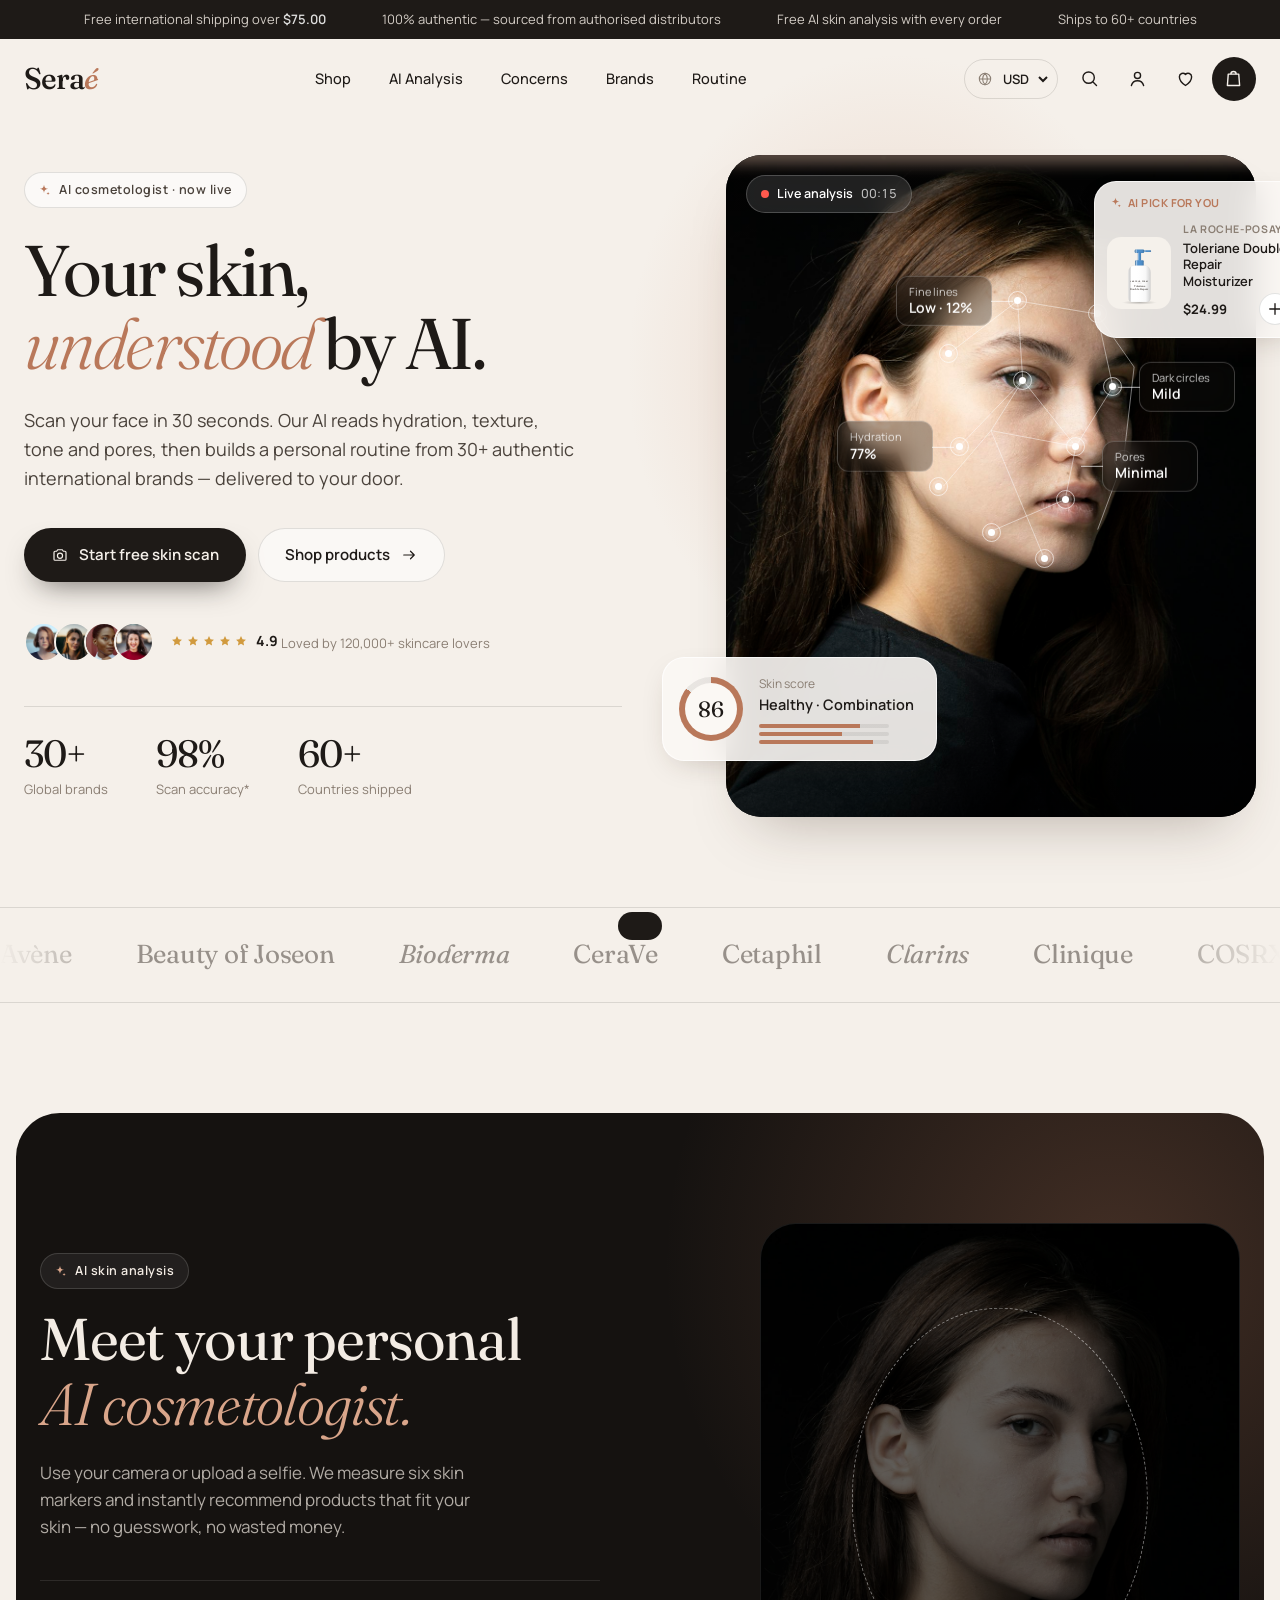
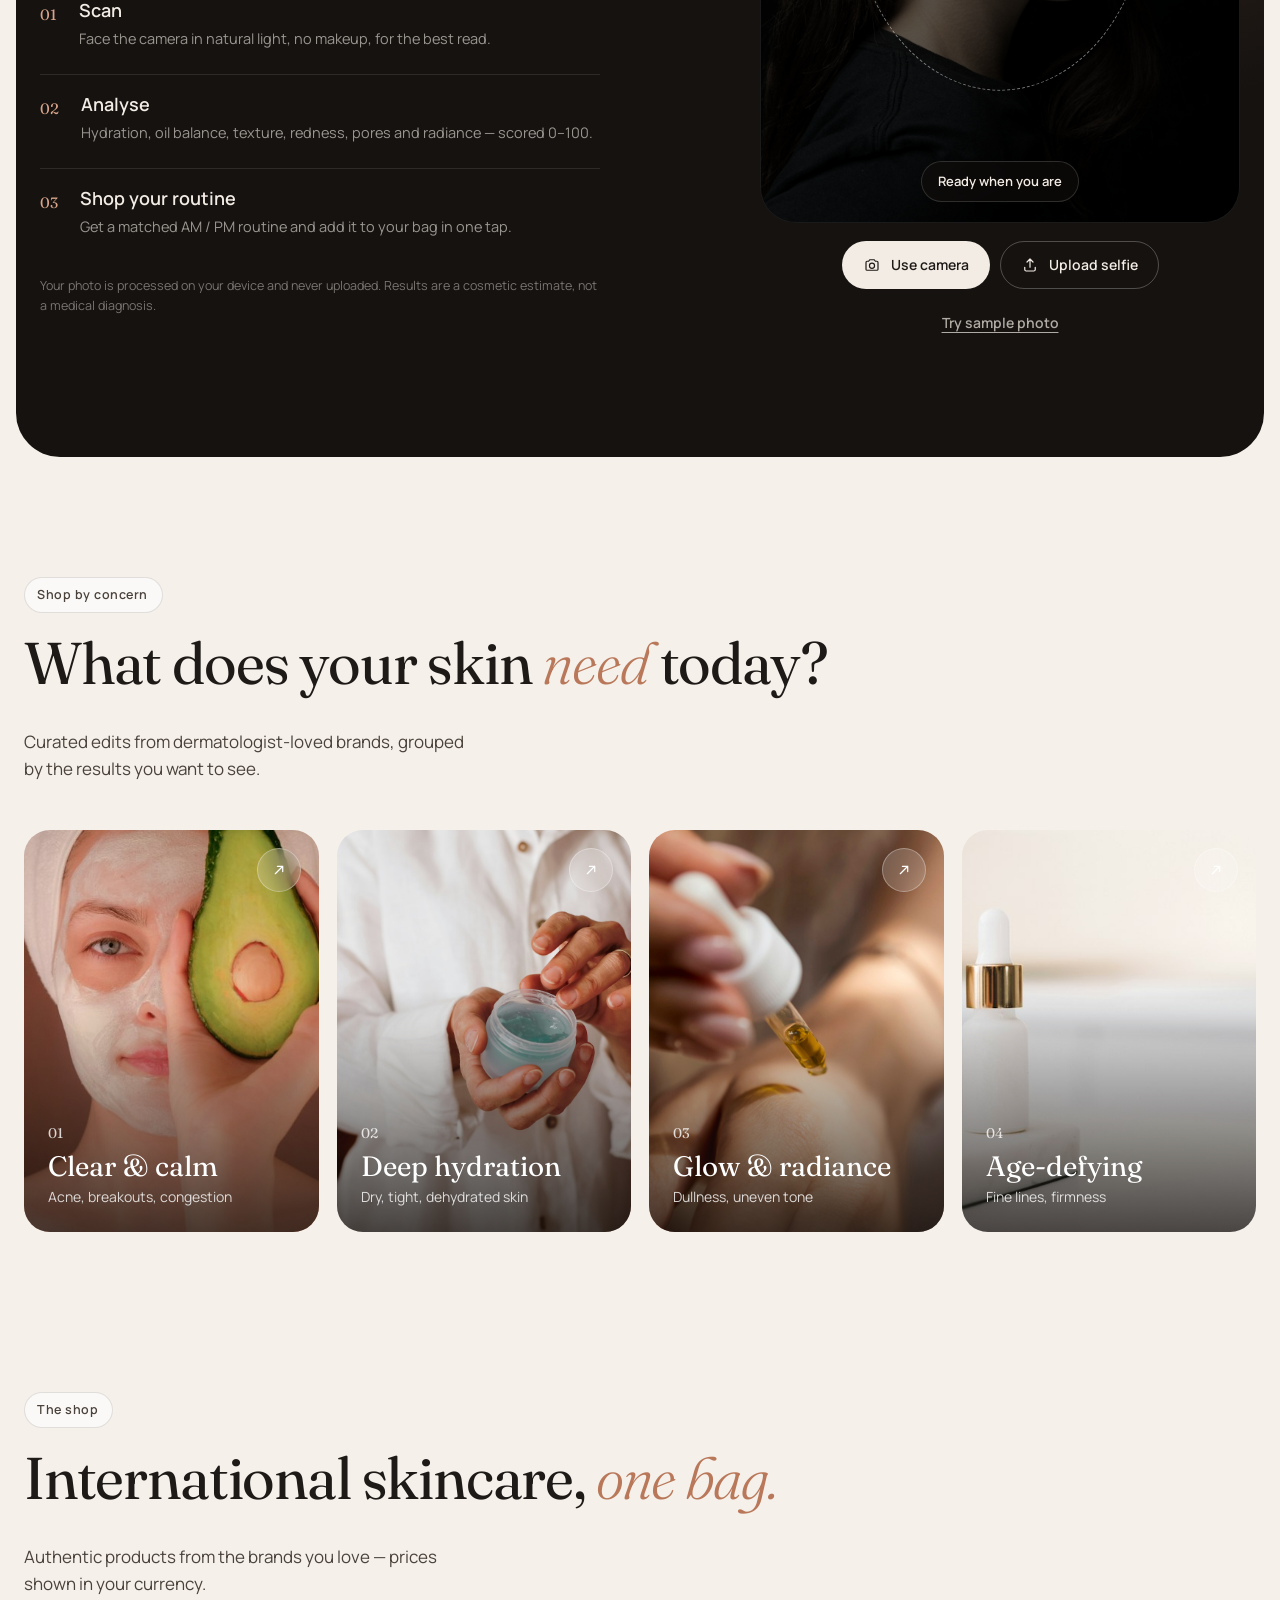
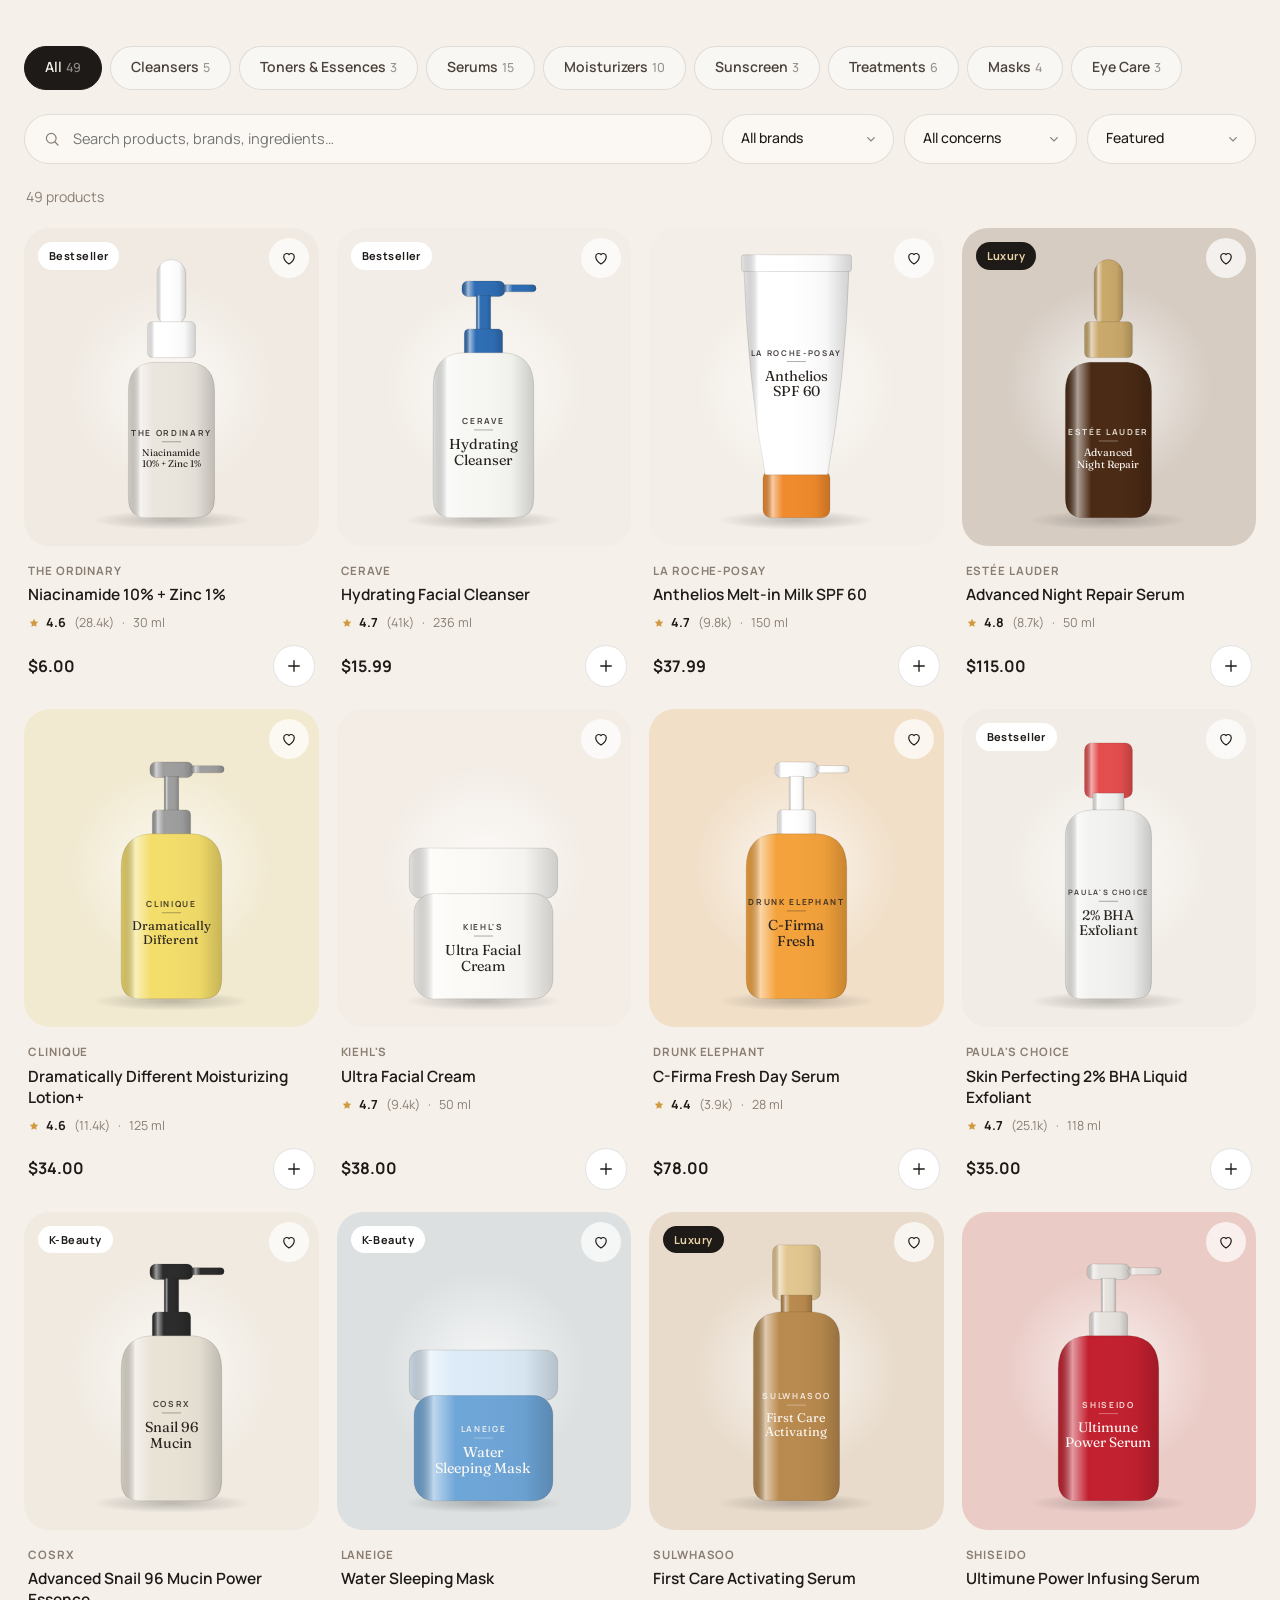
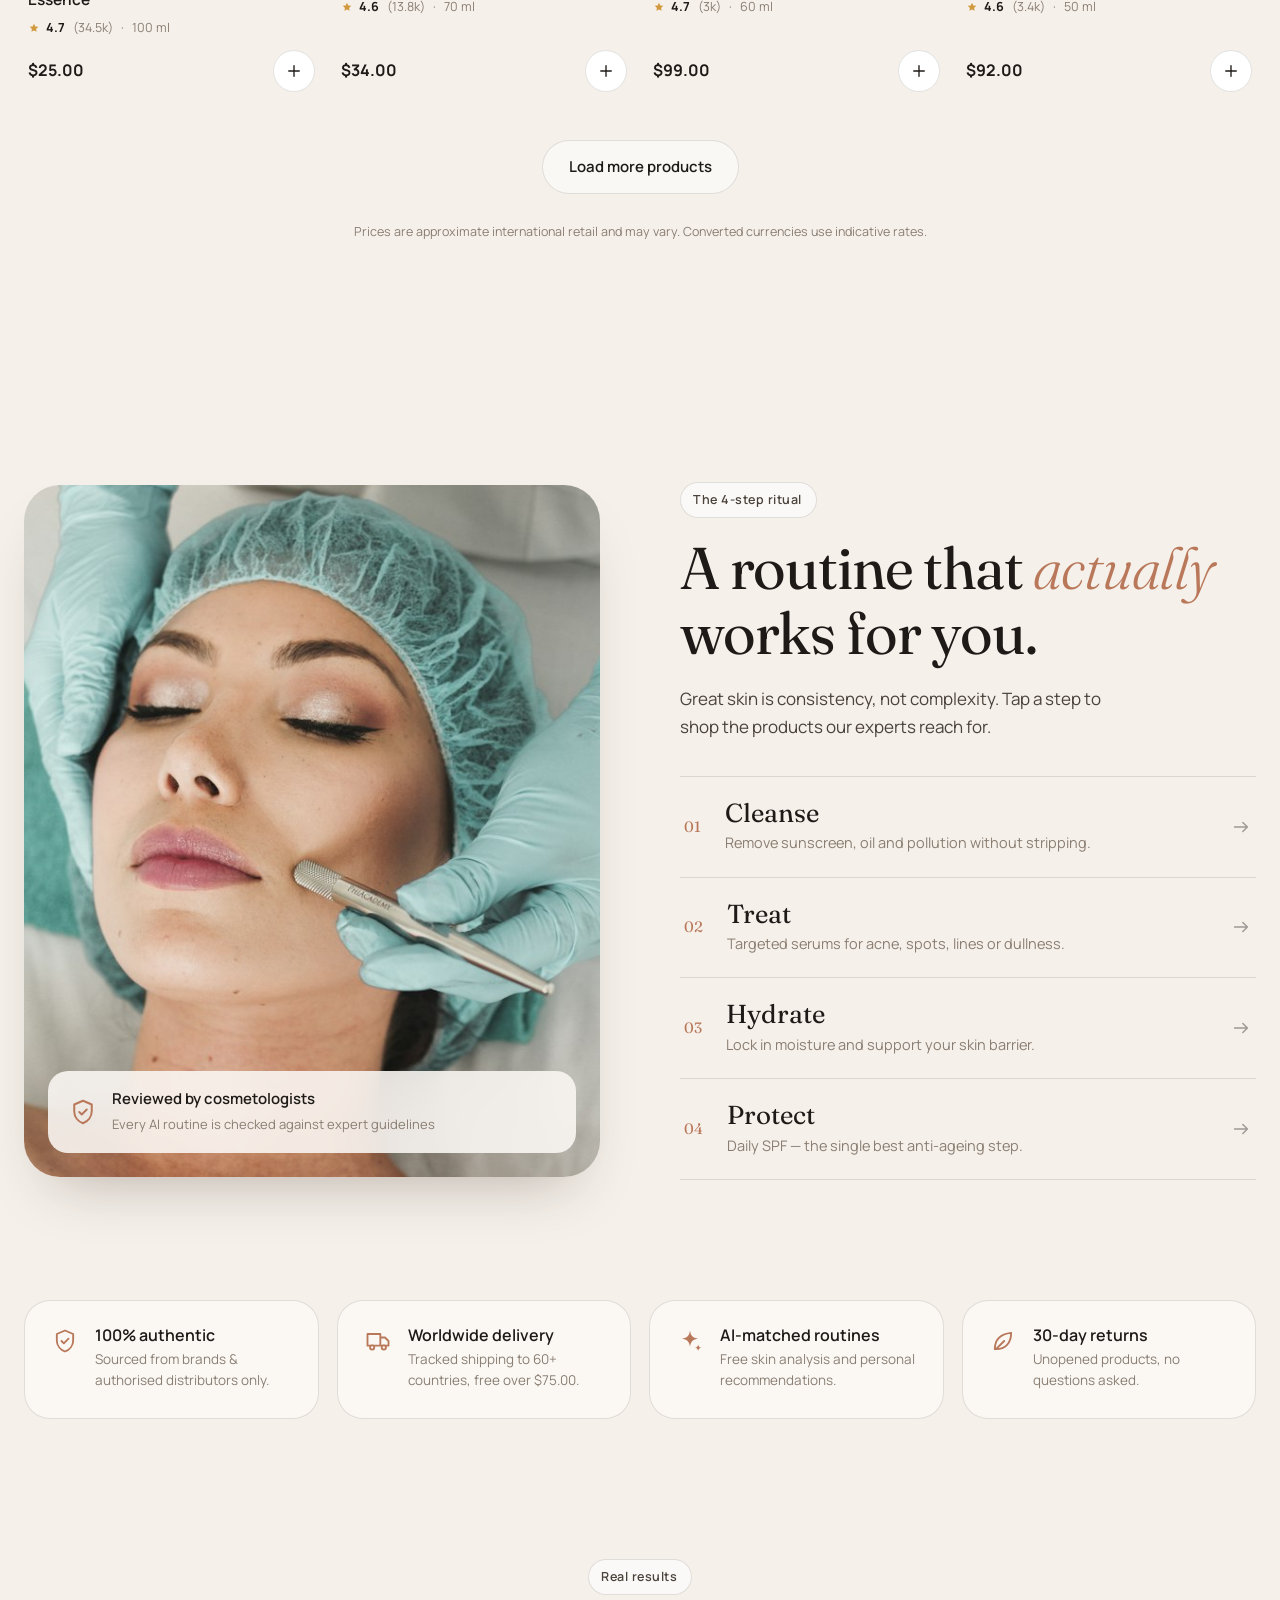
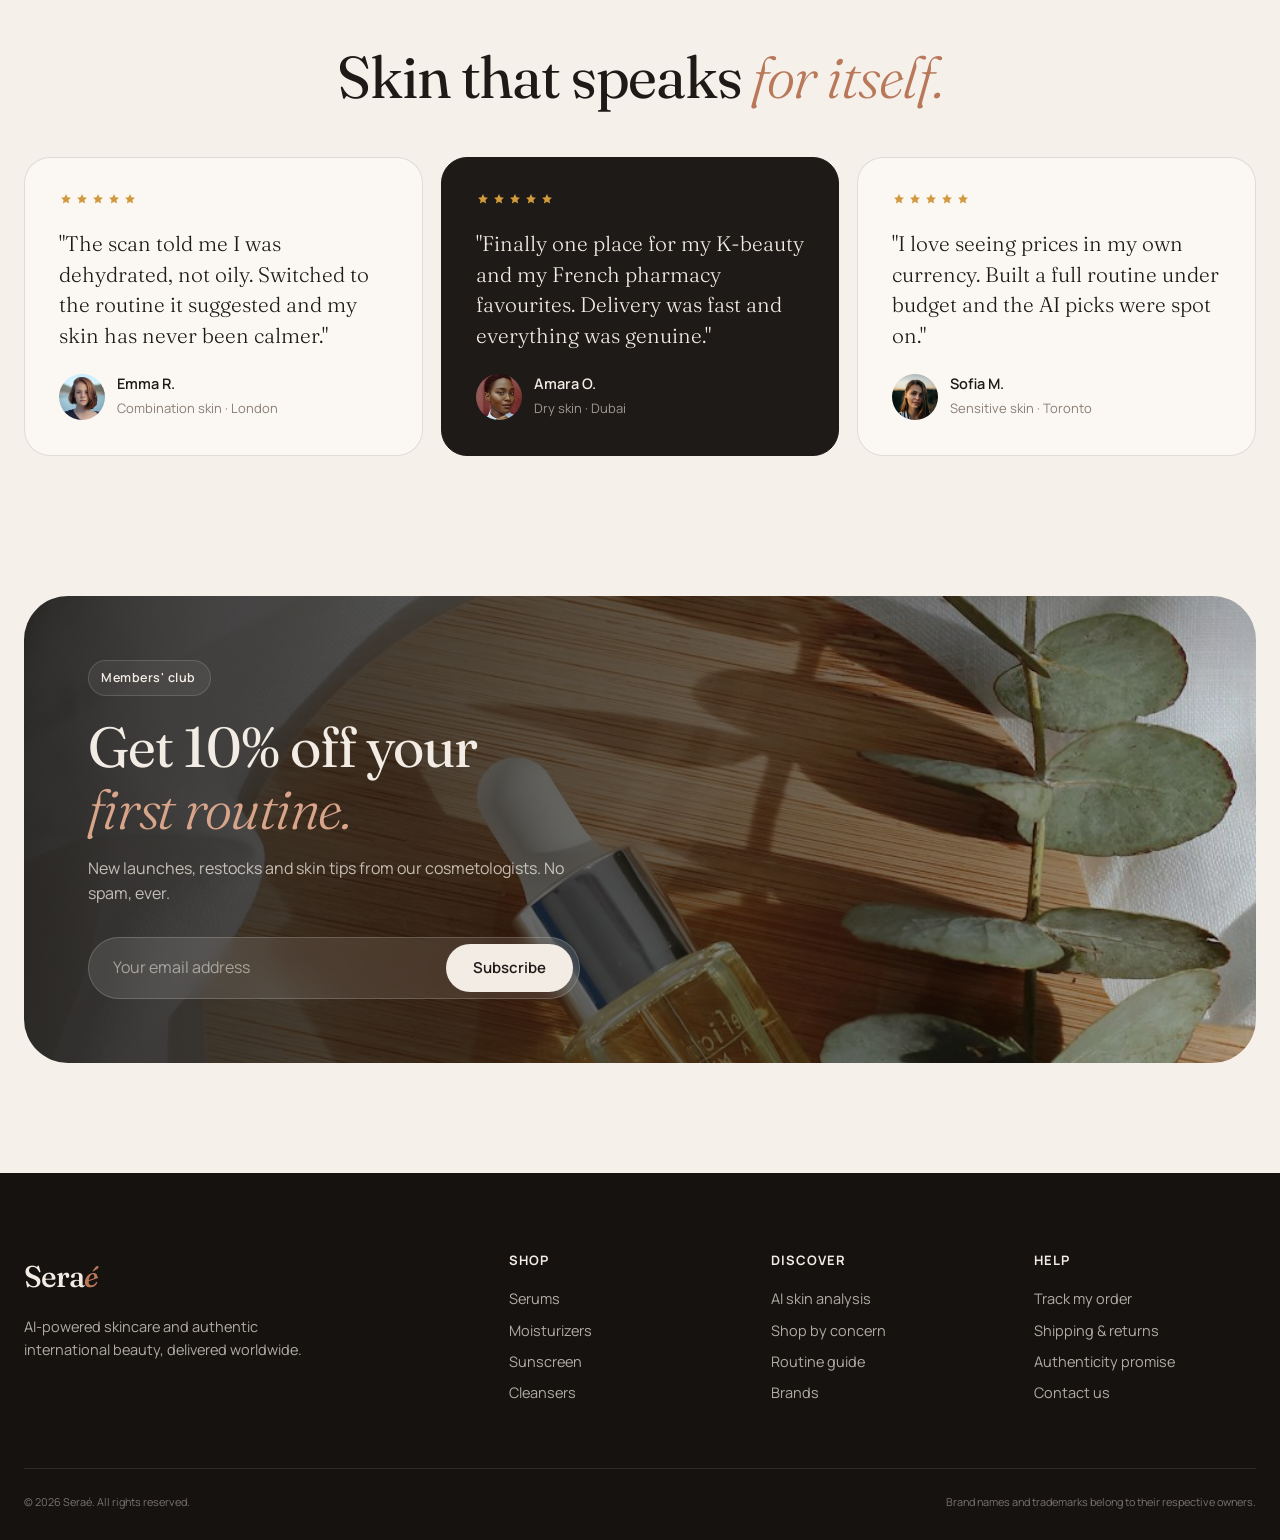
==== index.html @ b8ce9d8a "feat: build AI skincare storefront - Hero with live face-scan animation and analysis tags - On-devic" ====
<!doctype html>
<html lang="en">
<head>
  <meta charset="utf-8" />
  <meta name="viewport" content="width=device-width, initial-scale=1" />
  <title>Seraé — AI Skincare & International Beauty Store</title>
  <meta name="description" content="Scan your face with our AI cosmetologist and shop authentic skincare from 30+ international brands — The Ordinary, CeraVe, La Roche-Posay, Estée Lauder, SK-II and more." />
  <link rel="preconnect" href="https://fonts.googleapis.com" />
  <link rel="preconnect" href="https://fonts.gstatic.com" crossorigin />
  <link href="https://fonts.googleapis.com/css2?family=Fraunces:ital,opsz,wght@0,9..144,300..600;1,9..144,300..600&family=Manrope:wght@400;500;600;700&display=swap" rel="stylesheet" />
  <link rel="stylesheet" href="css/style.css" />
  <link rel="icon" href="data:image/svg+xml,%3Csvg xmlns='http://www.w3.org/2000/svg' viewBox='0 0 32 32'%3E%3Crect width='32' height='32' rx='9' fill='%231E1A17'/%3E%3Ctext x='16' y='22' font-family='Georgia' font-size='17' fill='%23F5F0EA' text-anchor='middle'%3ES%3C/text%3E%3C/svg%3E" />
</head>
<body>

<!-- Icon sprite -->
<svg width="0" height="0" style="position:absolute" aria-hidden="true">
  <symbol id="i-bag" viewBox="0 0 24 24"><path d="M6 7h12l1 13H5L6 7Z" fill="none" stroke="currentColor" stroke-width="1.6" stroke-linejoin="round"/><path d="M9 7a3 3 0 0 1 6 0" fill="none" stroke="currentColor" stroke-width="1.6"/></symbol>
  <symbol id="i-heart" viewBox="0 0 24 24"><path d="M12 20s-7-4.4-7-10a4 4 0 0 1 7-2.6A4 4 0 0 1 19 10c0 5.6-7 10-7 10Z" fill="none" stroke="currentColor" stroke-width="1.6" stroke-linejoin="round"/></symbol>
  <symbol id="i-heart-fill" viewBox="0 0 24 24"><path d="M12 20s-7-4.4-7-10a4 4 0 0 1 7-2.6A4 4 0 0 1 19 10c0 5.6-7 10-7 10Z" fill="currentColor" stroke="currentColor" stroke-width="1.6" stroke-linejoin="round"/></symbol>
  <symbol id="i-search"viewBox="0 0 24 24"><circle cx="11" cy="11" r="6.5" fill="none" stroke="currentColor" stroke-width="1.6"/><path d="m16 16 4 4" stroke="currentColor" stroke-width="1.6" stroke-linecap="round"/></symbol>
  <symbol id="i-user" viewBox="0 0 24 24"><circle cx="12" cy="8.5" r="3.5" fill="none" stroke="currentColor" stroke-width="1.6"/><path d="M5 20c1-3.6 3.8-5.5 7-5.5s6 1.9 7 5.5" fill="none" stroke="currentColor" stroke-width="1.6" stroke-linecap="round"/></symbol>
  <symbol id="i-close" viewBox="0 0 24 24"><path d="m6 6 12 12M18 6 6 18" stroke="currentColor" stroke-width="1.6" stroke-linecap="round"/></symbol>
  <symbol id="i-plus" viewBox="0 0 24 24"><path d="M12 5v14M5 12h14" stroke="currentColor" stroke-width="1.8" stroke-linecap="round"/></symbol>
  <symbol id="i-minus" viewBox="0 0 24 24"><path d="M5 12h14" stroke="currentColor" stroke-width="1.8" stroke-linecap="round"/></symbol>
  <symbol id="i-star" viewBox="0 0 24 24"><path d="m12 3.5 2.6 5.3 5.9.9-4.3 4.1 1 5.8L12 16.9l-5.2 2.7 1-5.8-4.3-4.1 5.9-.9L12 3.5Z" fill="currentColor"/></symbol>
  <symbol id="i-arrow" viewBox="0 0 24 24"><path d="M5 12h14m-5-5 5 5-5 5" fill="none" stroke="currentColor" stroke-width="1.6" stroke-linecap="round" stroke-linejoin="round"/></symbol>
  <symbol id="i-camera" viewBox="0 0 24 24"><path d="M4 8.5A1.5 1.5 0 0 1 5.5 7h2l1.5-2h6L16.5 7h2A1.5 1.5 0 0 1 20 8.5v9a1.5 1.5 0 0 1-1.5 1.5h-13A1.5 1.5 0 0 1 4 17.5v-9Z" fill="none" stroke="currentColor" stroke-width="1.6"/><circle cx="12" cy="13" r="3.4" fill="none" stroke="currentColor" stroke-width="1.6"/></symbol>
  <symbol id="i-upload" viewBox="0 0 24 24"><path d="M12 15V4m-4 4 4-4 4 4M5 15v3a2 2 0 0 0 2 2h10a2 2 0 0 0 2-2v-3" fill="none" stroke="currentColor" stroke-width="1.6" stroke-linecap="round" stroke-linejoin="round"/></symbol>
  <symbol id="i-spark" viewBox="0 0 24 24"><path d="M12 3c.6 4.6 2.4 6.4 7 7-4.6.6-6.4 2.4-7 7-.6-4.6-2.4-6.4-7-7 4.6-.6 6.4-2.4 7-7Z" fill="currentColor"/><path d="M19 15c.3 1.8 1 2.6 2.8 2.8-1.8.3-2.5 1-2.8 2.8-.3-1.8-1-2.5-2.8-2.8 1.8-.2 2.5-1 2.8-2.8Z" fill="currentColor"/></symbol>
  <symbol id="i-check" viewBox="0 0 24 24"><path d="m5 12.5 4.5 4.5L19 7.5" fill="none" stroke="currentColor" stroke-width="1.8" stroke-linecap="round" stroke-linejoin="round"/></symbol>
  <symbol id="i-menu" viewBox="0 0 24 24"><path d="M4 8h16M4 16h16" stroke="currentColor" stroke-width="1.6" stroke-linecap="round"/></symbol>
  <symbol id="i-truck" viewBox="0 0 24 24"><path d="M3 6h11v10H3zM14 9h4l3 3v4h-7" fill="none" stroke="currentColor" stroke-width="1.6" stroke-linejoin="round"/><circle cx="7" cy="17.5" r="1.8" fill="var(--bg,#fff)" stroke="currentColor" stroke-width="1.6"/><circle cx="17" cy="17.5" r="1.8" fill="var(--bg,#fff)" stroke="currentColor" stroke-width="1.6"/></symbol>
  <symbol id="i-shield" viewBox="0 0 24 24"><path d="M12 3 5 6v5.5c0 4.3 3 8 7 9.5 4-1.5 7-5.2 7-9.5V6l-7-3Z" fill="none" stroke="currentColor" stroke-width="1.6" stroke-linejoin="round"/><path d="m9 12 2 2 4-4" fill="none" stroke="currentColor" stroke-width="1.6" stroke-linecap="round" stroke-linejoin="round"/></symbol>
  <symbol id="i-globe" viewBox="0 0 24 24"><circle cx="12" cy="12" r="8.5" fill="none" stroke="currentColor" stroke-width="1.6"/><path d="M3.5 12h17M12 3.5c2.5 2.6 3.6 5.4 3.6 8.5s-1.1 5.9-3.6 8.5c-2.5-2.6-3.6-5.4-3.6-8.5s1.1-5.9 3.6-8.5Z" fill="none" stroke="currentColor" stroke-width="1.6"/></symbol>
  <symbol id="i-leaf" viewBox="0 0 24 24"><path d="M5 19c0-8 5-13 14-14 0 9-5 14-13 14m0 0 7-7" fill="none" stroke="currentColor" stroke-width="1.6" stroke-linecap="round" stroke-linejoin="round"/></symbol>
</svg>

<!-- Announcement -->
<div class="announce">
  <div class="announce__track">
    <span>Free international shipping over <b data-money="75">$75</b></span>
    <span>100% authentic — sourced from authorised distributors</span>
    <span>Free AI skin analysis with every order</span>
    <span>Ships to 60+ countries</span>
  </div>
</div>

<!-- Header -->
<header class="header" id="header">
  <div class="container header__inner">
    <button class="icon-btn header__menu" id="menuBtn" aria-label="Open menu"><svg><use href="#i-menu"/></svg></button>
    <a href="#top" class="logo" aria-label="Seraé home">Sera<span>é</span></a>
    <nav class="nav" id="nav">
      <a href="#shop">Shop</a>
      <a href="#analysis">AI Analysis</a>
      <a href="#concerns">Concerns</a>
      <a href="#brands">Brands</a>
      <a href="#routine">Routine</a>
    </nav>
    <div class="header__actions">
      <label class="currency" title="Currency">
        <svg><use href="#i-globe"/></svg>
        <select id="currency" aria-label="Currency"></select>
      </label>
      <button class="icon-btn" id="searchBtn" aria-label="Search"><svg><use href="#i-search"/></svg></button>
      <button class="icon-btn" id="ordersBtn" aria-label="My orders"><svg><use href="#i-user"/></svg></button>
      <button class="icon-btn" id="wishBtn" aria-label="Wishlist"><svg><use href="#i-heart"/></svg><span class="count" id="wishCount" hidden>0</span></button>
      <button class="icon-btn icon-btn--dark" id="cartBtn" aria-label="Open bag"><svg><use href="#i-bag"/></svg><span class="count" id="cartCount" hidden>0</span></button>
    </div>
  </div>
</header>

<main id="top">

  <!-- HERO -->
  <section class="hero">
    <div class="container hero__grid">
      <div class="hero__copy">
        <span class="eyebrow reveal"><svg><use href="#i-spark"/></svg> AI cosmetologist · now live</span>
        <h1 class="hero__title reveal">Your skin,<br/><em>understood</em> by AI.</h1>
        <p class="hero__lead reveal">Scan your face in 30 seconds. Our AI reads hydration, texture, tone and pores, then builds a personal routine from 30+ authentic international brands — delivered to your door.</p>
        <div class="hero__cta reveal">
          <a href="#analysis" class="btn btn--dark"><svg><use href="#i-camera"/></svg> Start free skin scan</a>
          <a href="#shop" class="btn btn--ghost">Shop products <svg><use href="#i-arrow"/></svg></a>
        </div>
        <div class="hero__proof reveal">
          <div class="avatars">
            <img src="assets/img/avatar-1.jpg" alt="" /><img src="assets/img/avatar-2.jpg" alt="" /><img src="assets/img/avatar-3.jpg" alt="" /><img src="assets/img/avatar-4.jpg" alt="" />
          </div>
          <div>
            <div class="stars"><svg><use href="#i-star"/></svg><svg><use href="#i-star"/></svg><svg><use href="#i-star"/></svg><svg><use href="#i-star"/></svg><svg><use href="#i-star"/></svg> <b>4.9</b></div>
            <small>Loved by 120,000+ skincare lovers</small>
          </div>
        </div>
        <dl class="hero__stats reveal">
          <div><dt>30+</dt><dd>Global brands</dd></div>
          <div><dt>98%</dt><dd>Scan accuracy*</dd></div>
          <div><dt>60+</dt><dd>Countries shipped</dd></div>
        </dl>
      </div>

      <div class="hero__visual reveal">
        <div class="face-card" id="faceCard">
          <img src="assets/img/hero.jpg" alt="Woman with natural skin being analysed by AI" class="face-card__img" />
          <div class="face-card__vignette"></div>
          <div class="scan-line"></div>
          <svg class="mesh" viewBox="0 0 100 125" preserveAspectRatio="none" aria-hidden="true">
            <polyline points="42,37.5 55,27.5 70,30 77,40 75,57.5 70,71 60,76 50,71 41,62.5 40,50 42,37.5" />
            <polyline points="55,27.5 56,42.5 66,55 73,43.75 70,30" />
            <polyline points="44,55 56,42.5 50,52 66,55 64,65 50,71" />
            <polyline points="41,62.5 50,52 60,76" />
          </svg>
          <div class="points" aria-hidden="true">
            <i style="left:55%;top:22%"></i><i style="left:56%;top:34%"></i><i style="left:73%;top:35%"></i>
            <i style="left:66%;top:44%"></i><i style="left:44%;top:44%"></i><i style="left:64%;top:52%"></i>
            <i style="left:60%;top:61%"></i><i style="left:40%;top:50%"></i><i style="left:42%;top:30%"></i>
            <i style="left:75%;top:46%"></i><i style="left:50%;top:57%"></i><i style="left:70%;top:24%"></i>
          </div>

          <div class="live-chip"><span class="dot"></span> Live analysis <b id="liveTimer">00:12</b></div>

          <div class="tag tag--l" style="left:55%;top:22%;--d:.6s"><span>Fine lines</span><b>Low · 12%</b></div>
          <div class="tag tag--l" style="left:44%;top:44%;--d:1.2s"><span>Hydration</span><b id="liveHyd">78%</b></div>
          <div class="tag tag--r" style="left:73%;top:35%;--d:1.8s"><span>Dark circles</span><b>Mild</b></div>
          <div class="tag tag--r" style="left:66%;top:47%;--d:2.4s"><span>Pores</span><b>Minimal</b></div>
        </div>

        <div class="float-card float-card--score">
          <div class="ring" style="--p:86"><span>86</span></div>
          <div>
            <small>Skin score</small>
            <b>Healthy · Combination</b>
            <div class="bars"><i style="--w:78%"></i><i style="--w:64%"></i><i style="--w:88%"></i></div>
          </div>
        </div>

        <div class="float-card float-card--product" id="heroProduct"></div>
      </div>
    </div>
  </section>

  <!-- BRANDS MARQUEE -->
  <section class="brands" id="brands" aria-label="Brands we carry">
    <div class="marquee"><div class="marquee__track" id="brandTrack"></div></div>
  </section>

  <!-- AI ANALYSIS -->
  <section class="analysis" id="analysis">
    <div class="container">
      <div class="analysis__grid">
        <div class="analysis__copy">
          <span class="eyebrow eyebrow--light reveal"><svg><use href="#i-spark"/></svg> AI skin analysis</span>
          <h2 class="section-title reveal">Meet your personal<br/><em>AI cosmetologist.</em></h2>
          <p class="lead reveal">Use your camera or upload a selfie. We measure six skin markers and instantly recommend products that fit your skin — no guesswork, no wasted money.</p>
          <ol class="steps reveal">
            <li><b>01</b><div><h4>Scan</h4><p>Face the camera in natural light, no makeup, for the best read.</p></div></li>
            <li><b>02</b><div><h4>Analyse</h4><p>Hydration, oil balance, texture, redness, pores and radiance — scored 0–100.</p></div></li>
            <li><b>03</b><div><h4>Shop your routine</h4><p>Get a matched AM / PM routine and add it to your bag in one tap.</p></div></li>
          </ol>
          <p class="fineprint reveal">Your photo is processed on your device and never uploaded. Results are a cosmetic estimate, not a medical diagnosis.</p>
        </div>

        <div class="scanner reveal">
          <div class="scanner__view" id="scanView">
            <img src="assets/img/hero.jpg" alt="" class="scanner__placeholder" id="scanPlaceholder" />
            <video id="scanVideo" playsinline muted></video>
            <canvas id="scanCanvas" hidden></canvas>
            <img id="scanImage" alt="Your photo" hidden />
            <div class="scanner__oval"></div>
            <div class="scanner__grid"></div>
            <div class="scanner__line"></div>
            <div class="scanner__status" id="scanStatus">Ready when you are</div>
            <div class="scanner__count" id="scanCount" hidden>3</div>
          </div>
          <div class="scanner__actions">
            <button class="btn btn--light" id="camBtn"><svg><use href="#i-camera"/></svg> Use camera</button>
            <label class="btn btn--outline-light" for="uploadInput"><svg><use href="#i-upload"/></svg> Upload selfie</label>
            <input type="file" id="uploadInput" accept="image/*" hidden />
            <button class="btn btn--text-light" id="sampleBtn">Try sample photo</button>
          </div>
        </div>
      </div>

      <div class="results" id="results" hidden>
        <div class="results__head">
          <div class="results__score">
            <div class="ring ring--lg" id="resRing" style="--p:0"><span id="resScore">0</span></div>
            <div>
              <small>Your skin score</small>
              <h3 id="resType">—</h3>
              <p id="resSummary"></p>
            </div>
          </div>
          <button class="btn btn--light" id="addRoutineBtn"><svg><use href="#i-bag"/></svg> Add full routine to bag</button>
        </div>
        <div class="metrics" id="metrics"></div>
        <h4 class="results__sub">Your matched routine</h4>
        <div class="routine-list" id="routineList"></div>
      </div>
    </div>
  </section>

  <!-- CONCERNS -->
  <section class="concerns section" id="concerns">
    <div class="container">
      <div class="section-head">
        <div>
          <span class="eyebrow reveal">Shop by concern</span>
          <h2 class="section-title reveal">What does your skin <em>need</em> today?</h2>
        </div>
        <p class="lead reveal">Curated edits from dermatologist-loved brands, grouped by the results you want to see.</p>
      </div>
      <div class="concern-grid">
        <a class="concern-tile reveal" href="#shop" data-concern="acne"><img src="assets/img/concern-acne.jpg" alt="" loading="lazy" /><div><small>01</small><h3>Clear & calm</h3><p>Acne, breakouts, congestion</p></div><span class="concern-tile__go"><svg><use href="#i-arrow"/></svg></span></a>
        <a class="concern-tile reveal" href="#shop" data-concern="dryness"><img src="assets/img/concern-hydration.jpg" alt="" loading="lazy" /><div><small>02</small><h3>Deep hydration</h3><p>Dry, tight, dehydrated skin</p></div><span class="concern-tile__go"><svg><use href="#i-arrow"/></svg></span></a>
        <a class="concern-tile reveal" href="#shop" data-concern="dullness"><img src="assets/img/concern-glow.jpg" alt="" loading="lazy" /><div><small>03</small><h3>Glow & radiance</h3><p>Dullness, uneven tone</p></div><span class="concern-tile__go"><svg><use href="#i-arrow"/></svg></span></a>
        <a class="concern-tile reveal" href="#shop" data-concern="aging"><img src="assets/img/concern-aging.jpg" alt="" loading="lazy" /><div><small>04</small><h3>Age-defying</h3><p>Fine lines, firmness</p></div><span class="concern-tile__go"><svg><use href="#i-arrow"/></svg></span></a>
      </div>
    </div>
  </section>

  <!-- SHOP -->
  <section class="shop section" id="shop">
    <div class="container">
      <div class="section-head">
        <div>
          <span class="eyebrow reveal">The shop</span>
          <h2 class="section-title reveal">International skincare, <em>one bag.</em></h2>
        </div>
        <p class="lead reveal">Authentic products from the brands you love — prices shown in your currency.</p>
      </div>

      <div class="tabs" id="catTabs" role="tablist"></div>

      <div class="toolbar">
        <label class="search">
          <svg><use href="#i-search"/></svg>
          <input type="search" id="searchInput" placeholder="Search products, brands, ingredients…" />
        </label>
        <select id="brandFilter" aria-label="Filter by brand"><option value="all">All brands</option></select>
        <select id="concernFilter" aria-label="Filter by concern"><option value="all">All concerns</option></select>
        <select id="sortSelect" aria-label="Sort">
          <option value="featured">Featured</option>
          <option value="price-asc">Price: low to high</option>
          <option value="price-desc">Price: high to low</option>
          <option value="rating">Top rated</option>
          <option value="reviews">Most reviewed</option>
        </select>
      </div>
      <div class="shop__meta"><span id="resultCount"></span><button class="link-btn" id="clearFilters" hidden>Clear filters</button></div>

      <div class="grid" id="productGrid"></div>
      <div class="empty" id="emptyState" hidden>
        <h3>No products match.</h3><p>Try a different search or clear your filters.</p>
      </div>
      <div class="load-more"><button class="btn btn--ghost" id="loadMore">Load more products</button></div>
      <p class="fineprint fineprint--center">Prices are approximate international retail and may vary. Converted currencies use indicative rates.</p>
    </div>
  </section>

  <!-- ROUTINE / EXPERT -->
  <section class="routine section" id="routine">
    <div class="container routine__grid">
      <div class="routine__media reveal">
        <img src="assets/img/expert.jpg" alt="Cosmetologist performing a facial treatment" loading="lazy" />
        <div class="routine__badge">
          <svg><use href="#i-shield"/></svg>
          <div><b>Reviewed by cosmetologists</b><small>Every AI routine is checked against expert guidelines</small></div>
        </div>
      </div>
      <div class="routine__copy">
        <span class="eyebrow reveal">The 4-step ritual</span>
        <h2 class="section-title reveal">A routine that <em>actually</em> works for you.</h2>
        <p class="lead reveal">Great skin is consistency, not complexity. Tap a step to shop the products our experts reach for.</p>
        <div class="ritual">
          <button class="ritual__step reveal" data-cat="cleanser"><span>01</span><div><h4>Cleanse</h4><p>Remove sunscreen, oil and pollution without stripping.</p></div><svg><use href="#i-arrow"/></svg></button>
          <button class="ritual__step reveal" data-cat="serum"><span>02</span><div><h4>Treat</h4><p>Targeted serums for acne, spots, lines or dullness.</p></div><svg><use href="#i-arrow"/></svg></button>
          <button class="ritual__step reveal" data-cat="moisturizer"><span>03</span><div><h4>Hydrate</h4><p>Lock in moisture and support your skin barrier.</p></div><svg><use href="#i-arrow"/></svg></button>
          <button class="ritual__step reveal" data-cat="sunscreen"><span>04</span><div><h4>Protect</h4><p>Daily SPF — the single best anti-ageing step.</p></div><svg><use href="#i-arrow"/></svg></button>
        </div>
      </div>
    </div>
  </section>

  <!-- PERKS -->
  <section class="perks">
    <div class="container perks__grid">
      <div class="perk reveal"><svg><use href="#i-shield"/></svg><div><h4>100% authentic</h4><p>Sourced from brands & authorised distributors only.</p></div></div>
      <div class="perk reveal"><svg><use href="#i-truck"/></svg><div><h4>Worldwide delivery</h4><p>Tracked shipping to 60+ countries, free over <span data-money="75">$75</span>.</p></div></div>
      <div class="perk reveal"><svg><use href="#i-spark"/></svg><div><h4>AI-matched routines</h4><p>Free skin analysis and personal recommendations.</p></div></div>
      <div class="perk reveal"><svg><use href="#i-leaf"/></svg><div><h4>30-day returns</h4><p>Unopened products, no questions asked.</p></div></div>
    </div>
  </section>

  <!-- TESTIMONIALS -->
  <section class="reviews section">
    <div class="container">
      <div class="section-head section-head--center">
        <span class="eyebrow reveal">Real results</span>
        <h2 class="section-title reveal">Skin that speaks <em>for itself.</em></h2>
      </div>
      <div class="reviews__grid">
        <figure class="review reveal">
          <div class="stars"><svg><use href="#i-star"/></svg><svg><use href="#i-star"/></svg><svg><use href="#i-star"/></svg><svg><use href="#i-star"/></svg><svg><use href="#i-star"/></svg></div>
          <blockquote>"The scan told me I was dehydrated, not oily. Switched to the routine it suggested and my skin has never been calmer."</blockquote>
          <figcaption><img src="assets/img/avatar-1.jpg" alt="" /><div><b>Emma R.</b><small>Combination skin · London</small></div></figcaption>
        </figure>
        <figure class="review review--feature reveal">
          <div class="stars"><svg><use href="#i-star"/></svg><svg><use href="#i-star"/></svg><svg><use href="#i-star"/></svg><svg><use href="#i-star"/></svg><svg><use href="#i-star"/></svg></div>
          <blockquote>"Finally one place for my K-beauty and my French pharmacy favourites. Delivery was fast and everything was genuine."</blockquote>
          <figcaption><img src="assets/img/avatar-3.jpg" alt="" /><div><b>Amara O.</b><small>Dry skin · Dubai</small></div></figcaption>
        </figure>
        <figure class="review reveal">
          <div class="stars"><svg><use href="#i-star"/></svg><svg><use href="#i-star"/></svg><svg><use href="#i-star"/></svg><svg><use href="#i-star"/></svg><svg><use href="#i-star"/></svg></div>
          <blockquote>"I love seeing prices in my own currency. Built a full routine under budget and the AI picks were spot on."</blockquote>
          <figcaption><img src="assets/img/avatar-2.jpg" alt="" /><div><b>Sofia M.</b><small>Sensitive skin · Toronto</small></div></figcaption>
        </figure>
      </div>
    </div>
  </section>

  <!-- NEWSLETTER -->
  <section class="cta">
    <div class="container">
      <div class="cta__card reveal">
        <img src="assets/img/flatlay.jpg" alt="" class="cta__bg" loading="lazy" />
        <div class="cta__content">
          <span class="eyebrow eyebrow--light">Members' club</span>
          <h2>Get 10% off your<br/><em>first routine.</em></h2>
          <p>New launches, restocks and skin tips from our cosmetologists. No spam, ever.</p>
          <form class="cta__form" id="newsletterForm">
            <input type="email" required placeholder="Your email address" aria-label="Email address" />
            <button class="btn btn--light" type="submit">Subscribe</button>
          </form>
        </div>
      </div>
    </div>
  </section>
</main>

<footer class="footer">
  <div class="container footer__grid">
    <div>
      <a href="#top" class="logo logo--light">Sera<span>é</span></a>
      <p>AI-powered skincare and authentic international beauty, delivered worldwide.</p>
    </div>
    <div><h5>Shop</h5><a href="#shop" data-cat-link="serum">Serums</a><a href="#shop" data-cat-link="moisturizer">Moisturizers</a><a href="#shop" data-cat-link="sunscreen">Sunscreen</a><a href="#shop" data-cat-link="cleanser">Cleansers</a></div>
    <div><h5>Discover</h5><a href="#analysis">AI skin analysis</a><a href="#concerns">Shop by concern</a><a href="#routine">Routine guide</a><a href="#brands">Brands</a></div>
    <div><h5>Help</h5><a href="#" data-open="orders">Track my order</a><a href="#">Shipping & returns</a><a href="#">Authenticity promise</a><a href="#">Contact us</a></div>
  </div>
  <div class="container footer__base">
    <small>© <span id="year"></span> Seraé. All rights reserved.</small>
    <small>Brand names and trademarks belong to their respective owners.</small>
  </div>
</footer>

<!-- ===== Overlays ===== -->
<div class="scrim" id="scrim"></div>

<!-- Cart drawer -->
<aside class="drawer" id="cartDrawer" aria-label="Shopping bag">
  <div class="drawer__head"><h3>Your bag <span id="cartHeadCount"></span></h3><button class="icon-btn" data-close aria-label="Close"><svg><use href="#i-close"/></svg></button></div>
  <div class="ship-meter" id="shipMeter"></div>
  <div class="drawer__body" id="cartItems"></div>
  <div class="drawer__foot" id="cartFoot">
    <div class="line"><span>Subtotal</span><b id="cartSubtotal"></b></div>
    <small class="muted">Shipping & taxes calculated at checkout.</small>
    <button class="btn btn--dark btn--block" id="checkoutBtn">Checkout <svg><use href="#i-arrow"/></svg></button>
    <a class="btn btn--whatsapp btn--block" id="waBtn" target="_blank" rel="noopener" hidden>Order on WhatsApp</a>
  </div>
</aside>

<!-- Wishlist drawer -->
<aside class="drawer" id="wishDrawer" aria-label="Wishlist">
  <div class="drawer__head"><h3>Wishlist</h3><button class="icon-btn" data-close aria-label="Close"><svg><use href="#i-close"/></svg></button></div>
  <div class="drawer__body" id="wishItems"></div>
</aside>

<!-- Orders drawer -->
<aside class="drawer" id="ordersDrawer" aria-label="My orders">
  <div class="drawer__head"><h3>My orders</h3><button class="icon-btn" data-close aria-label="Close"><svg><use href="#i-close"/></svg></button></div>
  <div class="drawer__body" id="ordersList"></div>
</aside>

<!-- Search overlay -->
<div class="search-pop" id="searchPop">
  <div class="search-pop__box">
    <svg><use href="#i-search"/></svg>
    <input type="search" id="searchPopInput" placeholder="Search 45+ products from 30+ brands" />
    <button class="icon-btn" data-close aria-label="Close"><svg><use href="#i-close"/></svg></button>
  </div>
  <div class="search-pop__results" id="searchPopResults"></div>
</div>

<!-- Product modal -->
<div class="modal" id="productModal" role="dialog" aria-modal="true" aria-label="Product details">
  <div class="modal__card modal__card--product">
    <button class="icon-btn modal__close" data-close aria-label="Close"><svg><use href="#i-close"/></svg></button>
    <div id="productModalBody"></div>
  </div>
</div>

<!-- Checkout modal -->
<div class="modal" id="checkoutModal" role="dialog" aria-modal="true" aria-label="Checkout">
  <div class="modal__card modal__card--checkout">
    <button class="icon-btn modal__close" data-close aria-label="Close"><svg><use href="#i-close"/></svg></button>
    <div id="checkoutBody"></div>
  </div>
</div>

<div class="toast" id="toast"></div>

<script src="js/products.js"></script>
<script src="js/bottle.js"></script>
<script src="js/app.js"></script>
</body>
</html>
---- css/style.css ----
/* ==========================================================
   SERAÉ — AI Skincare Store
   ========================================================== */

:root {
  --bg: #F5F0EA;
  --bg-2: #EDE5DB;
  --card: #FBF8F4;
  --ink: #1E1A17;
  --ink-2: #4A423B;
  --muted: #8A7E73;
  --line: rgba(30, 26, 23, .12);
  --accent: #B9785A;
  --accent-2: #D9A58A;
  --accent-soft: #EAD6C9;
  --dark: #151210;
  --dark-2: #211D1A;
  --cream-text: #F3ECE4;
  --good: #7FA37A;

  --serif: 'Fraunces', Georgia, 'Times New Roman', serif;
  --sans: 'Manrope', system-ui, -apple-system, 'Segoe UI', sans-serif;

  --r-xl: 36px;
  --r-lg: 26px;
  --r-md: 18px;
  --r-sm: 12px;
  --shadow: 0 30px 60px -30px rgba(60, 40, 25, .35);
  --shadow-sm: 0 10px 30px -12px rgba(60, 40, 25, .25);
  --ease: cubic-bezier(.2, .7, .2, 1);
}

*, *::before, *::after { box-sizing: border-box; }
html { scroll-behavior: smooth; scroll-padding-top: 90px; }
body {
  margin: 0;
  font-family: var(--sans);
  font-size: 16px;
  line-height: 1.6;
  color: var(--ink);
  background: var(--bg);
  -webkit-font-smoothing: antialiased;
  overflow-x: hidden;
}
body.lock { overflow: hidden; }
img { max-width: 100%; display: block; }
a { color: inherit; text-decoration: none; }
button, input, select, textarea { font: inherit; color: inherit; }
button { cursor: pointer; background: none; border: 0; padding: 0; }
svg { width: 1em; height: 1em; flex-shrink: 0; }
h1, h2, h3, h4, h5 { margin: 0; font-weight: 500; line-height: 1.1; }
p { margin: 0; }
em { font-style: italic; font-family: var(--serif); font-weight: 300; }
[hidden] { display: none !important; }

.container { width: min(1280px, 100% - 48px); margin-inline: auto; }
.section { padding: 120px 0; }

/* ---------- Type helpers ---------- */
.eyebrow {
  display: inline-flex; align-items: center; gap: 8px;
  padding: 7px 14px 7px 12px;
  font-size: 12.5px; font-weight: 600; letter-spacing: .04em;
  color: var(--ink-2);
  background: rgba(255, 255, 255, .6);
  border: 1px solid var(--line);
  border-radius: 999px;
}
.eyebrow svg { color: var(--accent); width: 14px; height: 14px; }
.eyebrow--light { color: var(--cream-text); background: rgba(255, 255, 255, .06); border-color: rgba(255, 255, 255, .14); }
.eyebrow--light svg { color: var(--accent-2); }

.section-title {
  font-family: var(--serif);
  font-size: clamp(36px, 4.6vw, 62px);
  font-weight: 400;
  letter-spacing: -.02em;
  margin-top: 18px;
}
.section-title em { color: var(--accent); }
.lead { font-size: 17px; color: var(--ink-2); max-width: 46ch; }
.fineprint { font-size: 12.5px; color: var(--muted); margin-top: 18px; }
.fineprint--center { text-align: center; margin-top: 28px; }
.muted { color: var(--muted); }

.section-head { display: flex; justify-content: space-between; align-items: flex-end; gap: 32px; margin-bottom: 48px; flex-wrap: wrap; }
.section-head--center { flex-direction: column; align-items: center; text-align: center; }

/* ---------- Buttons ---------- */
.btn {
  display: inline-flex; align-items: center; justify-content: center; gap: 10px;
  height: 54px; padding: 0 26px;
  font-weight: 600; font-size: 15px;
  border-radius: 999px;
  border: 1px solid transparent;
  transition: transform .3s var(--ease), background .3s, color .3s, border-color .3s, box-shadow .3s;
  white-space: nowrap; cursor: pointer;
}
.btn svg { width: 18px; height: 18px; }
.btn:hover { transform: translateY(-2px); }
.btn--dark { background: var(--ink); color: var(--bg); box-shadow: 0 14px 30px -14px rgba(30, 26, 23, .7); }
.btn--dark:hover { background: #000; }
.btn--ghost { border-color: var(--line); background: rgba(255, 255, 255, .5); }
.btn--ghost:hover { background: #fff; }
.btn--light { background: var(--cream-text); color: var(--ink); }
.btn--light:hover { background: #fff; }
.btn--outline-light { border-color: rgba(255, 255, 255, .25); color: var(--cream-text); }
.btn--outline-light:hover { background: rgba(255, 255, 255, .08); }
.btn--text-light { color: rgba(243, 236, 228, .7); padding: 0 10px; text-decoration: underline; text-underline-offset: 4px; }
.btn--text-light:hover { color: #fff; }
.btn--block { width: 100%; }
.btn--whatsapp { background: #25D366; color: #fff; }
.btn:disabled { opacity: .5; cursor: not-allowed; transform: none; }

.icon-btn {
  position: relative;
  display: inline-grid; place-items: center;
  width: 44px; height: 44px; border-radius: 50%;
  transition: background .25s;
}
.icon-btn svg { width: 21px; height: 21px; }
.icon-btn:hover { background: rgba(30, 26, 23, .06); }
.icon-btn--dark { background: var(--ink); color: var(--bg); }
.icon-btn--dark:hover { background: #000; }
.count {
  position: absolute; top: 2px; right: 0;
  min-width: 18px; height: 18px; padding: 0 5px;
  display: grid; place-items: center;
  font-size: 10.5px; font-weight: 700;
  color: #fff; background: var(--accent);
  border-radius: 999px; border: 2px solid var(--bg);
}
.link-btn { font-size: 14px; font-weight: 600; text-decoration: underline; text-underline-offset: 3px; color: var(--accent); }

.stars { display: inline-flex; align-items: center; gap: 2px; color: #D19A3E; font-size: 14px; }
.stars b { color: var(--ink); margin-left: 6px; font-size: 14px; }

/* ---------- Announcement ---------- */
.announce { background: var(--ink); color: var(--cream-text); font-size: 13px; overflow: hidden; }
.announce__track { display: flex; justify-content: center; gap: 56px; padding: 9px 24px; white-space: nowrap; }
.announce__track span { opacity: .85; }
.announce__track b { font-weight: 600; color: #fff; }

/* ---------- Header ---------- */
.header {
  position: sticky; top: 0; z-index: 50;
  transition: background .3s, box-shadow .3s, backdrop-filter .3s;
}
.header.scrolled {
  background: rgba(245, 240, 234, .82);
  backdrop-filter: saturate(1.4) blur(14px);
  -webkit-backdrop-filter: saturate(1.4) blur(14px);
  box-shadow: 0 1px 0 var(--line);
}
.header__inner { display: flex; align-items: center; gap: 28px; height: 80px; }
.header__menu { display: none; }
.logo { font-family: var(--serif); font-size: 30px; font-weight: 500; letter-spacing: -.03em; }
.logo span { color: var(--accent); font-style: italic; }
.logo--light { color: var(--cream-text); }
.nav { display: flex; gap: 6px; margin-left: auto; }
.nav a { padding: 9px 16px; font-size: 14.5px; font-weight: 500; border-radius: 999px; transition: background .25s; }
.nav a:hover { background: rgba(30, 26, 23, .06); }
.header__actions { display: flex; align-items: center; gap: 4px; margin-left: auto; }
.currency {
  display: inline-flex; align-items: center; gap: 6px;
  height: 40px; padding: 0 6px 0 12px; margin-right: 6px;
  border: 1px solid var(--line); border-radius: 999px;
  font-size: 13px; font-weight: 600; cursor: pointer;
}
.currency svg { width: 16px; height: 16px; color: var(--muted); }
.currency select { border: 0; background: transparent; font-weight: 600; cursor: pointer; outline: none; padding-right: 4px; }

/* ---------- Hero ---------- */
.hero { padding: 36px 0 90px; position: relative; }
.hero::before {
  content: ''; position: absolute; inset: -200px 0 auto auto;
  width: 60vw; height: 900px; pointer-events: none;
  background: radial-gradient(closest-side, rgba(217, 165, 138, .35), transparent 70%);
  z-index: -1;
}
.hero__grid { display: grid; grid-template-columns: 1.05fr 1fr; gap: 64px; align-items: center; }
.hero__title {
  font-family: var(--serif);
  font-size: clamp(44px, 5.6vw, 82px);
  font-weight: 400;
  letter-spacing: -.035em;
  line-height: 1.02;
  margin: 26px 0 26px;
}
.hero__title em { color: var(--accent); }
.hero__lead { font-size: 18px; color: var(--ink-2); max-width: 50ch; }
.hero__cta { display: flex; gap: 12px; margin-top: 36px; flex-wrap: wrap; }
.hero__proof { display: flex; align-items: center; gap: 16px; margin-top: 40px; }
.hero__proof small { color: var(--muted); font-size: 13px; }
.avatars { display: flex; flex-shrink: 0; }
.avatars img { width: 40px; height: 40px; border-radius: 50%; object-fit: cover; border: 2.5px solid var(--bg); margin-left: -10px; }
.avatars img:first-child { margin-left: 0; }
.hero__stats { display: flex; gap: 48px; margin: 44px 0 0; padding-top: 28px; border-top: 1px solid var(--line); }
.hero__stats dt { font-family: var(--serif); font-size: 38px; letter-spacing: -.02em; line-height: 1; }
.hero__stats dd { margin: 6px 0 0; font-size: 13px; color: var(--muted); }

.hero__visual { position: relative; justify-self: end; width: min(100%, 530px); }

.face-card {
  position: relative;
  aspect-ratio: 4 / 5;
  border-radius: var(--r-xl);
  overflow: hidden;
  background: #0b0b0b;
  box-shadow: var(--shadow);
  isolation: isolate;
}
.face-card__img { width: 100%; height: 100%; object-fit: cover; }
.face-card__vignette { position: absolute; inset: 0; background: linear-gradient(180deg, rgba(0,0,0,.25), transparent 25%, transparent 70%, rgba(0,0,0,.4)); }

.scan-line {
  position: absolute; left: 0; right: 0; height: 26%;
  top: -26%;
  background: linear-gradient(180deg, transparent, rgba(217, 165, 138, .18) 85%, rgba(255, 220, 200, .9) 99%, transparent);
  animation: sweep 4.5s var(--ease) infinite;
  mix-blend-mode: screen;
}
.scan-line::after { content: ''; position: absolute; left: 0; right: 0; bottom: 0; height: 1.5px; background: #fff; box-shadow: 0 0 18px 3px rgba(255, 210, 185, .9); }
@keyframes sweep { 0% { top: -26%; } 60%, 100% { top: 100%; } }

.mesh { position: absolute; inset: 0; width: 100%; height: 100%; }
.mesh polyline {
  fill: none; stroke: rgba(255, 255, 255, .45); stroke-width: 1;
  vector-effect: non-scaling-stroke;
  stroke-dasharray: 400; stroke-dashoffset: 400;
  animation: draw 3s .4s var(--ease) forwards;
}
@keyframes draw { to { stroke-dashoffset: 0; } }

.points i {
  position: absolute; width: 7px; height: 7px; margin: -3.5px 0 0 -3.5px;
  background: #fff; border-radius: 50%;
  box-shadow: 0 0 0 3px rgba(255, 255, 255, .18), 0 0 12px rgba(255, 220, 200, .9);
  opacity: 0; animation: pop .5s var(--ease) forwards;
}
.points i::after {
  content: ''; position: absolute; inset: -6px; border-radius: 50%;
  border: 1px solid rgba(255, 255, 255, .6);
  animation: pulse 2.4s ease-out infinite;
}
.points i:nth-child(n) { animation-delay: calc(var(--i, 0) * 80ms + .3s); }
@keyframes pop { from { opacity: 0; transform: scale(0); } to { opacity: 1; transform: scale(1); } }
@keyframes pulse { 0% { transform: scale(.6); opacity: .9; } 100% { transform: scale(2.2); opacity: 0; } }

.live-chip {
  position: absolute; top: 20px; left: 20px;
  display: inline-flex; align-items: center; gap: 8px;
  padding: 8px 14px; border-radius: 999px;
  font-size: 12.5px; font-weight: 600; color: #fff;
  background: rgba(255, 255, 255, .12);
  border: 1px solid rgba(255, 255, 255, .2);
  backdrop-filter: blur(12px); -webkit-backdrop-filter: blur(12px);
}
.live-chip b { font-variant-numeric: tabular-nums; opacity: .7; font-weight: 500; }
.dot { width: 8px; height: 8px; border-radius: 50%; background: #FF5A4E; box-shadow: 0 0 0 0 rgba(255, 90, 78, .6); animation: blink 1.6s infinite; }
@keyframes blink { 0% { box-shadow: 0 0 0 0 rgba(255, 90, 78, .6); } 70% { box-shadow: 0 0 0 8px rgba(255, 90, 78, 0); } 100% { box-shadow: 0 0 0 0 rgba(255, 90, 78, 0); } }

.tag {
  position: absolute;
  display: flex; flex-direction: column;
  padding: 8px 12px; min-width: 96px;
  font-size: 11px; line-height: 1.3; color: rgba(255, 255, 255, .78);
  background: rgba(20, 16, 14, .32);
  border: 1px solid rgba(255, 255, 255, .22);
  border-radius: 12px;
  backdrop-filter: blur(12px); -webkit-backdrop-filter: blur(12px);
  opacity: 0;
  animation: tagIn .7s var(--ease) var(--d, 0s) forwards;
}
.tag b { color: #fff; font-size: 14px; font-weight: 600; }
.tag::before { content: ''; position: absolute; top: 50%; width: 22px; height: 1px; background: rgba(255, 255, 255, .7); }
.tag--l { transform: translate(calc(-100% - 26px), -50%); }
.tag--l::before { left: 100%; }
.tag--r { transform: translate(26px, -50%); }
.tag--r::before { right: 100%; }
@keyframes tagIn { from { opacity: 0; filter: blur(6px); } to { opacity: 1; filter: blur(0); } }

.float-card {
  position: absolute;
  background: rgba(251, 248, 244, .9);
  backdrop-filter: blur(16px); -webkit-backdrop-filter: blur(16px);
  border: 1px solid rgba(255, 255, 255, .7);
  border-radius: 22px;
  box-shadow: var(--shadow-sm);
  animation: float 6s ease-in-out infinite;
}
@keyframes float { 50% { transform: translateY(-10px); } }
.float-card--score { left: -64px; bottom: 56px; display: flex; align-items: center; gap: 16px; padding: 16px 22px 16px 16px; }
.float-card--score small { display: block; font-size: 12px; color: var(--muted); }
.float-card--score b { display: block; font-size: 14.5px; font-weight: 600; }
.bars { display: grid; gap: 4px; margin-top: 8px; width: 130px; }
.bars i { display: block; height: 4px; border-radius: 4px; background: linear-gradient(90deg, var(--accent) var(--w), rgba(30, 26, 23, .08) var(--w)); }
.float-card--product { right: -48px; top: 26px; width: 210px; padding: 12px; animation-delay: -3s; }

.mini-product { display: flex; gap: 12px; align-items: center; }
.mini-product__img { width: 64px; height: 72px; flex-shrink: 0; border-radius: 14px; display: grid; place-items: center; background: color-mix(in srgb, var(--c, #ddd) 18%, #F3EEE7); }
.mini-product__img .pack { width: 92%; height: 92%; }
.mini-product small { display: block; font-size: 10.5px; font-weight: 700; letter-spacing: .06em; text-transform: uppercase; color: var(--muted); }
.mini-product b { display: block; font-size: 13px; font-weight: 600; line-height: 1.25; margin: 2px 0 4px; }
.mini-product .price { font-size: 13px; }
.float-card__label { display: flex; align-items: center; gap: 6px; font-size: 11px; font-weight: 700; color: var(--accent); margin: 0 0 10px 2px; letter-spacing: .04em; text-transform: uppercase; }
.float-card__label svg { width: 13px; height: 13px; }

.ring {
  --size: 64px;
  position: relative; width: var(--size); height: var(--size); flex-shrink: 0;
  border-radius: 50%;
  background: conic-gradient(var(--accent) calc(var(--p) * 1%), rgba(30, 26, 23, .08) 0);
  display: grid; place-items: center;
  transition: --p 1.2s;
}
.ring::before { content: ''; position: absolute; inset: 6px; border-radius: 50%; background: var(--card); }
.ring span { position: relative; font-family: var(--serif); font-size: 22px; }
.ring--lg { --size: 104px; }
.ring--lg::before { inset: 8px; background: var(--dark-2); }
.ring--lg span { font-size: 36px; color: var(--cream-text); }
@property --p { syntax: '<number>'; inherits: true; initial-value: 0; }

/* ---------- Brands marquee ---------- */
.brands { padding: 26px 0; border-block: 1px solid var(--line); overflow: hidden; }
.marquee { mask-image: linear-gradient(90deg, transparent, #000 10%, #000 90%, transparent); -webkit-mask-image: linear-gradient(90deg, transparent, #000 10%, #000 90%, transparent); }
.marquee__track { display: flex; gap: 64px; width: max-content; animation: marquee 50s linear infinite; }
.marquee:hover .marquee__track { animation-play-state: paused; }
.marquee__track button { font-family: var(--serif); font-size: 26px; font-weight: 400; letter-spacing: -.01em; color: var(--ink-2); opacity: .55; white-space: nowrap; transition: opacity .25s, color .25s; }
.marquee__track button:nth-child(3n) { font-style: italic; }
.marquee__track button:hover { opacity: 1; color: var(--accent); }
@keyframes marquee { to { transform: translateX(-50%); } }

/* ---------- AI Analysis ---------- */
.analysis {
  margin: 110px 16px 0;
  padding: 110px 0;
  background: var(--dark);
  color: var(--cream-text);
  border-radius: 44px;
  position: relative; overflow: hidden;
}
.analysis::before {
  content: ''; position: absolute; width: 900px; height: 900px; right: -300px; top: -300px;
  background: radial-gradient(closest-side, rgba(185, 120, 90, .28), transparent);
  pointer-events: none;
}
.analysis .section-title em { color: var(--accent-2); }
.analysis .lead { color: rgba(243, 236, 228, .7); margin-top: 22px; }
.analysis .fineprint { color: rgba(243, 236, 228, .45); }
.analysis__grid { display: grid; grid-template-columns: 1fr 1fr; gap: 80px; align-items: center; position: relative; }

.steps { list-style: none; padding: 0; margin: 40px 0 0; display: grid; gap: 4px; }
.steps li { display: flex; gap: 22px; padding: 20px 0; border-top: 1px solid rgba(255, 255, 255, .1); }
.steps b { font-family: var(--serif); font-size: 15px; font-weight: 400; color: var(--accent-2); padding-top: 2px; }
.steps h4 { font-size: 18px; font-weight: 600; margin-bottom: 6px; }
.steps p { color: rgba(243, 236, 228, .6); font-size: 14.5px; }

.scanner { justify-self: end; width: min(100%, 480px); }
.scanner__view {
  position: relative; aspect-ratio: 4 / 5;
  border-radius: var(--r-xl); overflow: hidden;
  background: #000;
  border: 1px solid rgba(255, 255, 255, .1);
}
.scanner__view video, .scanner__view img, .scanner__view canvas { position: absolute; inset: 0; width: 100%; height: 100%; object-fit: cover; }
.scanner__view video { transform: scaleX(-1); display: none; }
.scanner__view.is-live video { display: block; }
.scanner__placeholder { opacity: .38; filter: grayscale(.4); transition: opacity .4s; }
.scanner__view.is-live .scanner__placeholder, .scanner__view.has-image .scanner__placeholder { opacity: 0; }
.scanner__oval {
  position: absolute; left: 50%; top: 46%;
  width: 62%; height: 64%;
  transform: translate(-50%, -50%);
  border: 1.5px dashed rgba(255, 255, 255, .45);
  border-radius: 50%;
  transition: border-color .3s;
}
.scanner__view.is-scanning .scanner__oval { border-color: var(--accent-2); border-style: solid; box-shadow: 0 0 40px rgba(217, 165, 138, .35), inset 0 0 40px rgba(217, 165, 138, .2); }
.scanner__grid {
  position: absolute; inset: 0; opacity: 0; transition: opacity .4s;
  background-image: linear-gradient(rgba(255,255,255,.07) 1px, transparent 1px), linear-gradient(90deg, rgba(255,255,255,.07) 1px, transparent 1px);
  background-size: 28px 28px;
}
.scanner__view.is-scanning .scanner__grid { opacity: 1; }
.scanner__line { position: absolute; left: 0; right: 0; height: 2px; top: 0; background: var(--accent-2); box-shadow: 0 0 22px 4px rgba(217, 165, 138, .8); opacity: 0; }
.scanner__view.is-scanning .scanner__line { opacity: 1; animation: scanY 1.6s ease-in-out infinite alternate; }
@keyframes scanY { from { top: 8%; } to { top: 92%; } }
.scanner__status {
  position: absolute; left: 50%; bottom: 20px; transform: translateX(-50%);
  padding: 9px 16px; border-radius: 999px; white-space: nowrap;
  font-size: 13px; font-weight: 600;
  background: rgba(20, 16, 14, .5); border: 1px solid rgba(255, 255, 255, .15);
  backdrop-filter: blur(10px); -webkit-backdrop-filter: blur(10px);
}
.scanner__count { position: absolute; inset: 0; display: grid; place-items: center; font-family: var(--serif); font-size: 120px; color: #fff; text-shadow: 0 10px 40px rgba(0,0,0,.5); }
.scanner__actions { display: flex; flex-wrap: wrap; gap: 10px; margin-top: 18px; justify-content: center; }
.scanner__actions .btn { height: 48px; padding: 0 20px; font-size: 14px; }

.results { margin-top: 72px; padding-top: 56px; border-top: 1px solid rgba(255, 255, 255, .1); position: relative; animation: fadeUp .8s var(--ease); }
@keyframes fadeUp { from { opacity: 0; transform: translateY(24px); } }
.results__head { display: flex; justify-content: space-between; align-items: center; gap: 24px; flex-wrap: wrap; }
.results__score { display: flex; gap: 24px; align-items: center; }
.results__score small { color: rgba(243, 236, 228, .55); font-size: 13px; }
.results__score h3 { font-family: var(--serif); font-size: 34px; font-weight: 400; margin: 4px 0 6px; }
.results__score p { color: rgba(243, 236, 228, .65); font-size: 14.5px; max-width: 54ch; }
.metrics { display: grid; grid-template-columns: repeat(6, 1fr); gap: 12px; margin-top: 40px; }
.metric { padding: 18px; border-radius: var(--r-md); background: rgba(255, 255, 255, .04); border: 1px solid rgba(255, 255, 255, .08); }
.metric small { font-size: 12.5px; color: rgba(243, 236, 228, .6); }
.metric b { display: block; font-family: var(--serif); font-size: 30px; font-weight: 400; margin: 2px 0 10px; }
.metric b span { font-family: var(--sans); font-size: 12px; font-weight: 600; margin-left: 6px; color: var(--accent-2); vertical-align: middle; }
.metric .meter { height: 4px; border-radius: 4px; background: rgba(255, 255, 255, .1); overflow: hidden; }
.metric .meter i { display: block; height: 100%; width: 0; background: linear-gradient(90deg, var(--accent), var(--accent-2)); border-radius: inherit; transition: width 1.2s var(--ease); }
.results__sub { font-size: 14px; font-weight: 600; letter-spacing: .06em; text-transform: uppercase; color: rgba(243, 236, 228, .55); margin: 44px 0 16px; }
.routine-list { display: grid; grid-template-columns: repeat(4, 1fr); gap: 14px; }
.routine-item { display: flex; gap: 14px; align-items: center; padding: 12px; border-radius: var(--r-md); background: rgba(255, 255, 255, .05); border: 1px solid rgba(255, 255, 255, .08); cursor: pointer; transition: background .25s; }
.routine-item:hover { background: rgba(255, 255, 255, .09); }
.routine-item .mini-product__img { width: 70px; height: 80px; }
.routine-item small { color: var(--accent-2); font-size: 10.5px; font-weight: 700; letter-spacing: .08em; text-transform: uppercase; }
.routine-item b { display: block; font-size: 13.5px; font-weight: 600; line-height: 1.3; margin: 2px 0 4px; }
.routine-item .brand { font-size: 12px; color: rgba(243, 236, 228, .55); }
.routine-item .price { font-size: 13.5px; font-weight: 600; margin-top: 2px; }

/* ---------- Concerns ---------- */
.concern-grid { display: grid; grid-template-columns: repeat(4, 1fr); gap: 18px; }
.concern-tile { position: relative; aspect-ratio: 3 / 4.1; border-radius: var(--r-lg); overflow: hidden; color: #fff; isolation: isolate; }
.concern-tile img { position: absolute; inset: 0; width: 100%; height: 100%; object-fit: cover; transition: transform 1s var(--ease); z-index: -2; }
.concern-tile::after { content: ''; position: absolute; inset: 0; background: linear-gradient(180deg, rgba(0,0,0,0) 40%, rgba(20,14,10,.75)); z-index: -1; }
.concern-tile:hover img { transform: scale(1.06); }
.concern-tile > div { position: absolute; left: 24px; right: 24px; bottom: 24px; }
.concern-tile small { font-family: var(--serif); font-size: 14px; opacity: .8; }
.concern-tile h3 { font-family: var(--serif); font-size: 28px; font-weight: 400; margin: 6px 0 4px; }
.concern-tile p { font-size: 14px; opacity: .8; }
.concern-tile__go { position: absolute; top: 18px; right: 18px; width: 44px; height: 44px; border-radius: 50%; display: grid; place-items: center; background: rgba(255,255,255,.18); backdrop-filter: blur(10px); -webkit-backdrop-filter: blur(10px); border: 1px solid rgba(255,255,255,.3); transition: background .3s, color .3s, transform .3s; }
.concern-tile__go svg { width: 18px; height: 18px; transform: rotate(-45deg); }
.concern-tile:hover .concern-tile__go { background: #fff; color: var(--ink); }

/* ---------- Shop ---------- */
.shop { padding-top: 40px; }
.tabs { display: flex; gap: 8px; overflow-x: auto; padding-bottom: 6px; margin-bottom: 18px; scrollbar-width: none; }
.tabs::-webkit-scrollbar { display: none; }
.tab {
  flex-shrink: 0; height: 44px; padding: 0 20px;
  border-radius: 999px; border: 1px solid var(--line);
  font-size: 14px; font-weight: 600; color: var(--ink-2);
  background: rgba(255, 255, 255, .45);
  transition: all .25s;
}
.tab:hover { background: #fff; }
.tab.active { background: var(--ink); color: var(--bg); border-color: var(--ink); }
.tab span { opacity: .55; font-weight: 500; margin-left: 4px; font-size: 12.5px; }

.toolbar { display: flex; gap: 10px; flex-wrap: wrap; }
.search { flex: 1 1 300px; display: flex; align-items: center; gap: 10px; height: 50px; padding: 0 18px; background: var(--card); border: 1px solid var(--line); border-radius: 999px; }
.search svg { width: 18px; height: 18px; color: var(--muted); }
.search input { flex: 1; border: 0; outline: none; background: transparent; font-size: 14.5px; min-width: 0; }
.toolbar select {
  height: 50px; padding: 0 40px 0 18px;
  border: 1px solid var(--line); border-radius: 999px;
  background: var(--card) url("data:image/svg+xml,%3Csvg xmlns='http://www.w3.org/2000/svg' viewBox='0 0 24 24'%3E%3Cpath d='m7 10 5 5 5-5' fill='none' stroke='%238A7E73' stroke-width='1.8' stroke-linecap='round'/%3E%3C/svg%3E") no-repeat right 14px center / 16px;
  appearance: none; -webkit-appearance: none;
  font-size: 14px; font-weight: 500; cursor: pointer; outline: none;
}
.toolbar select:focus, .search:focus-within { border-color: var(--accent); }
.shop__meta { display: flex; justify-content: space-between; align-items: center; margin: 22px 2px 20px; font-size: 14px; color: var(--muted); }

.grid { display: grid; grid-template-columns: repeat(4, 1fr); gap: 22px 18px; }
.card { position: relative; display: flex; flex-direction: column; animation: fadeUp .6s var(--ease) both; }
.card__media {
  position: relative; aspect-ratio: 1 / 1.08;
  border-radius: var(--r-lg);
  background: color-mix(in srgb, var(--c) 16%, #F1EBE3);
  display: grid; place-items: center;
  overflow: hidden; cursor: pointer;
}
.card__media::before { content: ''; position: absolute; width: 70%; aspect-ratio: 1; border-radius: 50%; background: radial-gradient(closest-side, rgba(255,255,255,.75), transparent); }
.card__media .pack { position: relative; width: 92%; height: 94%; transition: transform .7s var(--ease); }
.card:hover .card__media .pack { transform: translateY(-8px) scale(1.04) rotate(-2deg); }
.badge { position: absolute; top: 14px; left: 14px; padding: 5px 11px; border-radius: 999px; font-size: 11px; font-weight: 700; letter-spacing: .04em; background: #fff; color: var(--ink); }
.badge--Sale { background: var(--accent); color: #fff; }
.badge--Luxury { background: var(--ink); color: #E8D2A6; }
.badge--New { background: #E6EFE3; color: #3E6A3A; }
.wish { position: absolute; top: 10px; right: 10px; width: 40px; height: 40px; border-radius: 50%; display: grid; place-items: center; background: rgba(255,255,255,.7); backdrop-filter: blur(8px); transition: all .25s; }
.wish svg { width: 18px; height: 18px; }
.wish:hover { background: #fff; }
.wish.on { color: #C9524A; }
.wish.on svg path { fill: currentColor; }
.quick { position: absolute; left: 12px; right: 12px; bottom: 12px; height: 44px; border-radius: 999px; background: var(--ink); color: var(--bg); font-size: 13.5px; font-weight: 600; display: flex; align-items: center; justify-content: center; gap: 8px; opacity: 0; transform: translateY(12px); transition: all .35s var(--ease); }
.quick svg { width: 16px; height: 16px; }
.card:hover .quick { opacity: 1; transform: none; }
.card__body { padding: 16px 4px 0; display: flex; flex-direction: column; flex: 1; }
.card__brand { font-size: 11.5px; font-weight: 700; letter-spacing: .08em; text-transform: uppercase; color: var(--muted); }
.card__name { font-size: 15.5px; font-weight: 600; line-height: 1.35; margin: 4px 0 8px; cursor: pointer; }
.card__name:hover { color: var(--accent); }
.card__meta { display: flex; align-items: center; gap: 8px; font-size: 12.5px; color: var(--muted); }
.card__meta .stars { font-size: 12px; }
.card__meta .stars b { font-size: 12.5px; margin-left: 4px; }
.card__foot { display: flex; align-items: center; justify-content: space-between; margin-top: auto; padding-top: 12px; }
.price { font-weight: 700; font-size: 16px; }
.price s { color: var(--muted); font-weight: 500; font-size: 13px; margin-left: 6px; }
.add {
  width: 42px; height: 42px; border-radius: 50%;
  display: grid; place-items: center;
  border: 1px solid var(--line); background: #fff;
  transition: all .25s;
}
.add svg { width: 18px; height: 18px; }
.add:hover { background: var(--ink); color: var(--bg); border-color: var(--ink); transform: rotate(90deg); }
.add.added { background: var(--good); color: #fff; border-color: var(--good); }

.load-more { display: flex; justify-content: center; margin-top: 48px; }
.empty { text-align: center; padding: 60px 0; color: var(--muted); }
.empty h3 { font-family: var(--serif); font-size: 28px; color: var(--ink); margin-bottom: 8px; }

/* ---------- Routine ---------- */
.routine__grid { display: grid; grid-template-columns: 1fr 1fr; gap: 80px; align-items: center; }
.routine__media { position: relative; }
.routine__media img { border-radius: var(--r-xl); aspect-ratio: 5 / 6; object-fit: cover; width: 100%; box-shadow: var(--shadow); }
.routine__badge { position: absolute; left: 24px; right: 24px; bottom: 24px; display: flex; gap: 14px; align-items: center; padding: 16px 20px; border-radius: 20px; background: rgba(251, 248, 244, .88); backdrop-filter: blur(14px); -webkit-backdrop-filter: blur(14px); }
.routine__badge svg { width: 30px; height: 30px; color: var(--accent); }
.routine__badge b { display: block; font-size: 15px; font-weight: 600; }
.routine__badge small { color: var(--muted); font-size: 13px; }
.routine__copy .lead { margin-top: 20px; }
.ritual { margin-top: 36px; border-bottom: 1px solid var(--line); }
.ritual__step { width: 100%; display: flex; align-items: center; gap: 24px; padding: 22px 4px; border-top: 1px solid var(--line); text-align: left; transition: padding .35s var(--ease), background .35s; }
.ritual__step > span { font-family: var(--serif); font-size: 15px; color: var(--accent); }
.ritual__step div { flex: 1; }
.ritual__step h4 { font-family: var(--serif); font-size: 26px; font-weight: 400; }
.ritual__step p { font-size: 14.5px; color: var(--muted); margin-top: 4px; }
.ritual__step > svg { width: 22px; height: 22px; opacity: .4; transition: transform .35s var(--ease), opacity .35s; }
.ritual__step:hover { padding-left: 16px; }
.ritual__step:hover > svg { opacity: 1; transform: translateX(4px); }

/* ---------- Perks ---------- */
.perks { padding: 0 0 20px; }
.perks__grid { display: grid; grid-template-columns: repeat(4, 1fr); gap: 18px; }
.perk { display: flex; gap: 16px; padding: 26px; border-radius: var(--r-lg); background: var(--card); border: 1px solid var(--line); }
.perk svg { width: 28px; height: 28px; color: var(--accent); --bg: var(--card); }
.perk h4 { font-size: 16px; font-weight: 600; margin-bottom: 4px; }
.perk p { font-size: 13.5px; color: var(--muted); }

/* ---------- Reviews ---------- */
.reviews__grid { display: grid; grid-template-columns: repeat(3, 1fr); gap: 18px; align-items: stretch; }
.review { margin: 0; padding: 34px; border-radius: var(--r-lg); background: var(--card); border: 1px solid var(--line); display: flex; flex-direction: column; gap: 22px; }
.review blockquote { margin: 0; font-family: var(--serif); font-size: 21px; font-weight: 300; line-height: 1.45; flex: 1; }
.review figcaption { display: flex; align-items: center; gap: 12px; }
.review figcaption img { width: 46px; height: 46px; border-radius: 50%; object-fit: cover; }
.review figcaption b { display: block; font-size: 14.5px; font-weight: 600; }
.review figcaption small { color: var(--muted); font-size: 13px; }
.review--feature { background: var(--ink); color: var(--cream-text); border-color: var(--ink); transform: translateY(-16px); }
.review--feature figcaption small { color: rgba(243, 236, 228, .6); }

/* ---------- CTA ---------- */
.cta { padding: 20px 0 110px; }
.cta__card { position: relative; border-radius: 44px; overflow: hidden; min-height: 460px; display: flex; align-items: center; isolation: isolate; }
.cta__bg { position: absolute; inset: 0; width: 100%; height: 100%; object-fit: cover; z-index: -2; }
.cta__card::after { content: ''; position: absolute; inset: 0; background: linear-gradient(90deg, rgba(21, 18, 16, .88) 0%, rgba(21, 18, 16, .55) 55%, rgba(21, 18, 16, .1)); z-index: -1; }
.cta__content { padding: 64px; max-width: 620px; color: var(--cream-text); }
.cta__content h2 { font-family: var(--serif); font-size: clamp(36px, 4.4vw, 58px); font-weight: 400; letter-spacing: -.02em; margin: 20px 0 16px; }
.cta__content h2 em { color: var(--accent-2); }
.cta__content p { color: rgba(243, 236, 228, .75); }
.cta__form { display: flex; gap: 8px; margin-top: 30px; padding: 6px; border-radius: 999px; background: rgba(255,255,255,.1); border: 1px solid rgba(255,255,255,.18); backdrop-filter: blur(10px); }
.cta__form input { flex: 1; min-width: 0; border: 0; outline: none; background: transparent; padding: 0 18px; color: #fff; }
.cta__form input::placeholder { color: rgba(243, 236, 228, .55); }
.cta__form .btn { height: 48px; }

/* ---------- Footer ---------- */
.footer { background: var(--dark); color: rgba(243, 236, 228, .7); padding: 80px 0 30px; }
.footer__grid { display: grid; grid-template-columns: 2fr 1fr 1fr 1fr; gap: 40px; }
.footer__grid p { margin-top: 14px; max-width: 32ch; font-size: 14.5px; }
.footer h5 { font-size: 13px; font-weight: 700; letter-spacing: .08em; text-transform: uppercase; color: var(--cream-text); margin-bottom: 16px; }
.footer__grid a:not(.logo) { display: block; font-size: 14.5px; padding: 4px 0; transition: color .2s; }
.footer__grid a:not(.logo):hover { color: #fff; }
.footer__base { display: flex; justify-content: space-between; gap: 16px; flex-wrap: wrap; margin-top: 60px; padding-top: 24px; border-top: 1px solid rgba(255,255,255,.1); font-size: 13px; color: rgba(243, 236, 228, .45); }

/* ---------- Overlays ---------- */
.scrim { position: fixed; inset: 0; z-index: 90; background: rgba(21, 18, 16, .45); backdrop-filter: blur(3px); opacity: 0; pointer-events: none; transition: opacity .35s; }
.scrim.on { opacity: 1; pointer-events: auto; }

.drawer {
  position: fixed; top: 0; right: 0; bottom: 0; z-index: 100;
  width: min(460px, 100%);
  display: flex; flex-direction: column;
  background: var(--bg);
  transform: translateX(100%);
  visibility: hidden;
  transition: transform .5s var(--ease), visibility 0s .5s;
  box-shadow: -30px 0 60px -30px rgba(0,0,0,.3);
}
.drawer.open { transform: none; visibility: visible; transition: transform .5s var(--ease); }
.drawer__head { display: flex; justify-content: space-between; align-items: center; padding: 22px 24px; border-bottom: 1px solid var(--line); }
.drawer__head h3 { font-family: var(--serif); font-size: 26px; font-weight: 400; }
.drawer__head h3 span { font-family: var(--sans); font-size: 14px; color: var(--muted); }
.drawer__body { flex: 1; overflow-y: auto; padding: 8px 24px; }
.drawer__foot { padding: 20px 24px 24px; border-top: 1px solid var(--line); display: grid; gap: 10px; background: var(--card); }
.drawer__foot .line { display: flex; justify-content: space-between; font-size: 16px; }
.drawer__foot .line b { font-size: 18px; }
.ship-meter { padding: 14px 24px; font-size: 13px; color: var(--ink-2); background: var(--card); border-bottom: 1px solid var(--line); }
.ship-meter .meter { height: 5px; border-radius: 5px; background: var(--bg-2); margin-top: 8px; overflow: hidden; }
.ship-meter .meter i { display: block; height: 100%; background: linear-gradient(90deg, var(--accent), var(--accent-2)); border-radius: inherit; transition: width .6s var(--ease); }

.line-item { display: flex; gap: 14px; padding: 18px 0; border-bottom: 1px solid var(--line); }
.line-item:last-child { border-bottom: 0; }
.line-item .mini-product__img { width: 84px; height: 96px; cursor: pointer; }
.line-item__info { flex: 1; display: flex; flex-direction: column; min-width: 0; }
.line-item__info small { font-size: 11px; font-weight: 700; letter-spacing: .08em; text-transform: uppercase; color: var(--muted); }
.line-item__info b { font-size: 14.5px; font-weight: 600; line-height: 1.3; margin: 2px 0; }
.line-item__info .size { font-size: 12.5px; color: var(--muted); }
.line-item__row { display: flex; align-items: center; justify-content: space-between; margin-top: auto; padding-top: 8px; }
.qty { display: inline-flex; align-items: center; height: 36px; border: 1px solid var(--line); border-radius: 999px; background: #fff; }
.qty button { width: 34px; height: 100%; display: grid; place-items: center; }
.qty svg { width: 14px; height: 14px; }
.qty span { min-width: 22px; text-align: center; font-size: 14px; font-weight: 600; }
.remove { font-size: 12.5px; color: var(--muted); text-decoration: underline; text-underline-offset: 3px; }
.remove:hover { color: var(--ink); }
.drawer-empty { text-align: center; padding: 70px 10px; }
.drawer-empty svg { width: 46px; height: 46px; color: var(--accent); margin-bottom: 16px; }
.drawer-empty h4 { font-family: var(--serif); font-size: 24px; font-weight: 400; margin-bottom: 8px; }
.drawer-empty p { color: var(--muted); font-size: 14.5px; margin-bottom: 22px; }

.order-card { padding: 18px; margin: 14px 0; border-radius: var(--r-md); background: var(--card); border: 1px solid var(--line); }
.order-card__head { display: flex; justify-content: space-between; align-items: center; margin-bottom: 10px; }
.order-card__head b { font-size: 15px; }
.status { font-size: 11.5px; font-weight: 700; padding: 4px 10px; border-radius: 999px; background: #E6EFE3; color: #3E6A3A; }
.order-card ul { list-style: none; padding: 0; margin: 0 0 10px; font-size: 13.5px; color: var(--ink-2); }
.order-card li { display: flex; justify-content: space-between; gap: 10px; padding: 3px 0; }
.order-card__foot { display: flex; justify-content: space-between; padding-top: 10px; border-top: 1px dashed var(--line); font-size: 14px; }
.order-card__foot small { color: var(--muted); }

/* Search pop */
.search-pop { position: fixed; top: 0; left: 0; right: 0; z-index: 100; padding: 24px; background: var(--bg); transform: translateY(-110%); visibility: hidden; transition: transform .45s var(--ease), visibility 0s .45s; box-shadow: 0 30px 60px -30px rgba(0,0,0,.3); max-height: 86vh; overflow-y: auto; }
.search-pop.open { transform: none; visibility: visible; transition: transform .45s var(--ease); }
.search-pop__box { display: flex; align-items: center; gap: 14px; width: min(860px, 100%); margin: 0 auto; padding: 0 8px 0 22px; height: 64px; border-radius: 999px; background: var(--card); border: 1px solid var(--line); }
.search-pop__box > svg { width: 22px; height: 22px; color: var(--muted); }
.search-pop__box input { flex: 1; border: 0; outline: none; background: transparent; font-size: 18px; min-width: 0; }
.search-pop__results { width: min(860px, 100%); margin: 16px auto 0; display: grid; grid-template-columns: repeat(2, 1fr); gap: 8px; }
.search-hit { display: flex; gap: 14px; align-items: center; padding: 10px; border-radius: var(--r-md); text-align: left; transition: background .2s; }
.search-hit:hover { background: var(--card); }
.search-hit .mini-product__img { width: 56px; height: 64px; }
.search-hit small { font-size: 11px; font-weight: 700; letter-spacing: .06em; text-transform: uppercase; color: var(--muted); }
.search-hit b { display: block; font-size: 14px; font-weight: 600; line-height: 1.3; }
.search-hit .price { font-size: 13.5px; }
.search-pop__empty { grid-column: 1 / -1; text-align: center; color: var(--muted); padding: 20px; }

/* Modals */
.modal { position: fixed; inset: 0; z-index: 110; display: grid; place-items: center; padding: 20px; pointer-events: none; }
.modal__card {
  position: relative; width: min(980px, 100%); max-height: calc(100vh - 40px); overflow-y: auto;
  background: var(--bg); border-radius: 32px;
  box-shadow: 0 40px 80px -30px rgba(0,0,0,.45);
  opacity: 0; transform: translateY(30px) scale(.98);
  transition: opacity .35s, transform .45s var(--ease);
}
.modal.open { pointer-events: auto; }
.modal.open .modal__card { opacity: 1; transform: none; }
.modal__close { position: absolute; top: 16px; right: 16px; z-index: 2; background: rgba(255,255,255,.75); }

.pdp { display: grid; grid-template-columns: 1fr 1fr; }
.pdp__media { position: relative; display: grid; place-items: center; min-height: 520px; background: color-mix(in srgb, var(--c) 18%, #F1EBE3); border-radius: 32px 0 0 32px; }
.pdp__media::before { content: ''; position: absolute; width: 70%; aspect-ratio: 1; border-radius: 50%; background: radial-gradient(closest-side, rgba(255,255,255,.8), transparent); }
.pdp__media .pack { position: relative; width: 74%; height: 80%; }
.pdp__info { padding: 48px 44px; display: flex; flex-direction: column; gap: 16px; }
.pdp__info .card__brand { font-size: 12.5px; }
.pdp__info h2 { font-family: var(--serif); font-size: 36px; font-weight: 400; letter-spacing: -.02em; }
.pdp__info .price { font-size: 24px; }
.pdp__desc { color: var(--ink-2); font-size: 15px; }
.chips { display: flex; flex-wrap: wrap; gap: 6px; }
.chip { padding: 6px 12px; border-radius: 999px; font-size: 12.5px; font-weight: 600; background: var(--card); border: 1px solid var(--line); color: var(--ink-2); }
.pdp__label { font-size: 12px; font-weight: 700; letter-spacing: .08em; text-transform: uppercase; color: var(--muted); margin-bottom: 8px; }
.pdp__buy { display: flex; gap: 10px; margin-top: 8px; }
.pdp__buy .qty { height: 54px; }
.pdp__buy .qty button { width: 44px; }
.pdp__buy .btn { flex: 1; }
.pdp__perks { display: grid; gap: 8px; font-size: 13.5px; color: var(--ink-2); padding-top: 16px; border-top: 1px solid var(--line); }
.pdp__perks div { display: flex; gap: 10px; align-items: center; }
.pdp__perks svg { width: 18px; height: 18px; color: var(--accent); --bg: var(--bg); }

/* Checkout */
.checkout { display: grid; grid-template-columns: 1.3fr 1fr; }
.checkout__form { padding: 44px; }
.checkout__form h2 { font-family: var(--serif); font-size: 34px; font-weight: 400; margin-bottom: 6px; }
.checkout__form > p { color: var(--muted); font-size: 14px; margin-bottom: 24px; }
.fieldset { margin-bottom: 26px; }
.fieldset h4 { font-size: 13px; font-weight: 700; letter-spacing: .08em; text-transform: uppercase; color: var(--muted); margin-bottom: 12px; }
.fields { display: grid; grid-template-columns: 1fr 1fr; gap: 10px; }
.fields .full { grid-column: 1 / -1; }
.field input, .field select, .field textarea {
  width: 100%; height: 50px; padding: 0 16px;
  border: 1px solid var(--line); border-radius: 14px;
  background: var(--card); outline: none; font-size: 14.5px;
  transition: border-color .2s;
}
.field textarea { height: 80px; padding: 12px 16px; resize: vertical; }
.field input:focus, .field select:focus, .field textarea:focus { border-color: var(--accent); }
.field.invalid input, .field.invalid select { border-color: #C9524A; }
.option { display: flex; align-items: center; gap: 14px; padding: 14px 16px; border: 1px solid var(--line); border-radius: 14px; background: var(--card); cursor: pointer; margin-bottom: 8px; transition: border-color .2s, background .2s; }
.option:has(input:checked) { border-color: var(--ink); background: #fff; }
.option input { accent-color: var(--ink); width: 18px; height: 18px; }
.option div { flex: 1; }
.option b { display: block; font-size: 14.5px; font-weight: 600; }
.option small { color: var(--muted); font-size: 12.5px; }
.option .price { font-size: 14px; }
.pay-note { font-size: 12.5px; color: var(--muted); padding: 10px 2px 0; }
.checkout__summary { padding: 44px 36px; background: var(--card); border-radius: 0 32px 32px 0; border-left: 1px solid var(--line); display: flex; flex-direction: column; }
.checkout__summary h4 { font-family: var(--serif); font-size: 22px; font-weight: 400; margin-bottom: 14px; }
.summary-items { flex: 1; max-height: 340px; overflow-y: auto; margin-bottom: 16px; }
.summary-item { display: flex; gap: 12px; align-items: center; padding: 10px 0; }
.summary-item .mini-product__img { width: 54px; height: 62px; position: relative; }
.summary-item .mini-product__img em { position: absolute; top: -6px; right: -6px; width: 20px; height: 20px; border-radius: 50%; background: var(--ink); color: #fff; font-size: 11px; font-family: var(--sans); font-style: normal; font-weight: 700; display: grid; place-items: center; }
.summary-item div { flex: 1; min-width: 0; }
.summary-item b { display: block; font-size: 13.5px; font-weight: 600; line-height: 1.3; }
.summary-item small { color: var(--muted); font-size: 12px; }
.summary-item .price { font-size: 14px; }
.totals { display: grid; gap: 8px; padding-top: 16px; border-top: 1px solid var(--line); font-size: 14.5px; }
.totals div { display: flex; justify-content: space-between; }
.totals .grand { font-size: 18px; font-weight: 700; padding-top: 12px; margin-top: 4px; border-top: 1px solid var(--line); }
.promo { display: flex; gap: 8px; margin-bottom: 16px; }
.promo input { flex: 1; height: 46px; padding: 0 14px; border: 1px solid var(--line); border-radius: 12px; background: #fff; outline: none; min-width: 0; }
.promo button { height: 46px; padding: 0 18px; border-radius: 12px; background: var(--ink); color: #fff; font-weight: 600; font-size: 14px; }
.promo-msg { font-size: 12.5px; margin: -8px 0 12px; }
.place-btn { margin-top: 20px; }

.success { padding: 64px 48px; text-align: center; max-width: 560px; margin: 0 auto; }
.success__icon { width: 84px; height: 84px; margin: 0 auto 24px; border-radius: 50%; display: grid; place-items: center; background: #E6EFE3; color: #3E6A3A; animation: pop .6s var(--ease); }
.success__icon svg { width: 40px; height: 40px; }
.success h2 { font-family: var(--serif); font-size: 40px; font-weight: 400; margin-bottom: 12px; }
.success p { color: var(--ink-2); }
.success__id { display: inline-block; margin: 22px 0; padding: 10px 20px; border-radius: 999px; background: var(--card); border: 1px solid var(--line); font-weight: 700; letter-spacing: .06em; }
.success__actions { display: flex; gap: 10px; justify-content: center; flex-wrap: wrap; margin-top: 10px; }

/* Toast */
.toast {
  position: fixed; left: 50%; bottom: 28px; z-index: 200;
  display: flex; align-items: center; gap: 10px;
  padding: 14px 22px; border-radius: 999px;
  background: var(--ink); color: var(--bg); font-size: 14px; font-weight: 600;
  transform: translate(-50%, calc(100% + 40px)); transition: transform .45s var(--ease);
  box-shadow: 0 20px 40px -20px rgba(0,0,0,.5);
  max-width: calc(100% - 32px);
}
.toast.show { transform: translate(-50%, 0); }
.toast svg { width: 18px; height: 18px; color: var(--accent-2); }

/* Reveal */
.reveal { opacity: 0; transform: translateY(24px); transition: opacity .9s var(--ease), transform .9s var(--ease); }
.reveal.in { opacity: 1; transform: none; }

@media (prefers-reduced-motion: reduce) {
  *, *::before, *::after { animation-duration: .01ms !important; animation-iteration-count: 1 !important; transition-duration: .01ms !important; }
  .reveal { opacity: 1; transform: none; }
}

/* ---------- Responsive ---------- */
@media (max-width: 1180px) {
  .float-card--score { left: -24px; }
  .float-card--product { right: -16px; }
  .grid { grid-template-columns: repeat(3, 1fr); }
  .metrics { grid-template-columns: repeat(3, 1fr); }
  .routine-list { grid-template-columns: repeat(2, 1fr); }
}

@media (max-width: 980px) {
  .section { padding: 90px 0; }
  .nav {
    position: fixed; inset: 0 auto 0 0; z-index: 120;
    width: min(320px, 85%);
    flex-direction: column; gap: 4px; margin: 0;
    padding: 96px 20px 20px;
    background: var(--bg);
    transform: translateX(-100%);
    visibility: hidden;
    transition: transform .45s var(--ease), visibility 0s .45s;
    box-shadow: 30px 0 60px -30px rgba(0,0,0,.3);
  }
  .nav.open { transform: none; visibility: visible; transition: transform .45s var(--ease); }
  .header:has(.nav.open) { z-index: 130; }
  .nav a { font-family: var(--serif); font-size: 26px; padding: 12px 14px; }
  .header__menu { display: inline-grid; position: relative; z-index: 130; }
  .header__inner { gap: 8px; }
  .hero__grid, .analysis__grid, .routine__grid { grid-template-columns: 1fr; gap: 56px; }
  .hero__visual, .scanner { justify-self: center; }
  .concern-grid { grid-template-columns: repeat(2, 1fr); }
  .perks__grid { grid-template-columns: repeat(2, 1fr); }
  .reviews__grid { grid-template-columns: 1fr; }
  .review--feature { transform: none; }
  .footer__grid { grid-template-columns: 1fr 1fr; }
  .pdp, .checkout { grid-template-columns: 1fr; }
  .pdp__media { min-height: 360px; border-radius: 32px 32px 0 0; }
  .checkout__summary { border-radius: 0 0 32px 32px; border-left: 0; border-top: 1px solid var(--line); }
}

@media (max-width: 720px) {
  .container { width: calc(100% - 32px); }
  .announce__track span:nth-child(n+2) { display: none; }
  .currency { padding: 0 4px 0 10px; margin-right: 0; }
  .currency svg { display: none; }
  #searchBtn, #ordersBtn { display: none; }
  .logo { font-size: 26px; }
  .hero { padding-top: 16px; }
  .hero__stats { gap: 28px; }
  .hero__stats dt { font-size: 30px; }
  .float-card--score { left: 12px; bottom: 14px; padding: 12px 16px 12px 12px; }
  .float-card--score .ring { --size: 52px; }
  .float-card--score .ring span { font-size: 18px; }
  .bars { width: 100px; }
  .float-card--product { display: none; }
  .tag { min-width: 0; padding: 6px 9px; font-size: 10px; }
  .tag b { font-size: 12px; }
  .tag--l { transform: translate(calc(-100% - 18px), -50%); }
  .tag--r { transform: translate(18px, -50%); }
  .tag::before { width: 14px; }
  .analysis { margin: 70px 8px 0; padding: 72px 0; border-radius: 32px; }
  .metrics { grid-template-columns: repeat(2, 1fr); }
  .routine-list { grid-template-columns: 1fr; }
  .grid { grid-template-columns: repeat(2, 1fr); gap: 20px 12px; }
  .card__name { font-size: 14px; }
  .quick { display: none; }
  .add { width: 38px; height: 38px; }
  .section { padding: 72px 0; }
  .shop { padding-top: 24px; }
  .toolbar select { flex: 1 1 calc(50% - 5px); min-width: 0; }
  .badge { top: 10px; left: 10px; padding: 4px 9px; font-size: 10px; }
  .toolbar #sortSelect { flex-basis: 100%; }
  .concern-grid { gap: 10px; }
  .concern-tile > div { left: 16px; right: 16px; bottom: 16px; }
  .concern-tile h3 { font-size: 21px; }
  .concern-tile p { display: none; }
  .perks__grid { grid-template-columns: 1fr; }
  .cta__card { border-radius: 32px; }
  .cta__content { padding: 40px 24px; }
  .cta__form { flex-direction: column; border-radius: 22px; }
  .cta__form input { height: 48px; }
  .footer__grid { grid-template-columns: 1fr; }
  .search-pop__results { grid-template-columns: 1fr; }
  .modal { padding: 0; align-items: end; }
  .modal__card { max-height: 94vh; border-radius: 28px 28px 0 0; }
  .pdp__info, .checkout__form { padding: 30px 22px; }
  .checkout__summary { padding: 30px 22px; border-radius: 0; }
  .pdp__media { border-radius: 28px 28px 0 0; min-height: 300px; }
  .fields { grid-template-columns: 1fr; }
  .success { padding: 48px 22px; }
}

@media (max-width: 420px) {
  .hero__cta .btn { width: 100%; }
  .scanner__actions .btn { flex: 1 1 100%; }
}
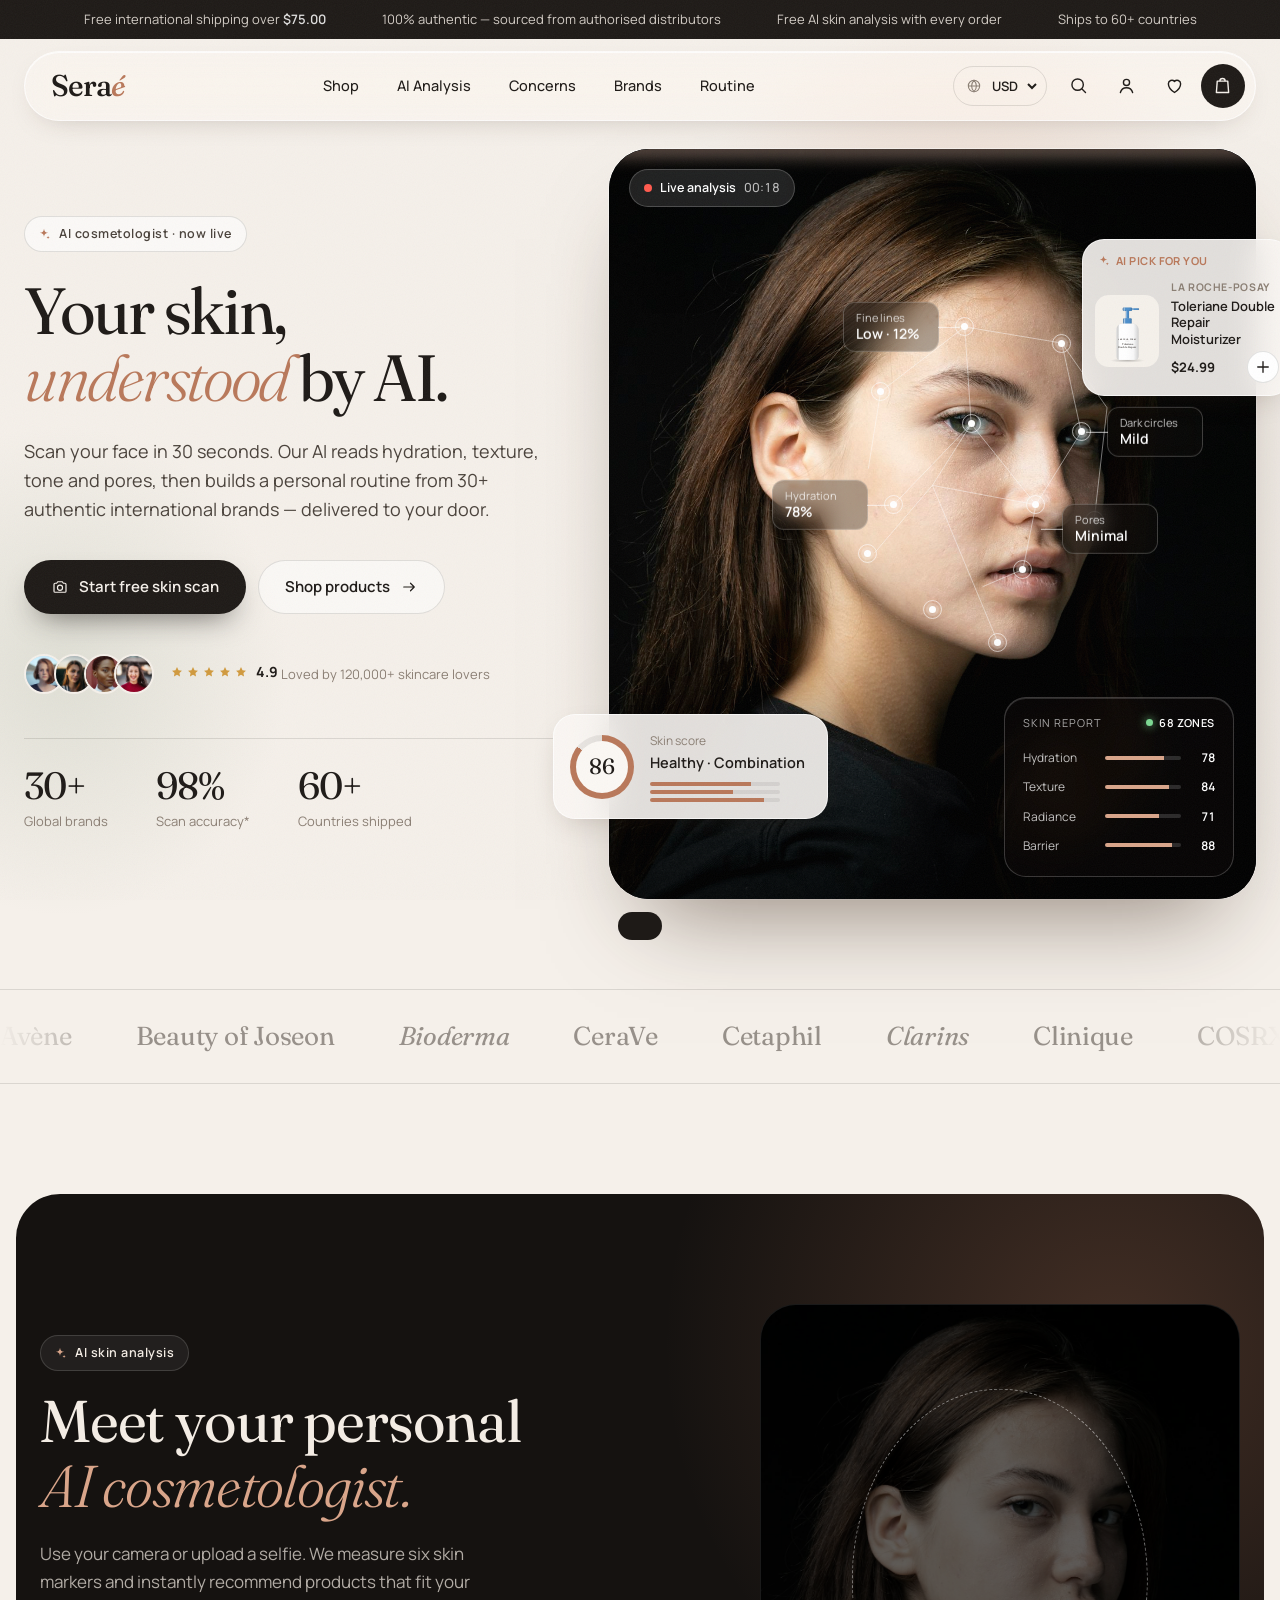
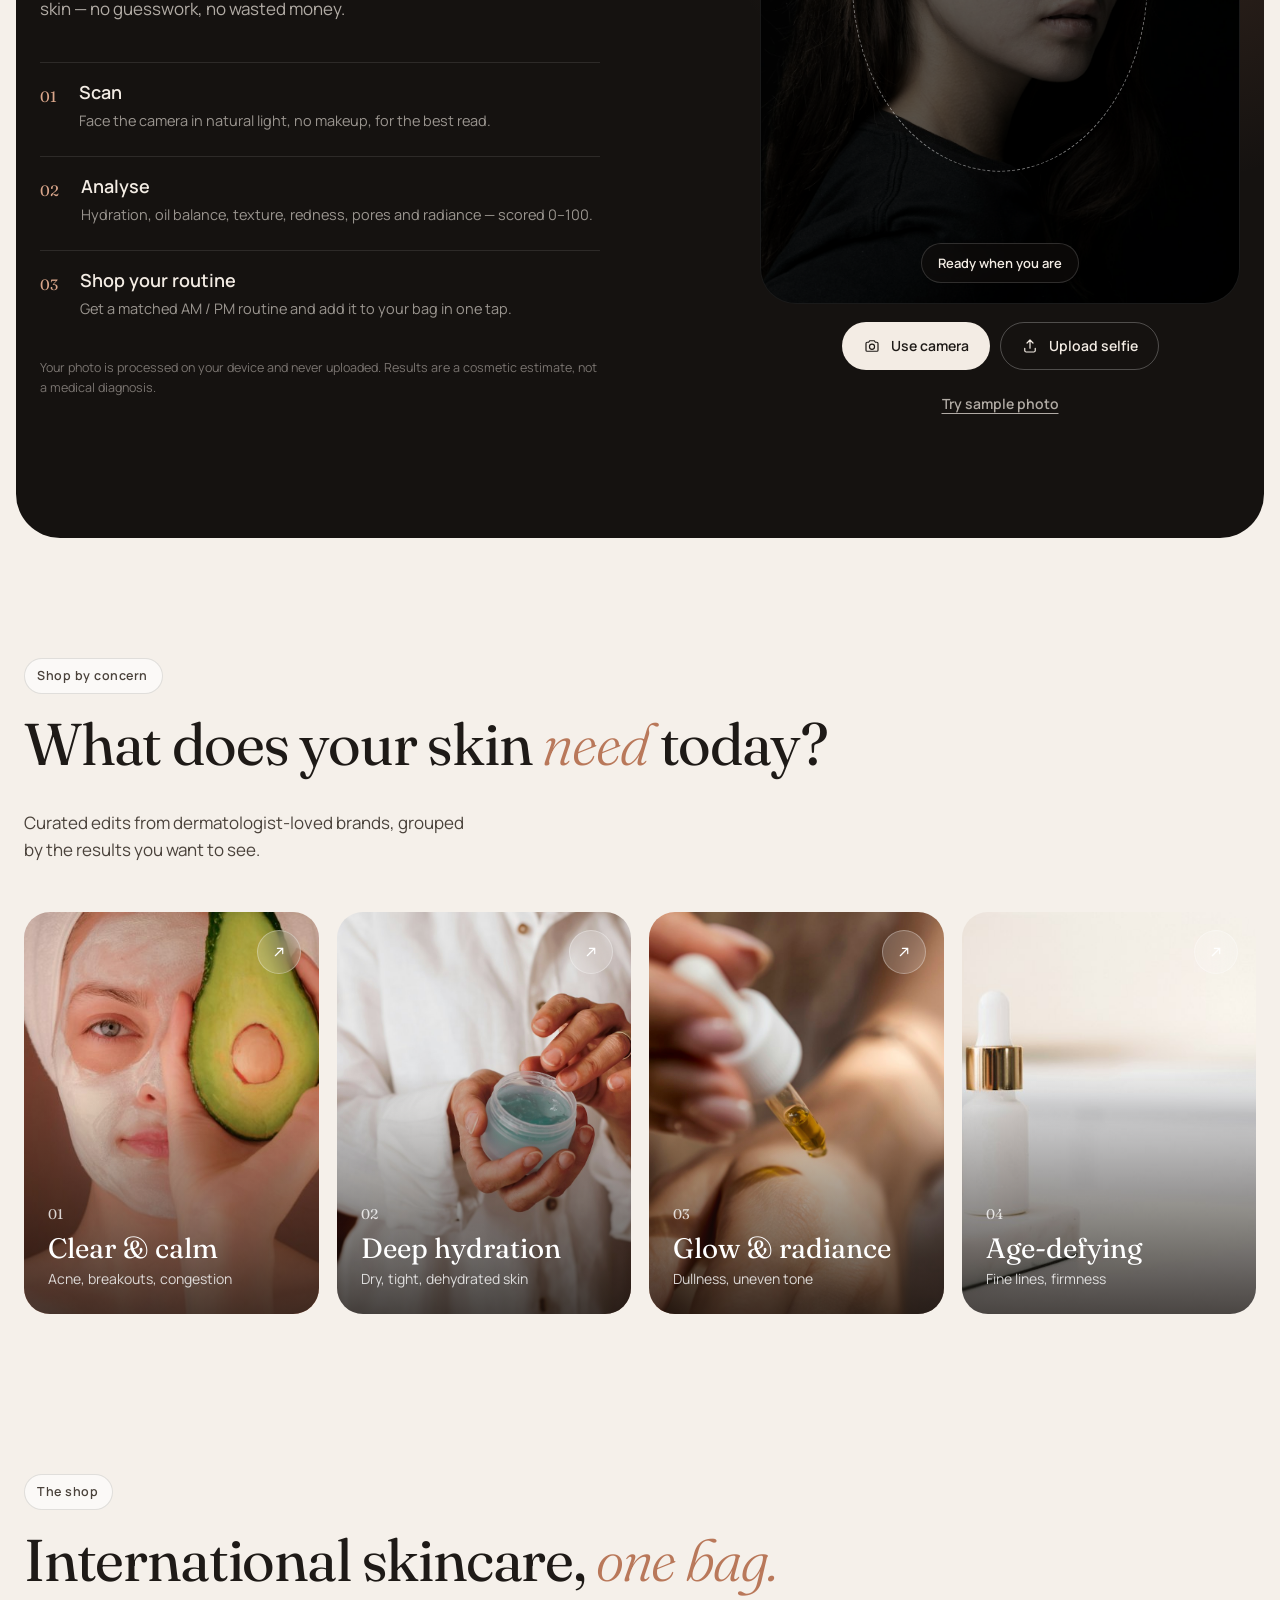
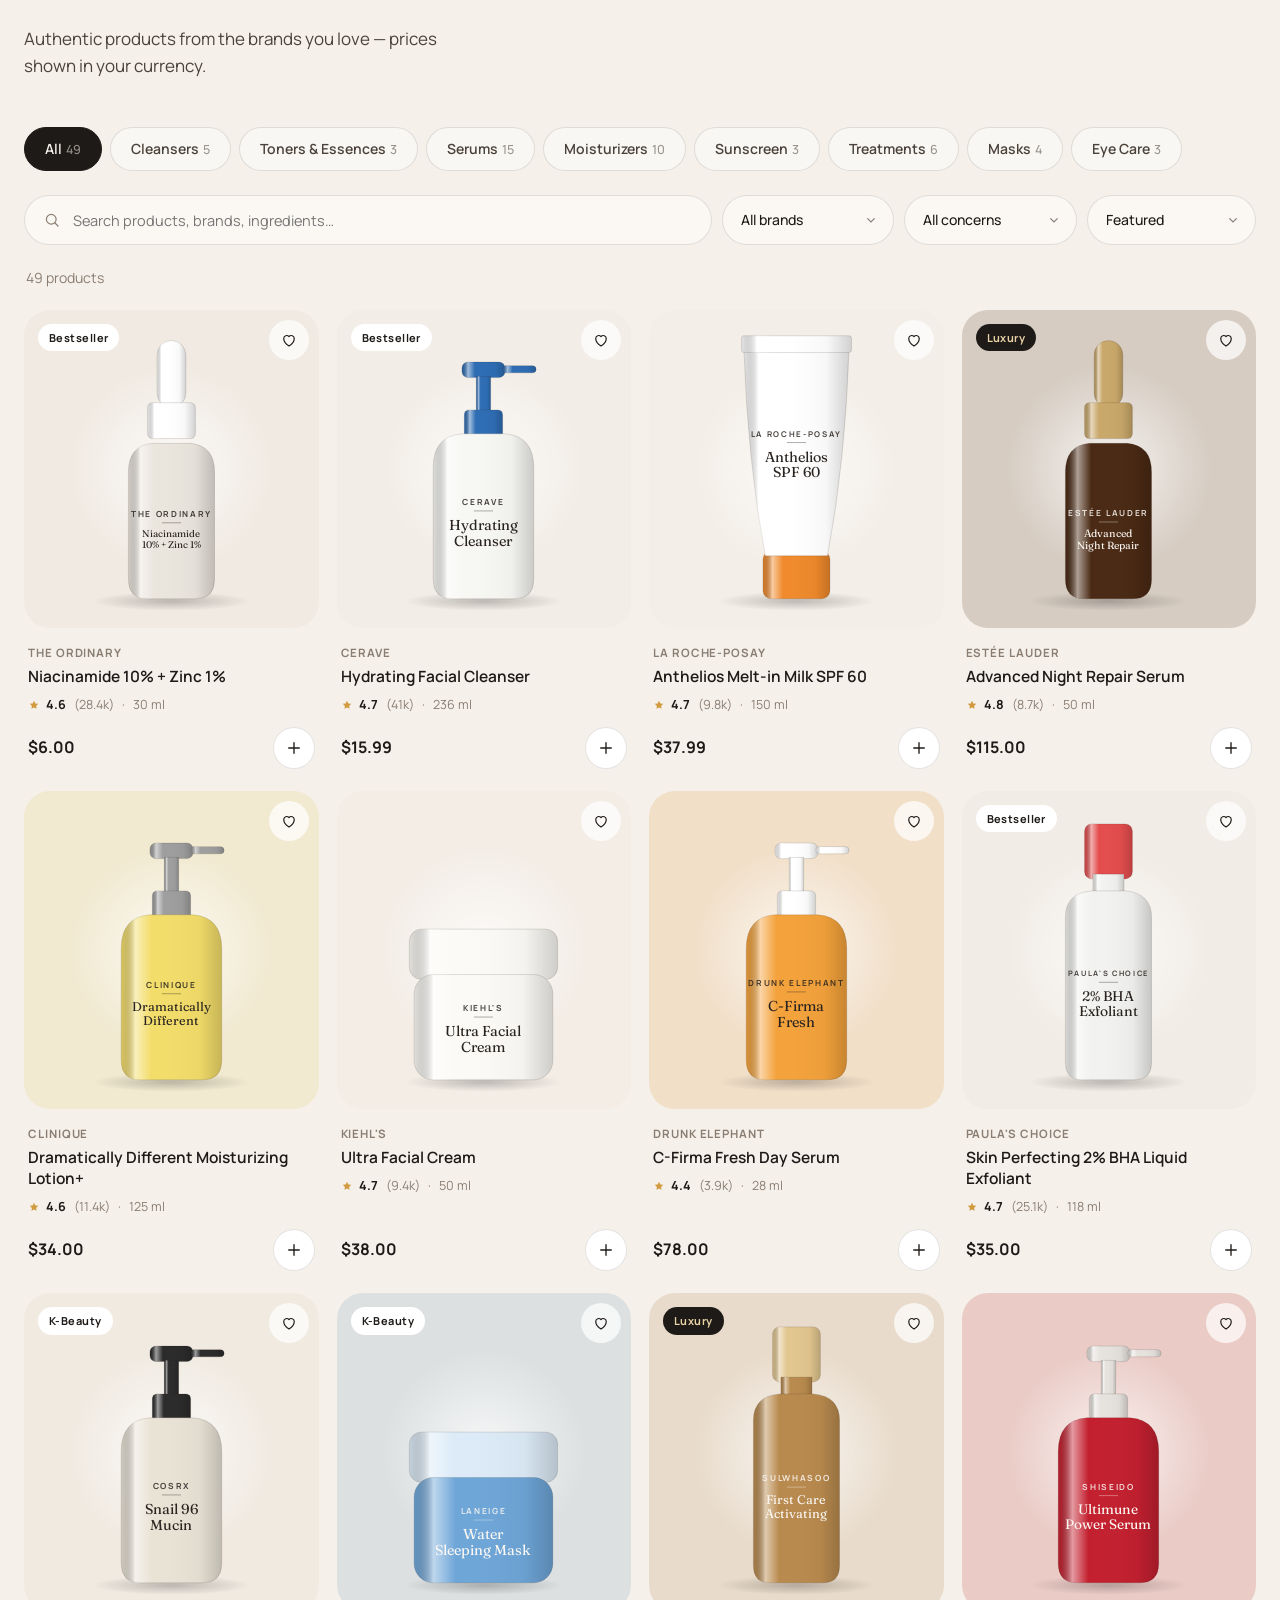
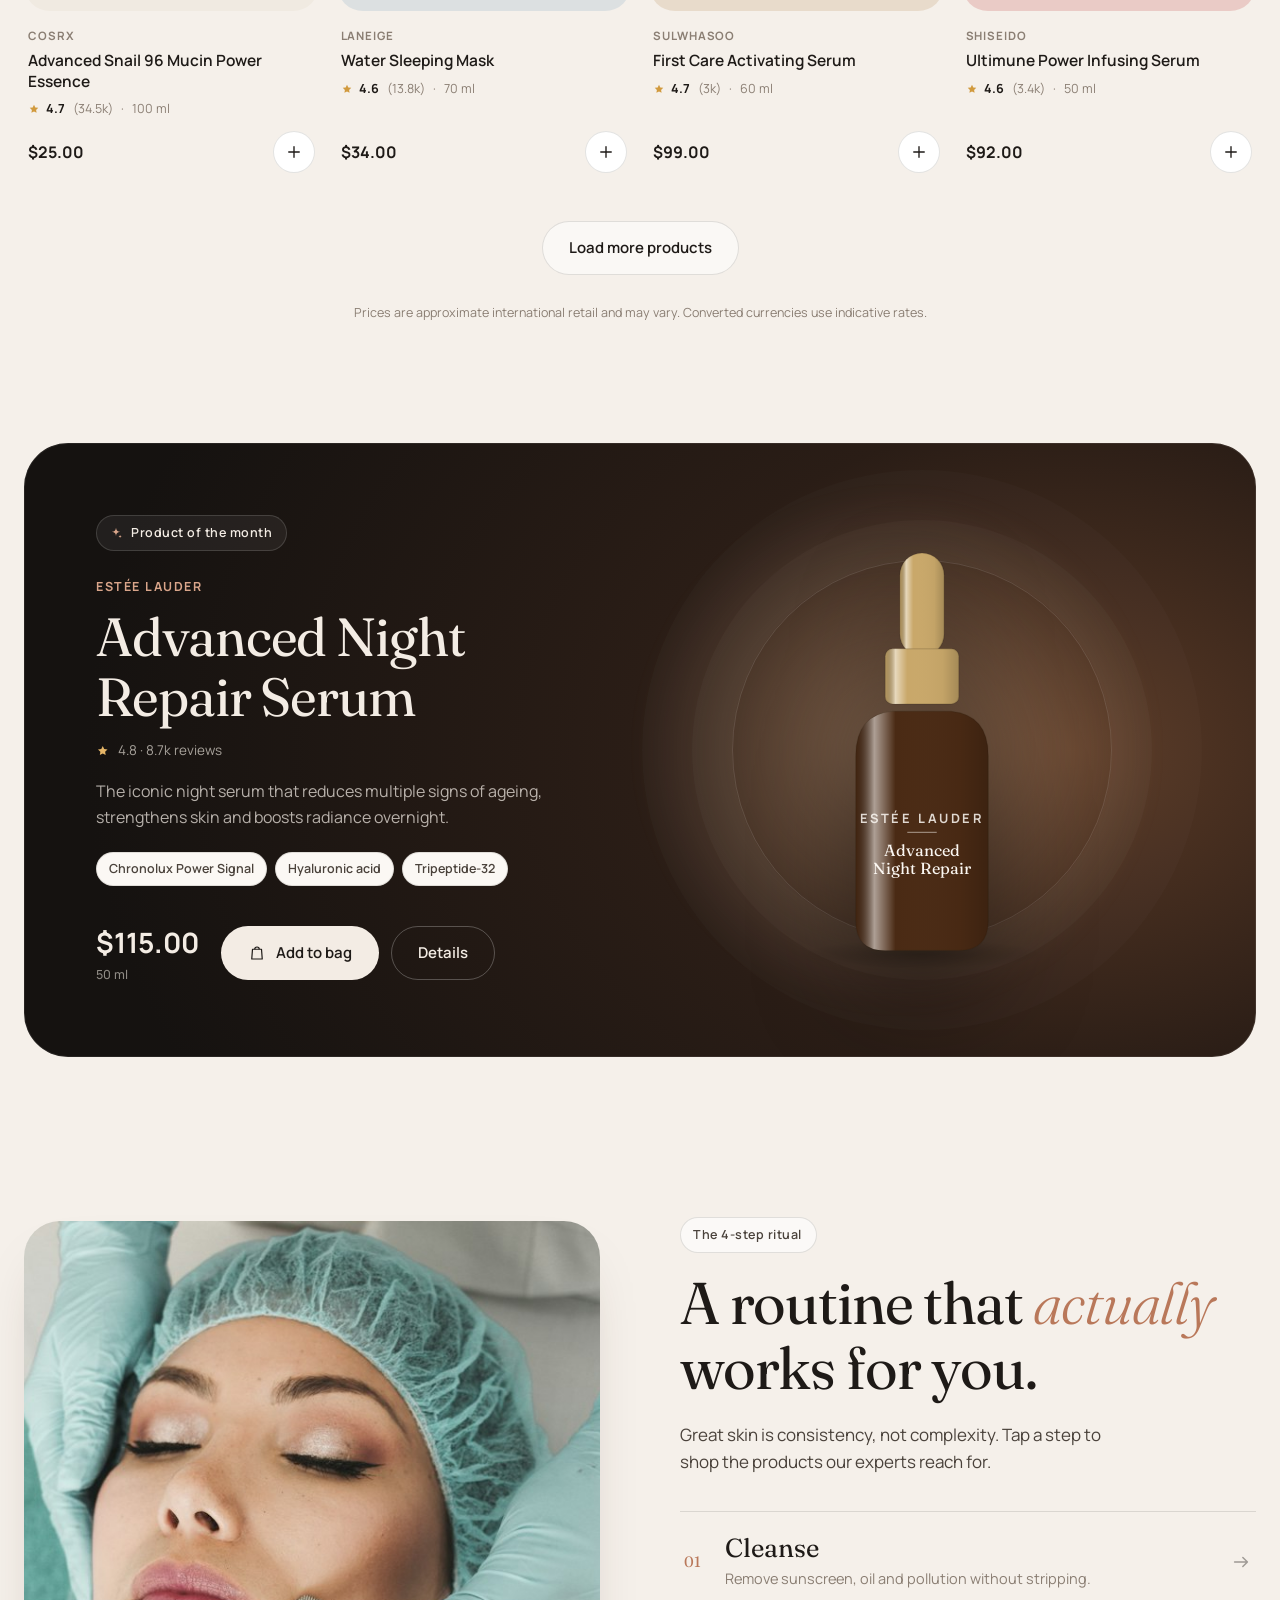
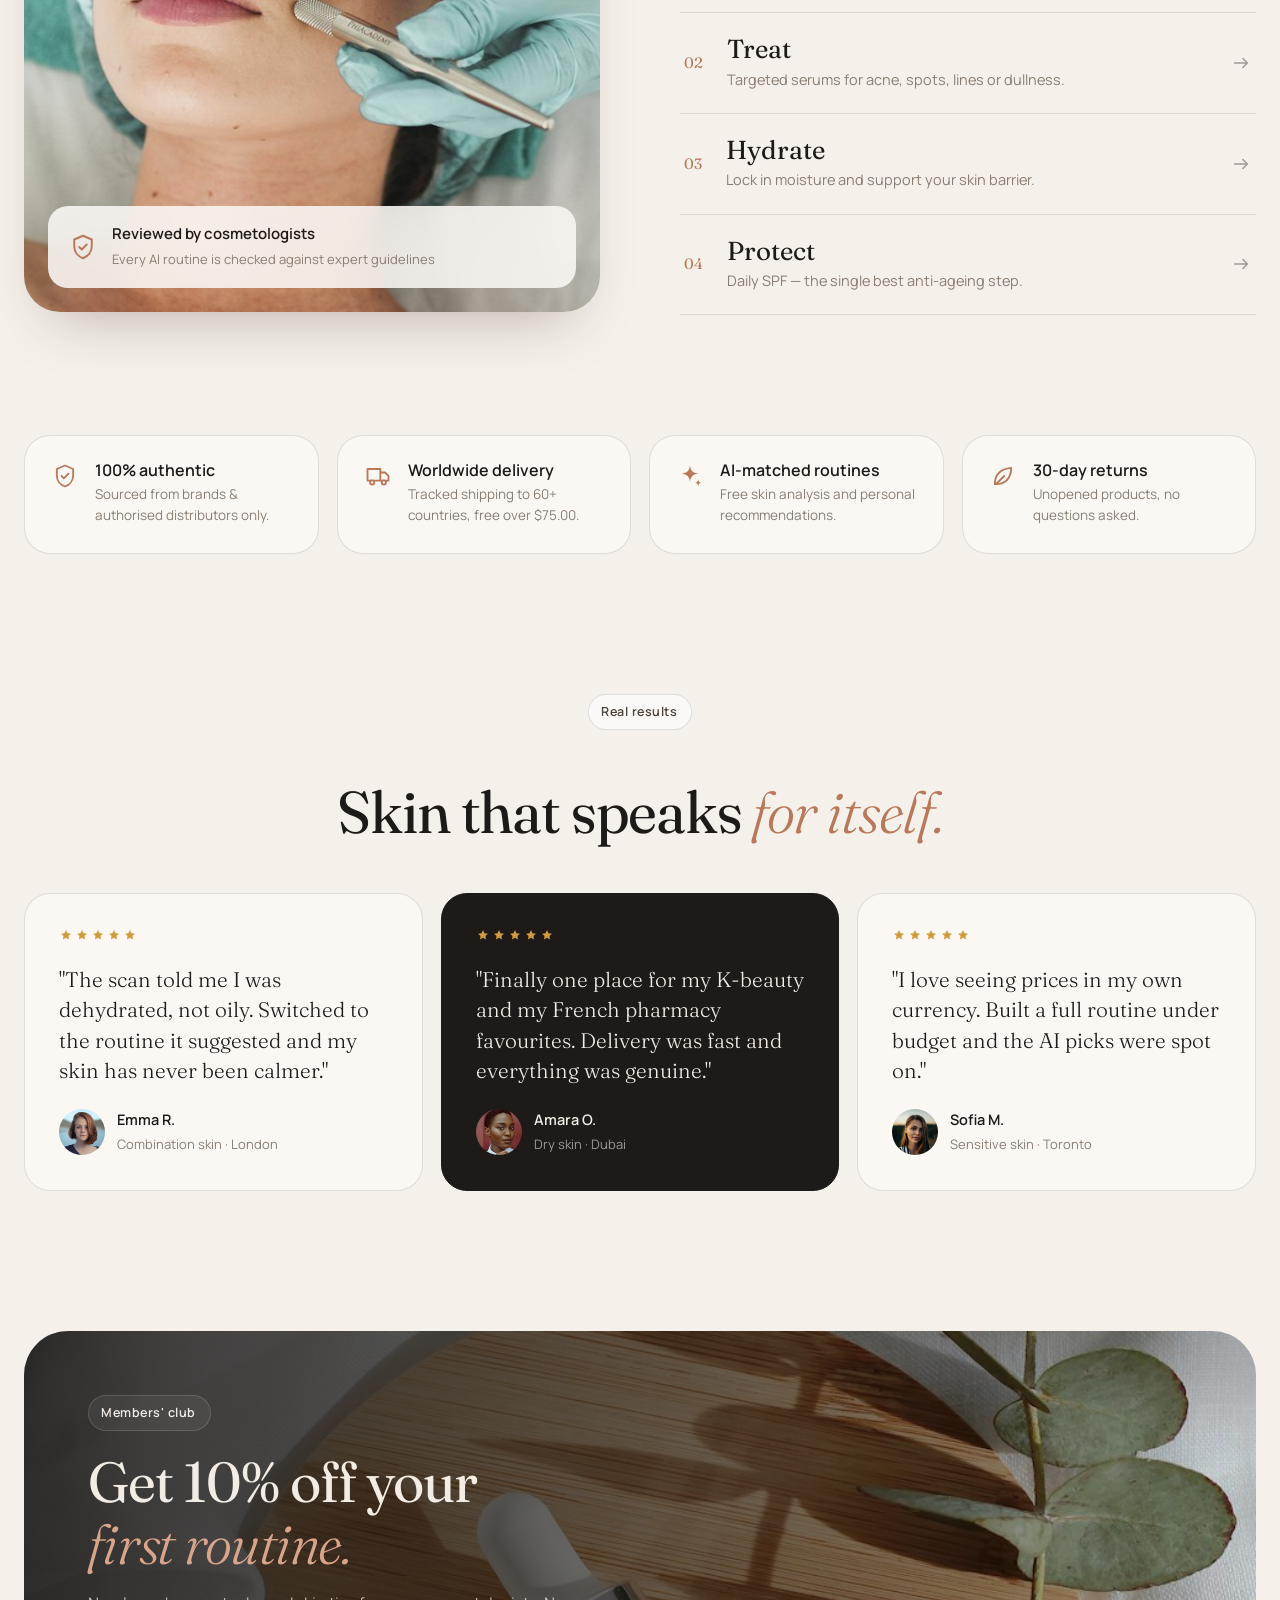
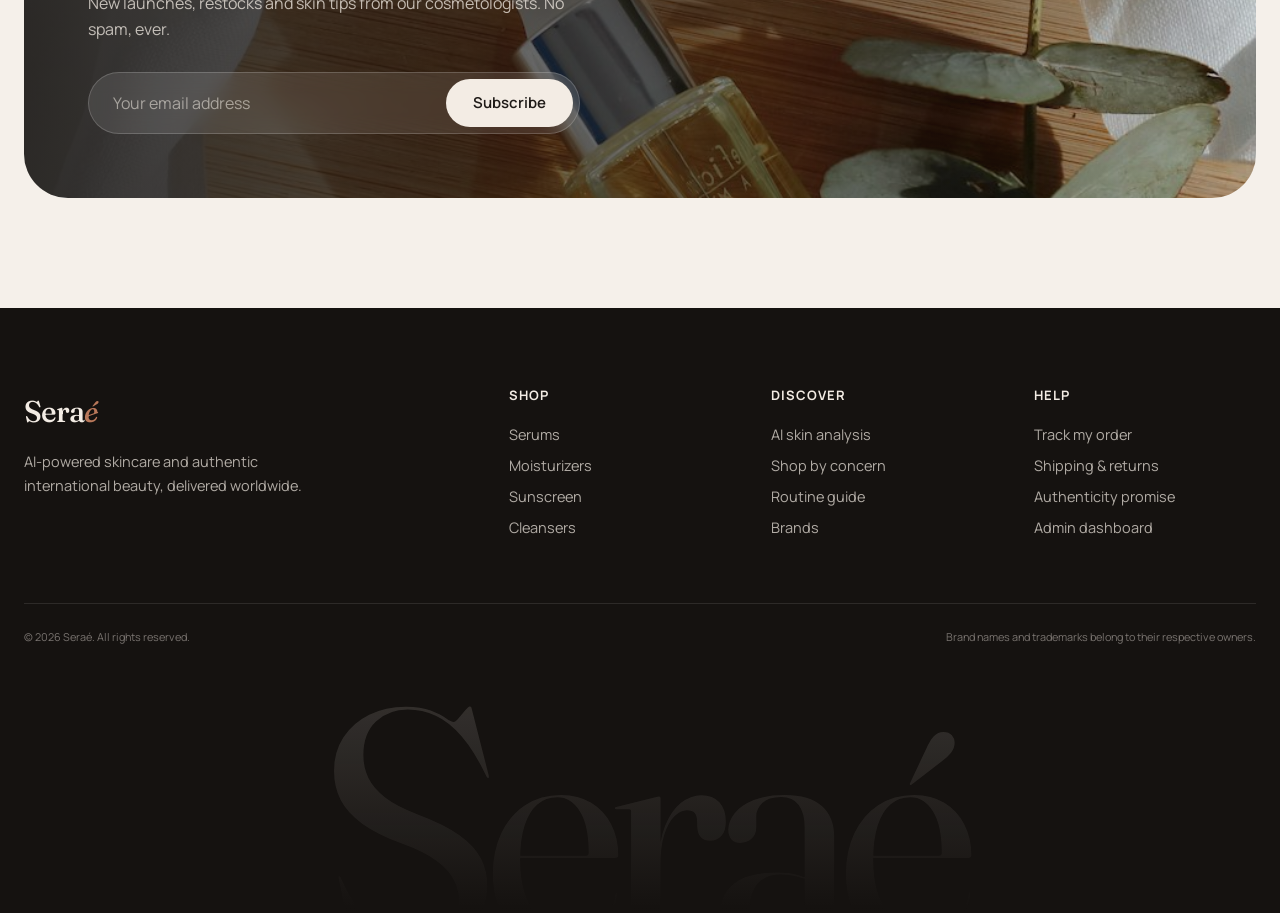
==== commit bbc5fb9c: "feat(store): larger immersive hero and premium design refresh - Full-height hero photo with a face-l" ====
--- a/index.html
+++ b/index.html
@@ -78,7 +78,7 @@
     <div class="container hero__grid">
       <div class="hero__copy">
         <span class="eyebrow reveal"><svg><use href="#i-spark"/></svg> AI cosmetologist · now live</span>
-        <h1 class="hero__title reveal">Your skin,<br/><em>understood</em> by AI.</h1>
+        <h1 class="hero__title"><span class="line"><span>Your skin,</span></span><span class="line"><span><em>understood</em> by AI.</span></span></h1>
         <p class="hero__lead reveal">Scan your face in 30 seconds. Our AI reads hydration, texture, tone and pores, then builds a personal routine from 30+ authentic international brands — delivered to your door.</p>
         <div class="hero__cta reveal">
           <a href="#analysis" class="btn btn--dark"><svg><use href="#i-camera"/></svg> Start free skin scan</a>
@@ -102,28 +102,38 @@
 
       <div class="hero__visual reveal">
         <div class="face-card" id="faceCard">
-          <img src="assets/img/hero.jpg" alt="Woman with natural skin being analysed by AI" class="face-card__img" />
+          <!-- The stage keeps the photo's 4:5 ratio so the scan points stay locked to the face at any crop -->
+          <div class="face-stage">
+            <img src="assets/img/hero.jpg" alt="Woman with natural skin being analysed by AI" class="face-card__img" fetchpriority="high" />
+            <svg class="mesh" viewBox="0 0 100 125" preserveAspectRatio="none" aria-hidden="true">
+              <polyline points="42,37.5 55,27.5 70,30 77,40 75,57.5 70,71 60,76 50,71 41,62.5 40,50 42,37.5" />
+              <polyline points="55,27.5 56,42.5 66,55 73,43.75 70,30" />
+              <polyline points="44,55 56,42.5 50,52 66,55 64,65 50,71" />
+              <polyline points="41,62.5 50,52 60,76" />
+            </svg>
+            <div class="points" aria-hidden="true">
+              <i style="left:55%;top:22%"></i><i style="left:56%;top:34%"></i><i style="left:73%;top:35%"></i>
+              <i style="left:66%;top:44%"></i><i style="left:44%;top:44%"></i><i style="left:64%;top:52%"></i>
+              <i style="left:60%;top:61%"></i><i style="left:40%;top:50%"></i><i style="left:42%;top:30%"></i>
+              <i style="left:75%;top:46%"></i><i style="left:50%;top:57%"></i><i style="left:70%;top:24%"></i>
+            </div>
+            <div class="tag tag--l" style="left:55%;top:22%;--d:.6s"><span>Fine lines</span><b>Low · 12%</b></div>
+            <div class="tag tag--l" style="left:44%;top:44%;--d:1.2s"><span>Hydration</span><b id="liveHyd">78%</b></div>
+            <div class="tag tag--r" style="left:73%;top:35%;--d:1.8s"><span>Dark circles</span><b>Mild</b></div>
+            <div class="tag tag--r" style="left:66%;top:47%;--d:2.4s"><span>Pores</span><b>Minimal</b></div>
+          </div>
           <div class="face-card__vignette"></div>
           <div class="scan-line"></div>
-          <svg class="mesh" viewBox="0 0 100 125" preserveAspectRatio="none" aria-hidden="true">
-            <polyline points="42,37.5 55,27.5 70,30 77,40 75,57.5 70,71 60,76 50,71 41,62.5 40,50 42,37.5" />
-            <polyline points="55,27.5 56,42.5 66,55 73,43.75 70,30" />
-            <polyline points="44,55 56,42.5 50,52 66,55 64,65 50,71" />
-            <polyline points="41,62.5 50,52 60,76" />
-          </svg>
-          <div class="points" aria-hidden="true">
-            <i style="left:55%;top:22%"></i><i style="left:56%;top:34%"></i><i style="left:73%;top:35%"></i>
-            <i style="left:66%;top:44%"></i><i style="left:44%;top:44%"></i><i style="left:64%;top:52%"></i>
-            <i style="left:60%;top:61%"></i><i style="left:40%;top:50%"></i><i style="left:42%;top:30%"></i>
-            <i style="left:75%;top:46%"></i><i style="left:50%;top:57%"></i><i style="left:70%;top:24%"></i>
-          </div>
 
           <div class="live-chip"><span class="dot"></span> Live analysis <b id="liveTimer">00:12</b></div>
 
-          <div class="tag tag--l" style="left:55%;top:22%;--d:.6s"><span>Fine lines</span><b>Low · 12%</b></div>
-          <div class="tag tag--l" style="left:44%;top:44%;--d:1.2s"><span>Hydration</span><b id="liveHyd">78%</b></div>
-          <div class="tag tag--r" style="left:73%;top:35%;--d:1.8s"><span>Dark circles</span><b>Mild</b></div>
-          <div class="tag tag--r" style="left:66%;top:47%;--d:2.4s"><span>Pores</span><b>Minimal</b></div>
+          <div class="face-hud" aria-label="Live skin report">
+            <div class="face-hud__head"><span>Skin report</span><b><i class="dot dot--green"></i> 68 zones</b></div>
+            <div class="hud-row"><span>Hydration</span><i style="--w:78%"></i><b>78</b></div>
+            <div class="hud-row"><span>Texture</span><i style="--w:84%"></i><b>84</b></div>
+            <div class="hud-row"><span>Radiance</span><i style="--w:71%"></i><b>71</b></div>
+            <div class="hud-row"><span>Barrier</span><i style="--w:88%"></i><b>88</b></div>
+          </div>
         </div>
 
         <div class="float-card float-card--score">
@@ -256,6 +266,28 @@
       </div>
       <div class="load-more"><button class="btn btn--ghost" id="loadMore">Load more products</button></div>
       <p class="fineprint fineprint--center">Prices are approximate international retail and may vary. Converted currencies use indicative rates.</p>
+    </div>
+  </section>
+
+  <!-- SPOTLIGHT -->
+  <section class="spotlight-wrap">
+    <div class="container">
+      <div class="spotlight reveal" id="spotlight" data-id="">
+        <div class="spotlight__copy">
+          <span class="eyebrow eyebrow--light"><svg><use href="#i-spark"/></svg> Product of the month</span>
+          <small class="spotlight__brand" id="spotBrand"></small>
+          <h2 id="spotName"></h2>
+          <div class="spotlight__rating" id="spotRating"></div>
+          <p id="spotDesc"></p>
+          <div class="spotlight__keys" id="spotKeys"></div>
+          <div class="spotlight__buy">
+            <div class="spotlight__price" id="spotPrice"></div>
+            <button class="btn btn--light" data-action="add"><svg><use href="#i-bag"/></svg> Add to bag</button>
+            <button class="btn btn--outline-light" data-action="view">Details</button>
+          </div>
+        </div>
+        <div class="spotlight__media" id="spotMedia"></div>
+      </div>
     </div>
   </section>
 
@@ -347,12 +379,13 @@
     </div>
     <div><h5>Shop</h5><a href="#shop" data-cat-link="serum">Serums</a><a href="#shop" data-cat-link="moisturizer">Moisturizers</a><a href="#shop" data-cat-link="sunscreen">Sunscreen</a><a href="#shop" data-cat-link="cleanser">Cleansers</a></div>
     <div><h5>Discover</h5><a href="#analysis">AI skin analysis</a><a href="#concerns">Shop by concern</a><a href="#routine">Routine guide</a><a href="#brands">Brands</a></div>
-    <div><h5>Help</h5><a href="#" data-open="orders">Track my order</a><a href="#">Shipping & returns</a><a href="#">Authenticity promise</a><a href="#">Contact us</a></div>
+    <div><h5>Help</h5><a href="#" data-open="orders">Track my order</a><a href="#">Shipping & returns</a><a href="#">Authenticity promise</a><a href="admin.html">Admin dashboard</a></div>
   </div>
   <div class="container footer__base">
     <small>© <span id="year"></span> Seraé. All rights reserved.</small>
     <small>Brand names and trademarks belong to their respective owners.</small>
   </div>
+  <div class="footer__mark" aria-hidden="true">Seraé</div>
 </footer>
 
 <!-- ===== Overlays ===== -->
--- a/css/style.css
+++ b/css/style.css
@@ -142,17 +142,28 @@
 .announce__track b { font-weight: 600; color: #fff; }
 
 /* ---------- Header ---------- */
-.header {
-  position: sticky; top: 0; z-index: 50;
-  transition: background .3s, box-shadow .3s, backdrop-filter .3s;
-}
-.header.scrolled {
-  background: rgba(245, 240, 234, .82);
-  backdrop-filter: saturate(1.4) blur(14px);
-  -webkit-backdrop-filter: saturate(1.4) blur(14px);
-  box-shadow: 0 1px 0 var(--line);
-}
-.header__inner { display: flex; align-items: center; gap: 28px; height: 80px; }
+.header { position: sticky; top: 12px; z-index: 50; margin-top: 12px; }
+.header__inner {
+  display: flex; align-items: center; gap: 28px;
+  height: 70px; padding: 0 10px 0 26px;
+  border-radius: 999px;
+  background: rgba(251, 248, 244, .55);
+  border: 1px solid rgba(255, 255, 255, .7);
+  box-shadow: 0 1px 0 rgba(255, 255, 255, .8) inset, 0 10px 30px -18px rgba(60, 40, 25, .35);
+  backdrop-filter: saturate(1.6) blur(18px);
+  -webkit-backdrop-filter: saturate(1.6) blur(18px);
+  transition: background .3s, box-shadow .3s;
+}
+.header.scrolled .header__inner {
+  background: rgba(251, 248, 244, .78);
+  box-shadow: 0 1px 0 rgba(255, 255, 255, .8) inset, 0 18px 40px -20px rgba(60, 40, 25, .45);
+}
+
+/* Film grain for a printed, tactile feel */
+body::after {
+  content: ''; position: fixed; inset: 0; z-index: 400; pointer-events: none; opacity: .045;
+  background-image: url("data:image/svg+xml,%3Csvg xmlns='http://www.w3.org/2000/svg' width='160' height='160'%3E%3Cfilter id='n'%3E%3CfeTurbulence type='fractalNoise' baseFrequency='.9' numOctaves='3' stitchTiles='stitch'/%3E%3C/filter%3E%3Crect width='100%25' height='100%25' filter='url(%23n)'/%3E%3C/svg%3E");
+}
 .header__menu { display: none; }
 .logo { font-family: var(--serif); font-size: 30px; font-weight: 500; letter-spacing: -.03em; }
 .logo span { color: var(--accent); font-style: italic; }
@@ -171,23 +182,26 @@
 .currency select { border: 0; background: transparent; font-weight: 600; cursor: pointer; outline: none; padding-right: 4px; }
 
 /* ---------- Hero ---------- */
-.hero { padding: 36px 0 90px; position: relative; }
-.hero::before {
-  content: ''; position: absolute; inset: -200px 0 auto auto;
-  width: 60vw; height: 900px; pointer-events: none;
-  background: radial-gradient(closest-side, rgba(217, 165, 138, .35), transparent 70%);
-  z-index: -1;
-}
-.hero__grid { display: grid; grid-template-columns: 1.05fr 1fr; gap: 64px; align-items: center; }
+.hero { padding: 28px 0 90px; position: relative; }
+.hero::before, .hero::after {
+  content: ''; position: absolute; pointer-events: none; z-index: -1; border-radius: 50%;
+}
+.hero::before { right: -10vw; top: -260px; width: 70vw; height: 1000px; background: radial-gradient(closest-side, rgba(217, 165, 138, .4), transparent 70%); }
+.hero::after { left: -20vw; top: 200px; width: 50vw; height: 700px; background: radial-gradient(closest-side, rgba(169, 181, 160, .28), transparent 70%); }
+.hero__grid { display: grid; grid-template-columns: minmax(0, .9fr) minmax(0, 1.1fr); gap: 56px; align-items: center; }
 .hero__title {
   font-family: var(--serif);
-  font-size: clamp(44px, 5.6vw, 82px);
+  font-size: clamp(44px, 5.1vw, 84px);
   font-weight: 400;
   letter-spacing: -.035em;
   line-height: 1.02;
   margin: 26px 0 26px;
 }
 .hero__title em { color: var(--accent); }
+.hero__title .line { display: block; overflow: hidden; padding-bottom: .08em; margin-bottom: -.08em; }
+.hero__title .line > span { display: inline-block; animation: rise 1.1s var(--ease) both; }
+.hero__title .line:nth-child(2) > span { animation-delay: .12s; }
+@keyframes rise { from { transform: translateY(105%); } }
 .hero__lead { font-size: 18px; color: var(--ink-2); max-width: 50ch; }
 .hero__cta { display: flex; gap: 12px; margin-top: 36px; flex-wrap: wrap; }
 .hero__proof { display: flex; align-items: center; gap: 16px; margin-top: 40px; }
@@ -199,19 +213,51 @@
 .hero__stats dt { font-family: var(--serif); font-size: 38px; letter-spacing: -.02em; line-height: 1; }
 .hero__stats dd { margin: 6px 0 0; font-size: 13px; color: var(--muted); }
 
-.hero__visual { position: relative; justify-self: end; width: min(100%, 530px); }
+.hero__visual { position: relative; width: 100%; }
 
 .face-card {
   position: relative;
-  aspect-ratio: 4 / 5;
-  border-radius: var(--r-xl);
+  height: clamp(580px, calc(100vh - 150px), 900px);
+  border-radius: 40px;
   overflow: hidden;
   background: #0b0b0b;
-  box-shadow: var(--shadow);
+  box-shadow: 0 50px 90px -40px rgba(60, 40, 25, .55), 0 0 0 1px rgba(255, 255, 255, .5);
   isolation: isolate;
-}
-.face-card__img { width: 100%; height: 100%; object-fit: cover; }
-.face-card__vignette { position: absolute; inset: 0; background: linear-gradient(180deg, rgba(0,0,0,.25), transparent 25%, transparent 70%, rgba(0,0,0,.4)); }
+  container-type: size;
+}
+/* Stage = the photo at its native 4:5, sized to cover the card and centred on the face */
+.face-stage {
+  --sw: max(100cqw, 80cqh);
+  position: absolute;
+  width: var(--sw);
+  height: calc(var(--sw) * 1.25);
+  left: calc(50cqw - var(--sw) / 2);
+  top: clamp(calc(100cqh - var(--sw) * 1.25), calc(50cqh - var(--sw) * .52), 0px);
+}
+.face-card__img { width: 100%; height: 100%; object-fit: cover; animation: slowzoom 18s ease-in-out infinite alternate; transform-origin: 60% 40%; }
+@keyframes slowzoom { to { transform: scale(1.045); } }
+.face-card__vignette { position: absolute; inset: 0; z-index: 1; pointer-events: none; background: radial-gradient(120% 90% at 60% 40%, transparent 50%, rgba(0,0,0,.45)), linear-gradient(180deg, rgba(0,0,0,.3), transparent 22%, transparent 65%, rgba(0,0,0,.55)); }
+.face-stage .mesh, .face-stage .points, .face-stage .tag { z-index: 3; }
+.scan-line, .live-chip, .face-hud { z-index: 4; }
+
+.face-hud {
+  position: absolute; right: 22px; bottom: 22px; width: 230px;
+  padding: 16px 18px; border-radius: 22px;
+  color: #fff;
+  background: rgba(20, 16, 14, .3);
+  border: 1px solid rgba(255, 255, 255, .2);
+  box-shadow: 0 1px 0 rgba(255, 255, 255, .15) inset;
+  backdrop-filter: blur(18px) saturate(1.4); -webkit-backdrop-filter: blur(18px) saturate(1.4);
+  opacity: 0; animation: tagIn .8s var(--ease) 2.8s forwards;
+}
+.face-hud__head { display: flex; justify-content: space-between; align-items: center; font-size: 11px; letter-spacing: .08em; text-transform: uppercase; color: rgba(255,255,255,.65); margin-bottom: 12px; }
+.face-hud__head b { display: inline-flex; align-items: center; gap: 6px; font-weight: 600; color: #fff; letter-spacing: .04em; }
+.hud-row { display: grid; grid-template-columns: 72px 1fr 24px; align-items: center; gap: 10px; font-size: 12px; padding: 5px 0; }
+.hud-row span { color: rgba(255,255,255,.75); }
+.hud-row i { height: 4px; border-radius: 4px; background: linear-gradient(90deg, var(--accent-2) var(--w), rgba(255,255,255,.15) var(--w)); }
+.hud-row b { font-weight: 600; text-align: right; font-variant-numeric: tabular-nums; }
+.dot.dot--green { width: 7px; height: 7px; background: #7CD992; animation: none; box-shadow: 0 0 10px #7CD992; }
+.face-hud__head span, .face-hud__head b { white-space: nowrap; }
 
 .scan-line {
   position: absolute; left: 0; right: 0; height: 26%;
@@ -290,12 +336,13 @@
   animation: float 6s ease-in-out infinite;
 }
 @keyframes float { 50% { transform: translateY(-10px); } }
-.float-card--score { left: -64px; bottom: 56px; display: flex; align-items: center; gap: 16px; padding: 16px 22px 16px 16px; }
+.float-card { z-index: 5; }
+.float-card--score { left: -56px; bottom: 80px; display: flex; align-items: center; gap: 16px; padding: 16px 22px 16px 16px; }
 .float-card--score small { display: block; font-size: 12px; color: var(--muted); }
 .float-card--score b { display: block; font-size: 14.5px; font-weight: 600; }
 .bars { display: grid; gap: 4px; margin-top: 8px; width: 130px; }
 .bars i { display: block; height: 4px; border-radius: 4px; background: linear-gradient(90deg, var(--accent) var(--w), rgba(30, 26, 23, .08) var(--w)); }
-.float-card--product { right: -48px; top: 26px; width: 210px; padding: 12px; animation-delay: -3s; }
+.float-card--product { right: -36px; top: 90px; width: 210px; padding: 12px; animation-delay: -3s; }
 
 .mini-product { display: flex; gap: 12px; align-items: center; }
 .mini-product__img { width: 64px; height: 72px; flex-shrink: 0; border-radius: 14px; display: grid; place-items: center; background: color-mix(in srgb, var(--c, #ddd) 18%, #F3EEE7); }
@@ -512,6 +559,36 @@
 .empty { text-align: center; padding: 60px 0; color: var(--muted); }
 .empty h3 { font-family: var(--serif); font-size: 28px; color: var(--ink); margin-bottom: 8px; }
 
+.badge--SoldOut { background: #E8E2DB; color: var(--muted); }
+.add:disabled { opacity: .35; cursor: not-allowed; transform: none; background: #fff; color: var(--ink); border-color: var(--line); }
+
+/* ---------- Spotlight ---------- */
+.spotlight-wrap { padding: 0 0 40px; }
+.spotlight {
+  position: relative; overflow: hidden; isolation: isolate;
+  display: grid; grid-template-columns: 1fr 1fr; align-items: center; gap: 40px;
+  min-height: 600px; padding: 72px;
+  border-radius: 44px;
+  color: var(--cream-text);
+  background: radial-gradient(80% 120% at 85% 50%, #5a3a26 0%, #2a1d16 45%, var(--dark) 100%);
+}
+.spotlight::before { content: ''; position: absolute; width: 520px; height: 520px; right: 8%; top: 50%; transform: translateY(-50%); border-radius: 50%; background: radial-gradient(closest-side, rgba(233, 196, 160, .35), transparent); z-index: -1; filter: blur(10px); }
+.spotlight::after { content: ''; position: absolute; inset: 0; border-radius: inherit; border: 1px solid rgba(255, 255, 255, .08); pointer-events: none; }
+.spotlight__brand { display: block; margin-top: 26px; font-size: 12.5px; font-weight: 700; letter-spacing: .12em; text-transform: uppercase; color: var(--accent-2); }
+.spotlight h2 { font-family: var(--serif); font-size: clamp(36px, 4.2vw, 58px); font-weight: 400; letter-spacing: -.02em; margin: 10px 0 14px; }
+.spotlight__rating { display: flex; align-items: center; gap: 8px; font-size: 13.5px; color: rgba(243, 236, 228, .65); }
+.spotlight__rating svg { color: #E5B567; }
+.spotlight p { color: rgba(243, 236, 228, .72); max-width: 46ch; margin-top: 18px; }
+.spotlight__keys { display: flex; flex-wrap: wrap; gap: 8px; margin-top: 22px; }
+.chip--glass { background: rgba(255, 255, 255, .07); border-color: rgba(255, 255, 255, .14); color: var(--cream-text); backdrop-filter: blur(8px); }
+.spotlight__buy { display: flex; flex-wrap: wrap; align-items: center; gap: 12px; margin-top: 34px; }
+.spotlight__price { font-size: 28px; font-weight: 700; margin-right: 10px; }
+.spotlight__price s { font-size: 16px; color: rgba(243, 236, 228, .5); margin-left: 8px; font-weight: 500; }
+.spotlight__price small { display: block; font-size: 12.5px; font-weight: 500; color: rgba(243, 236, 228, .55); }
+.spotlight__media { position: relative; height: 100%; min-height: 460px; display: grid; place-items: center; }
+.spotlight__media .pack { position: relative; width: min(100%, 420px); height: 460px; filter: drop-shadow(0 40px 50px rgba(0, 0, 0, .45)); animation: float 7s ease-in-out infinite; }
+.spotlight__halo { position: absolute; width: 380px; height: 380px; border-radius: 50%; border: 1px solid rgba(255, 255, 255, .12); box-shadow: 0 0 0 40px rgba(255, 255, 255, .025), 0 0 0 90px rgba(255, 255, 255, .015); }
+
 /* ---------- Routine ---------- */
 .routine__grid { display: grid; grid-template-columns: 1fr 1fr; gap: 80px; align-items: center; }
 .routine__media { position: relative; }
@@ -565,13 +642,21 @@
 .cta__form .btn { height: 48px; }
 
 /* ---------- Footer ---------- */
-.footer { background: var(--dark); color: rgba(243, 236, 228, .7); padding: 80px 0 30px; }
+.footer { background: var(--dark); color: rgba(243, 236, 228, .7); padding: 80px 0 0; overflow: hidden; }
+.footer__mark {
+  font-family: var(--serif); font-weight: 400; letter-spacing: -.05em;
+  font-size: clamp(120px, 26vw, 420px); line-height: .78;
+  text-align: center; margin: 40px 0 -0.12em;
+  background: linear-gradient(180deg, rgba(243, 236, 228, .14), rgba(243, 236, 228, 0) 85%);
+  -webkit-background-clip: text; background-clip: text; color: transparent;
+  user-select: none;
+}
 .footer__grid { display: grid; grid-template-columns: 2fr 1fr 1fr 1fr; gap: 40px; }
 .footer__grid p { margin-top: 14px; max-width: 32ch; font-size: 14.5px; }
 .footer h5 { font-size: 13px; font-weight: 700; letter-spacing: .08em; text-transform: uppercase; color: var(--cream-text); margin-bottom: 16px; }
 .footer__grid a:not(.logo) { display: block; font-size: 14.5px; padding: 4px 0; transition: color .2s; }
 .footer__grid a:not(.logo):hover { color: #fff; }
-.footer__base { display: flex; justify-content: space-between; gap: 16px; flex-wrap: wrap; margin-top: 60px; padding-top: 24px; border-top: 1px solid rgba(255,255,255,.1); font-size: 13px; color: rgba(243, 236, 228, .45); }
+.footer__base { display: flex; justify-content: space-between; gap: 16px; flex-wrap: wrap; margin-top: 60px; padding-bottom: 8px; padding-top: 24px; border-top: 1px solid rgba(255,255,255,.1); font-size: 13px; color: rgba(243, 236, 228, .45); }
 
 /* ---------- Overlays ---------- */
 .scrim { position: fixed; inset: 0; z-index: 90; background: rgba(21, 18, 16, .45); backdrop-filter: blur(3px); opacity: 0; pointer-events: none; transition: opacity .35s; }
@@ -778,7 +863,13 @@
   .header__menu { display: inline-grid; position: relative; z-index: 130; }
   .header__inner { gap: 8px; }
   .hero__grid, .analysis__grid, .routine__grid { grid-template-columns: 1fr; gap: 56px; }
-  .hero__visual, .scanner { justify-self: center; }
+  .scanner { justify-self: center; }
+  .face-card { height: min(80vh, 860px); }
+  .float-card--score { left: 16px; }
+  .float-card--product { right: 16px; }
+  .spotlight { grid-template-columns: 1fr; padding: 56px 44px; gap: 10px; }
+  .spotlight__media { min-height: 380px; order: -1; }
+  .spotlight__media .pack { height: 380px; }
   .concern-grid { grid-template-columns: repeat(2, 1fr); }
   .perks__grid { grid-template-columns: repeat(2, 1fr); }
   .reviews__grid { grid-template-columns: 1fr; }
@@ -796,14 +887,22 @@
   .currency svg { display: none; }
   #searchBtn, #ordersBtn { display: none; }
   .logo { font-size: 26px; }
+  .header { top: 8px; margin-top: 8px; }
+  .header__inner { height: 62px; padding: 0 6px 0 8px; border-radius: 24px; }
   .hero { padding-top: 16px; }
+  .face-card { height: auto; aspect-ratio: 4 / 5; border-radius: 30px; }
+  .face-hud { right: 12px; bottom: 12px; width: 168px; padding: 12px 14px; border-radius: 16px; }
+  .face-hud .hud-row:nth-child(n+4) { display: none; }
+  .face-hud__head { font-size: 9.5px; letter-spacing: .05em; margin-bottom: 8px; }
+  .hud-row { grid-template-columns: 58px 1fr 20px; font-size: 11px; gap: 8px; }
+  .spotlight { padding: 36px 22px; border-radius: 32px; min-height: 0; }
+  .spotlight__media { min-height: 300px; }
+  .spotlight__media .pack { height: 300px; }
+  .spotlight__halo { width: 260px; height: 260px; }
+  .spotlight__buy .btn { flex: 1; }
   .hero__stats { gap: 28px; }
   .hero__stats dt { font-size: 30px; }
-  .float-card--score { left: 12px; bottom: 14px; padding: 12px 16px 12px 12px; }
-  .float-card--score .ring { --size: 52px; }
-  .float-card--score .ring span { font-size: 18px; }
-  .bars { width: 100px; }
-  .float-card--product { display: none; }
+  .float-card--score, .float-card--product { display: none; }
   .tag { min-width: 0; padding: 6px 9px; font-size: 10px; }
   .tag b { font-size: 12px; }
   .tag--l { transform: translate(calc(-100% - 18px), -50%); }
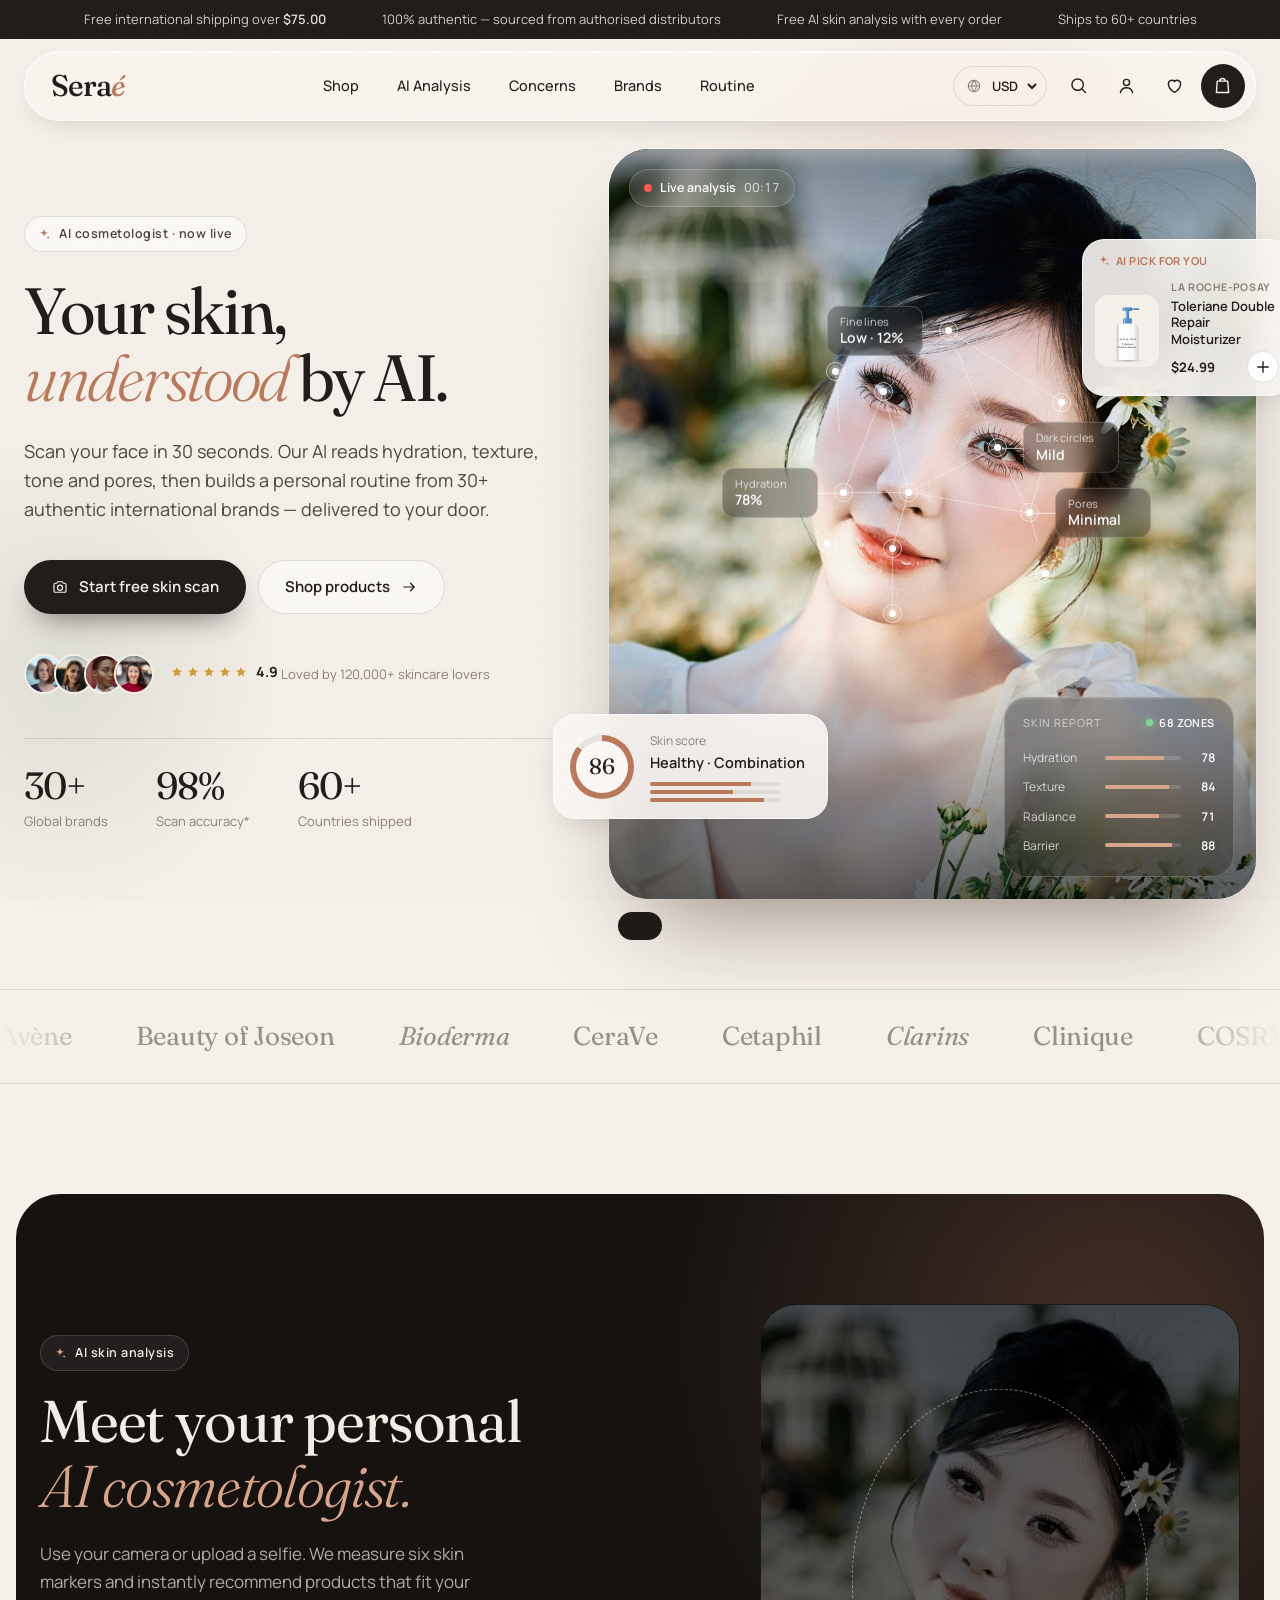
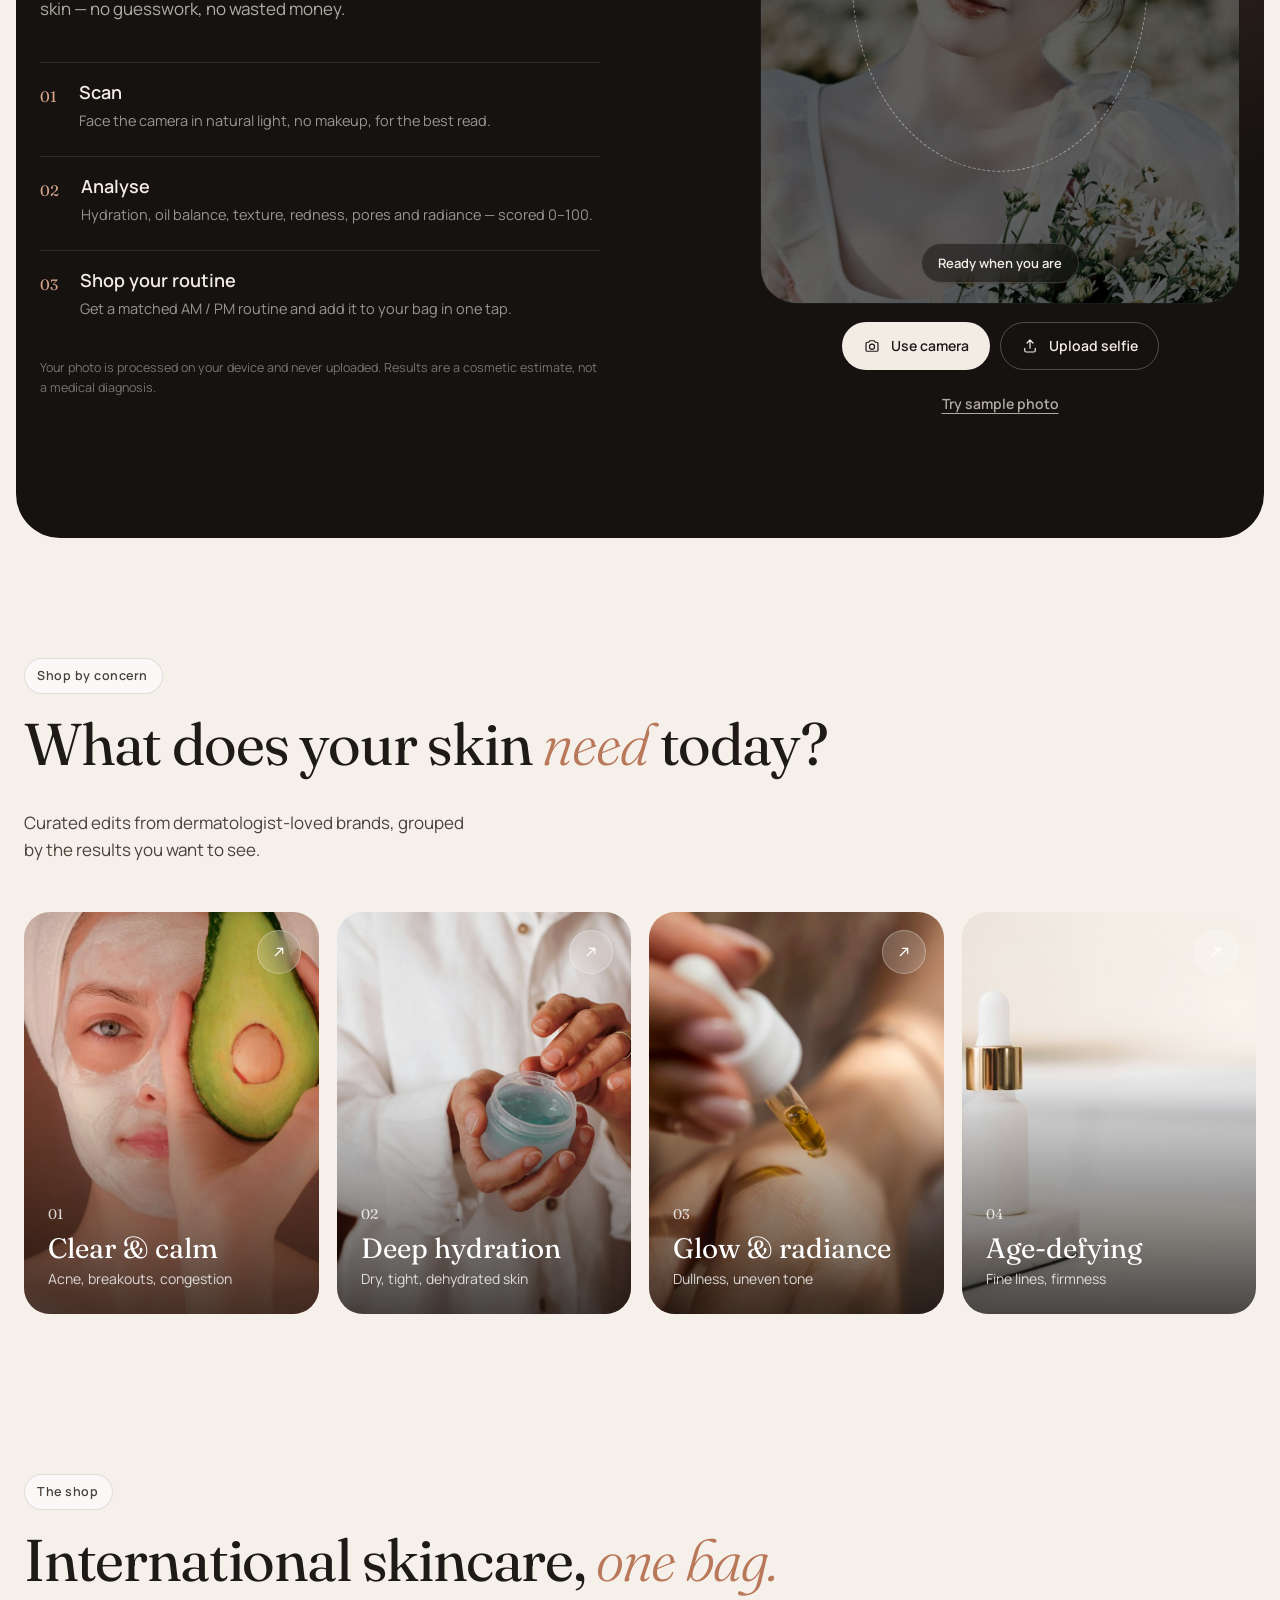
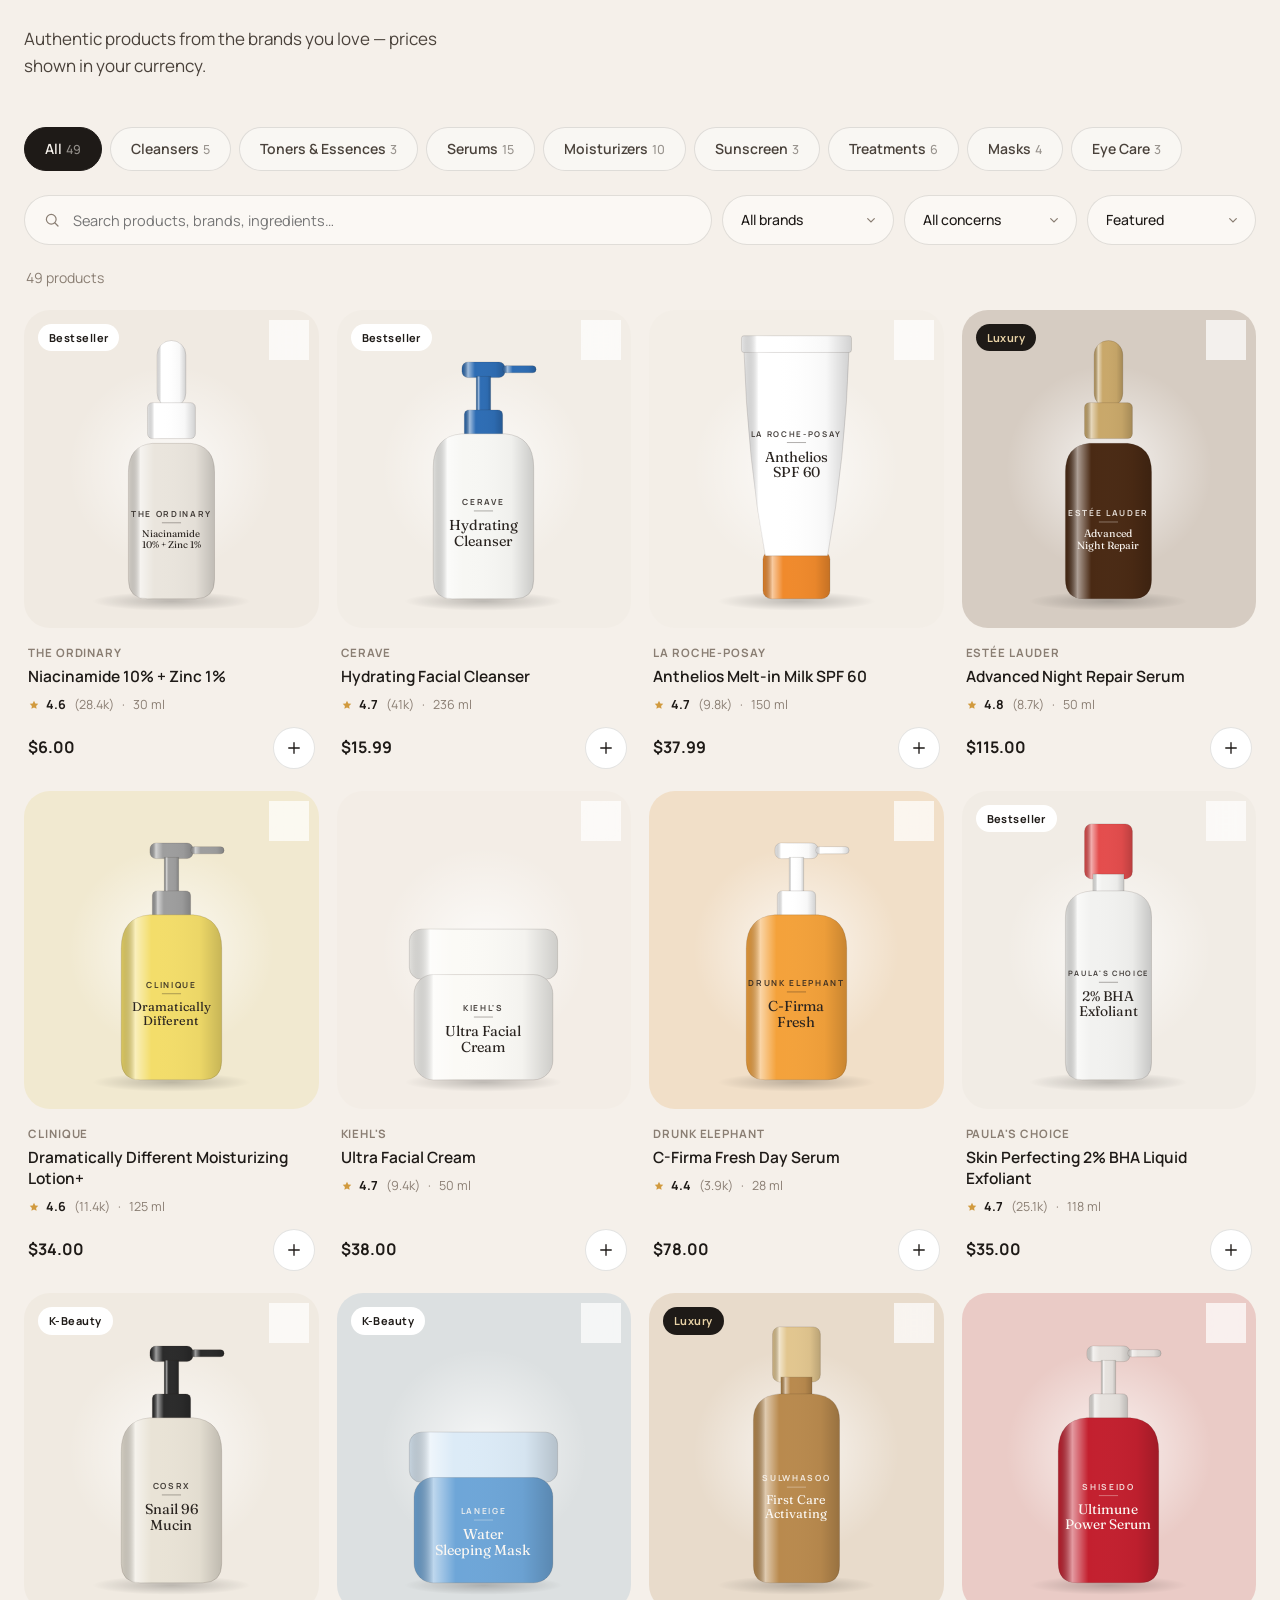
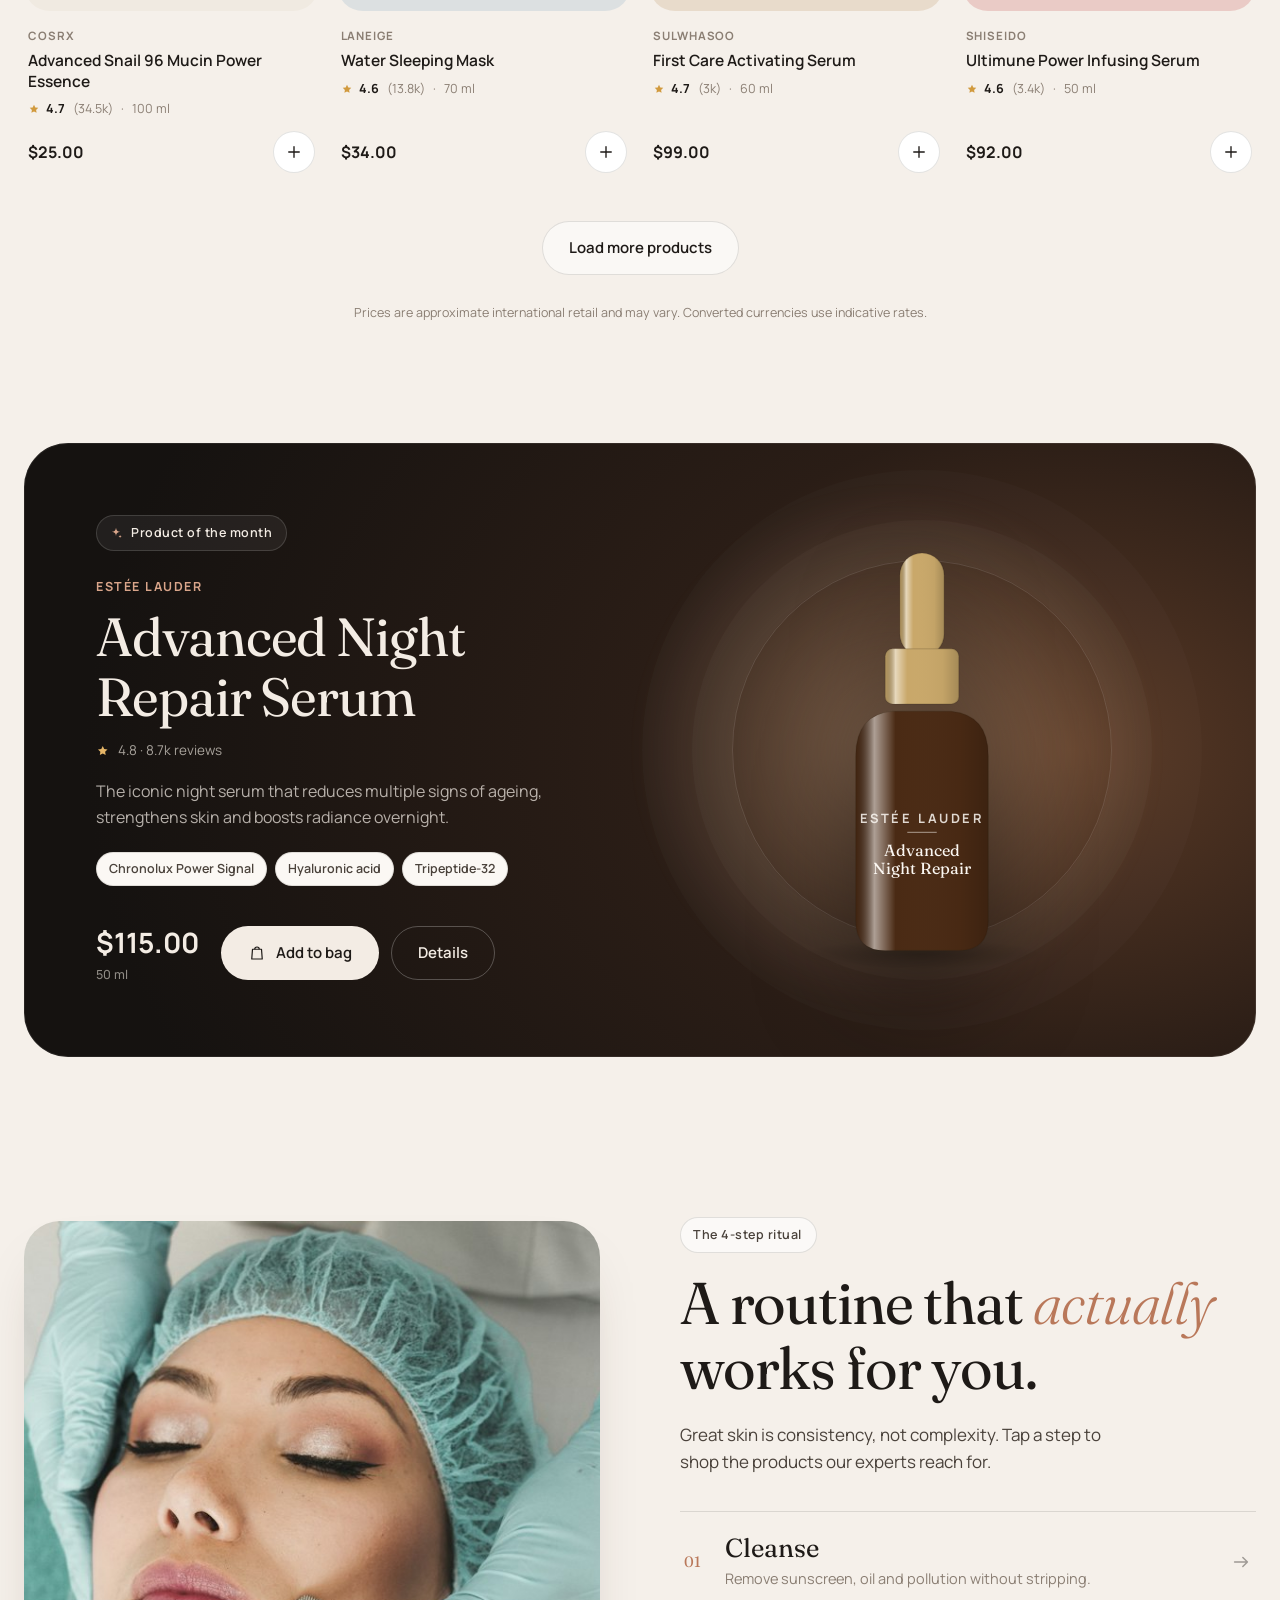
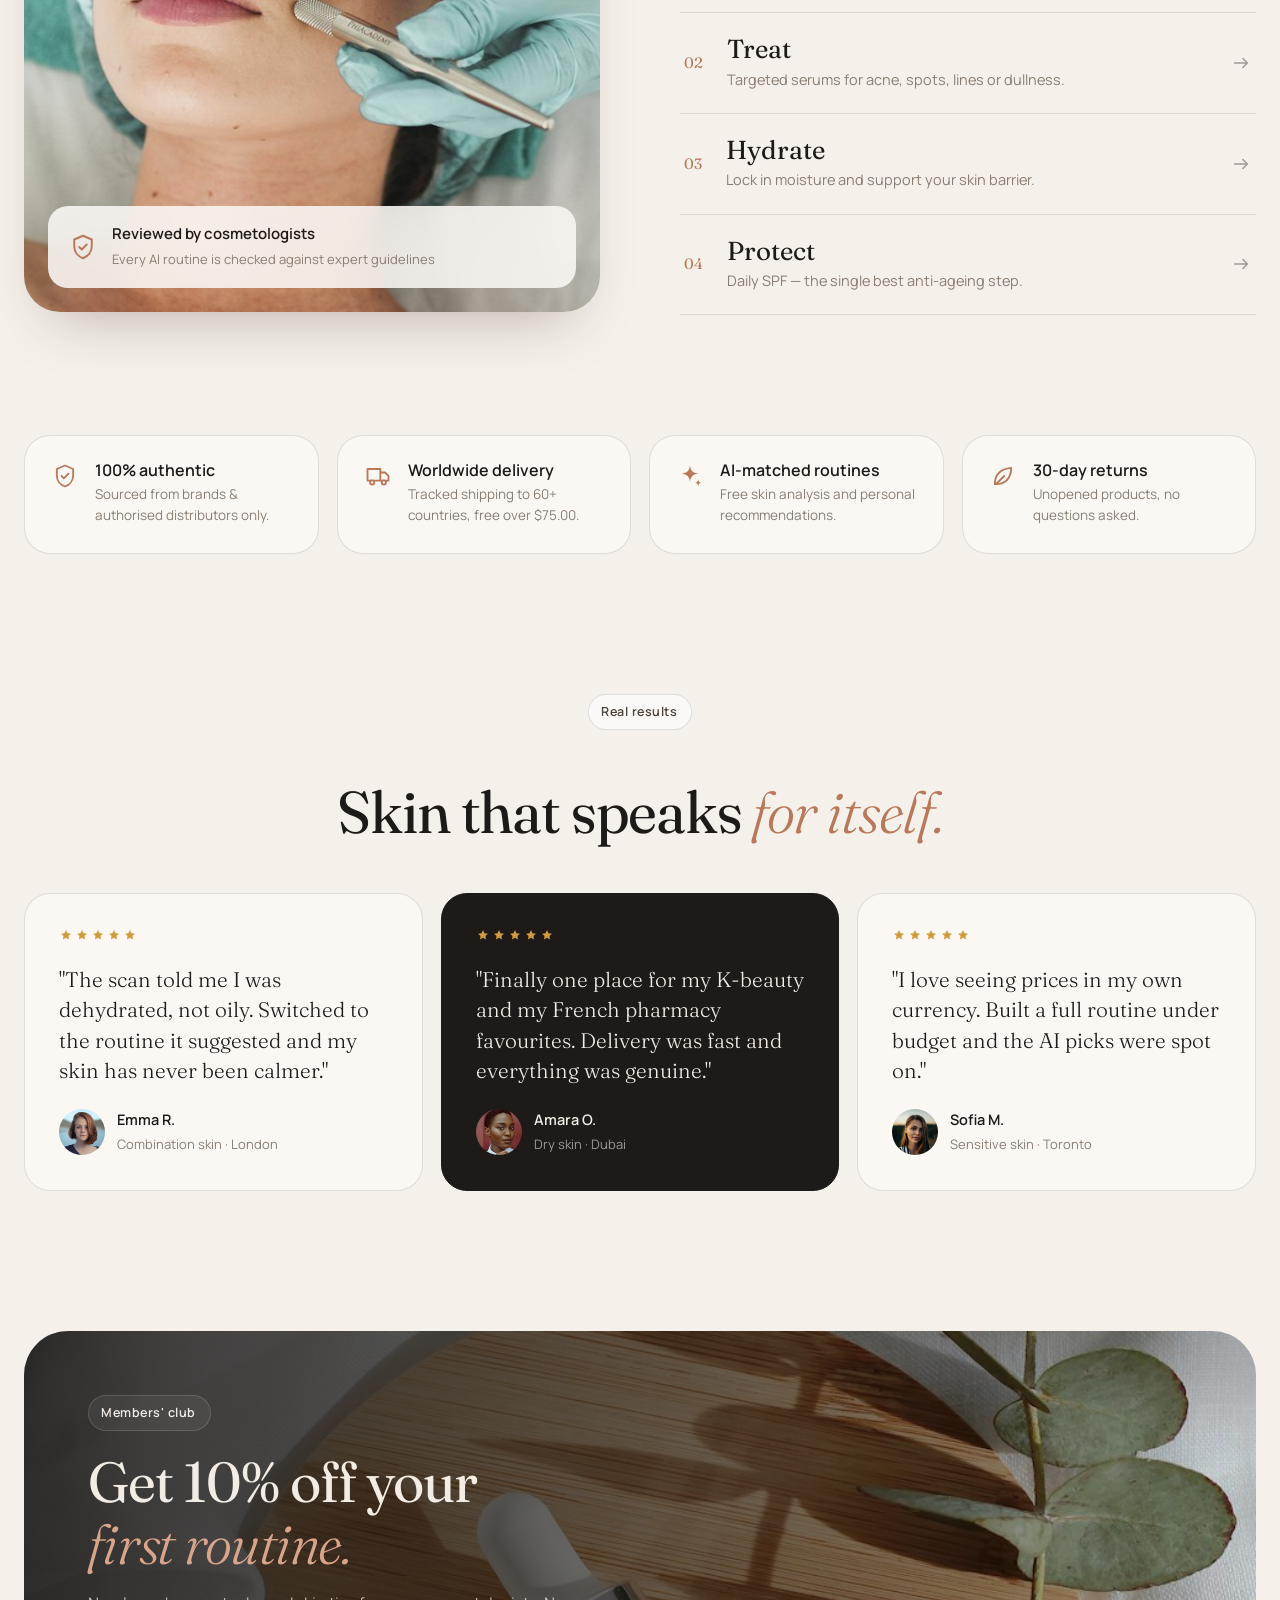
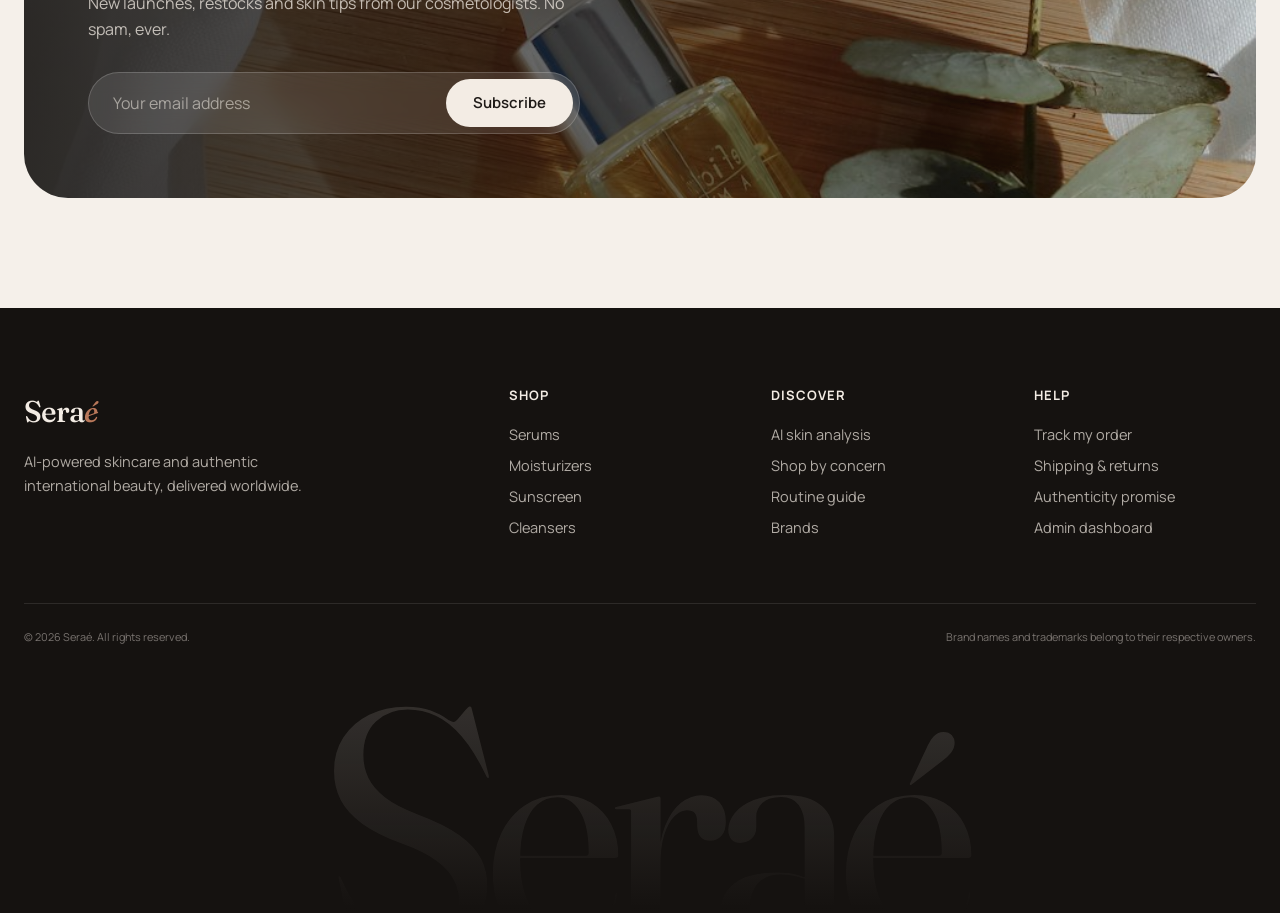
==== commit f9278226: "feat(hero): feature a Korean beauty model with re-mapped face scan Co-Authored-By: Claude Opus 5.5 <" ====
--- a/index.html
+++ b/index.html
@@ -9,7 +9,7 @@
   <link rel="preconnect" href="https://fonts.gstatic.com" crossorigin />
   <link href="https://fonts.googleapis.com/css2?family=Fraunces:ital,opsz,wght@0,9..144,300..600;1,9..144,300..600&family=Manrope:wght@400;500;600;700&display=swap" rel="stylesheet" />
   <link rel="stylesheet" href="css/style.css" />
-  <link rel="icon" href="data:image/svg+xml,%3Csvg xmlns='http://www.w3.org/2000/svg' viewBox='0 0 32 32'%3E%3Crect width='32' height='32' rx='9' fill='%231E1A17'/%3E%3Ctext x='16' y='22' font-family='Georgia' font-size='17' fill='%23F5F0EA' text-anchor='middle'%3ES%3C/text%3E%3C/svg%3E" />
+  <link rel="icon" href="data:image/svg+xml,%3Csvg xmlns='http://www.w3.org/2000/svg' viewBox='0 0 32 32'%3E%3Crect width='32' height='32' rx='9' fill='%232B2024'/%3E%3Ctext x='16' y='22' font-family='Georgia' font-size='17' fill='%23FBF7F5' text-anchor='middle'%3ES%3C/text%3E%3C/svg%3E" />
 </head>
 <body>
 
@@ -104,23 +104,25 @@
         <div class="face-card" id="faceCard">
           <!-- The stage keeps the photo's 4:5 ratio so the scan points stay locked to the face at any crop -->
           <div class="face-stage">
-            <img src="assets/img/hero.jpg" alt="Woman with natural skin being analysed by AI" class="face-card__img" fetchpriority="high" />
+            <img src="assets/img/hero.jpg" alt="Korean beauty model with glowing skin being analysed by AI" class="face-card__img" fetchpriority="high" />
             <svg class="mesh" viewBox="0 0 100 125" preserveAspectRatio="none" aria-hidden="true">
-              <polyline points="42,37.5 55,27.5 70,30 77,40 75,57.5 70,71 60,76 50,71 41,62.5 40,50 42,37.5" />
-              <polyline points="55,27.5 56,42.5 66,55 73,43.75 70,30" />
-              <polyline points="44,55 56,42.5 50,52 66,55 64,65 50,71" />
-              <polyline points="41,62.5 50,52 60,76" />
+              <polyline points="35,34.4 52.5,28.1 70,39.1 65,56.3 67.5,65.6 43.8,71.9 33.8,61 36.3,53.1 35,34.4" />
+              <polyline points="52.5,28.1 42.5,37.5 46.3,53.1 60,46.1 52.5,28.1" />
+              <polyline points="36.3,53.1 46.3,53.1 65,56.3" />
+              <polyline points="46.3,53.1 43.8,61.75 43.8,71.9" />
+              <polyline points="42.5,37.5 36.3,53.1" />
+              <polyline points="60,46.1 65,56.3" />
             </svg>
             <div class="points" aria-hidden="true">
-              <i style="left:55%;top:22%"></i><i style="left:56%;top:34%"></i><i style="left:73%;top:35%"></i>
-              <i style="left:66%;top:44%"></i><i style="left:44%;top:44%"></i><i style="left:64%;top:52%"></i>
-              <i style="left:60%;top:61%"></i><i style="left:40%;top:50%"></i><i style="left:42%;top:30%"></i>
-              <i style="left:75%;top:46%"></i><i style="left:50%;top:57%"></i><i style="left:70%;top:24%"></i>
+              <i style="left:52.5%;top:22.5%"></i><i style="left:42.5%;top:30%"></i><i style="left:60%;top:36.9%"></i>
+              <i style="left:46.3%;top:42.5%"></i><i style="left:43.8%;top:49.4%"></i><i style="left:43.8%;top:57.5%"></i>
+              <i style="left:36.3%;top:42.5%"></i><i style="left:65%;top:45%"></i><i style="left:33.8%;top:48.8%"></i>
+              <i style="left:67.5%;top:52.5%"></i><i style="left:35%;top:27.5%"></i><i style="left:70%;top:31.3%"></i>
             </div>
-            <div class="tag tag--l" style="left:55%;top:22%;--d:.6s"><span>Fine lines</span><b>Low · 12%</b></div>
-            <div class="tag tag--l" style="left:44%;top:44%;--d:1.2s"><span>Hydration</span><b id="liveHyd">78%</b></div>
-            <div class="tag tag--r" style="left:73%;top:35%;--d:1.8s"><span>Dark circles</span><b>Mild</b></div>
-            <div class="tag tag--r" style="left:66%;top:47%;--d:2.4s"><span>Pores</span><b>Minimal</b></div>
+            <div class="tag tag--l" style="left:52.5%;top:22.5%;--d:.6s"><span>Fine lines</span><b>Low · 12%</b></div>
+            <div class="tag tag--l" style="left:36.3%;top:42.5%;--d:1.2s"><span>Hydration</span><b id="liveHyd">78%</b></div>
+            <div class="tag tag--r" style="left:60%;top:36.9%;--d:1.8s"><span>Dark circles</span><b>Mild</b></div>
+            <div class="tag tag--r" style="left:65%;top:45%;--d:2.4s"><span>Pores</span><b>Minimal</b></div>
           </div>
           <div class="face-card__vignette"></div>
           <div class="scan-line"></div>
